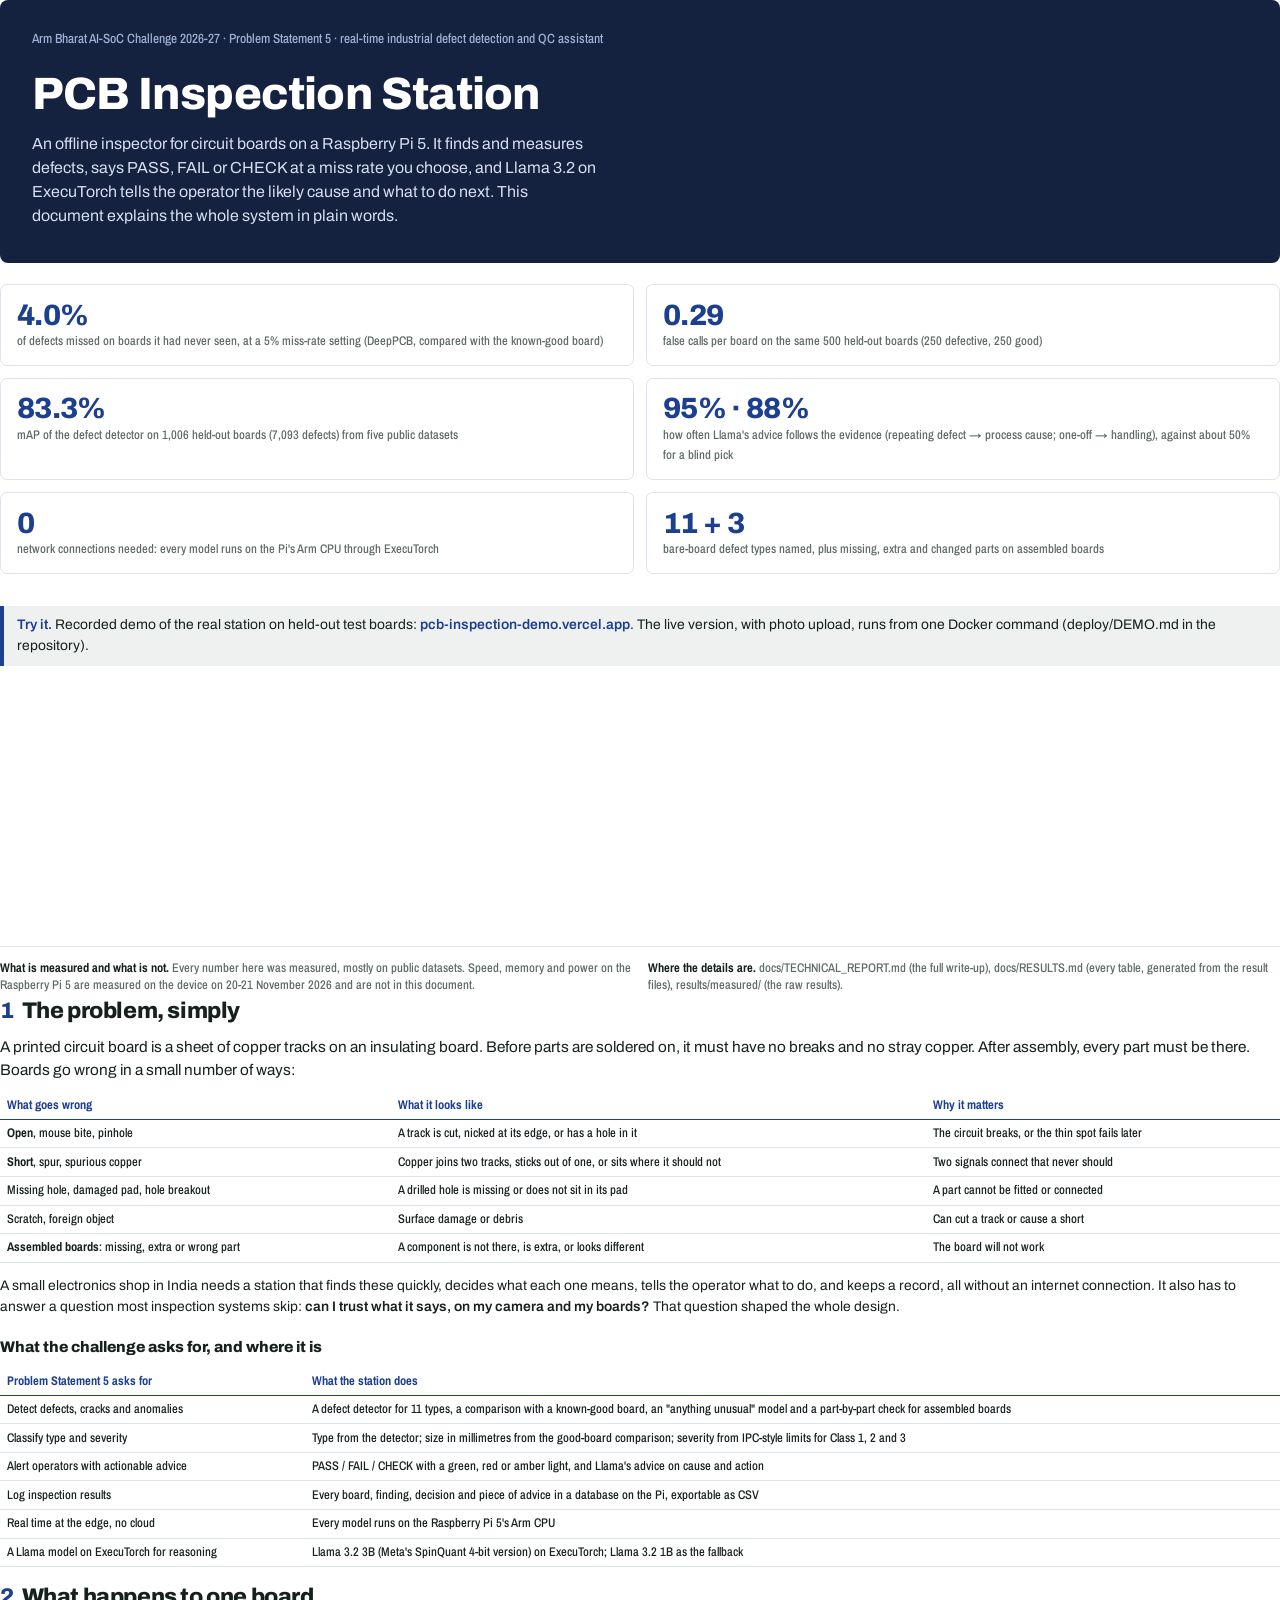
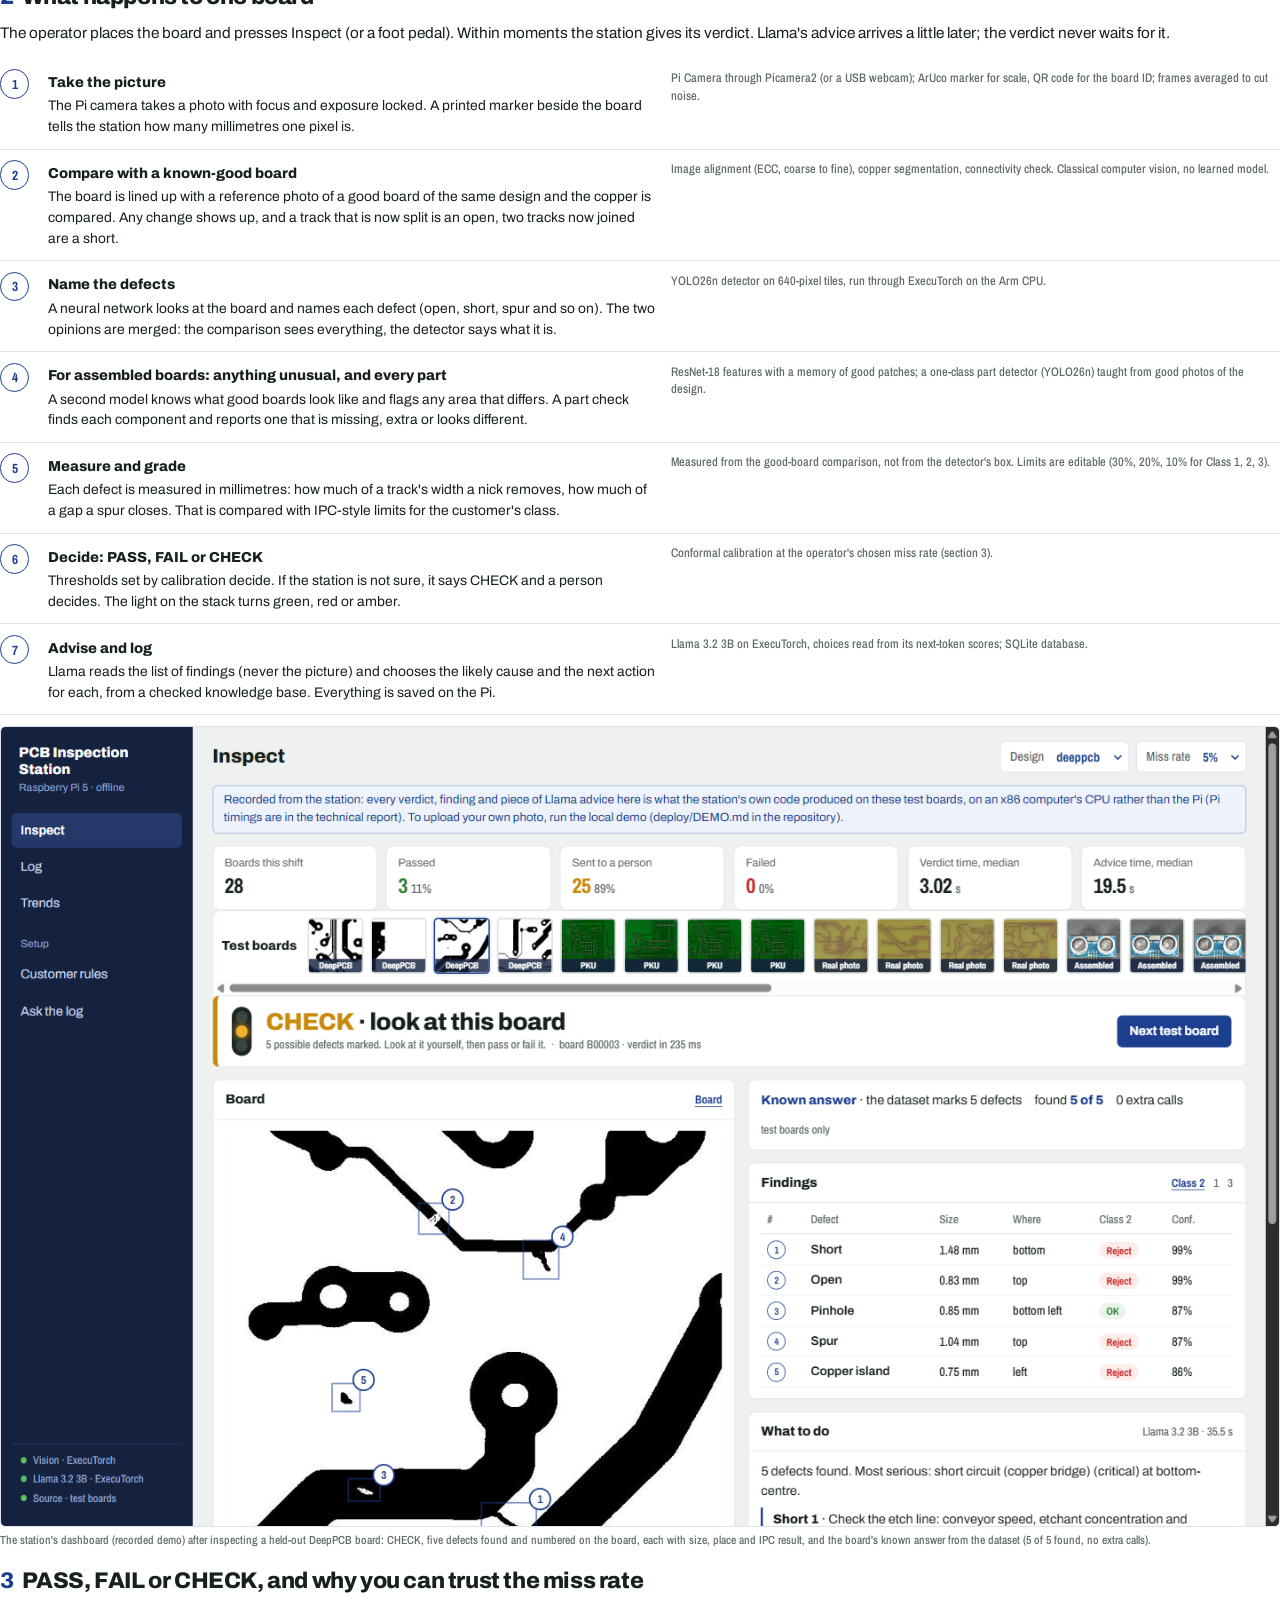
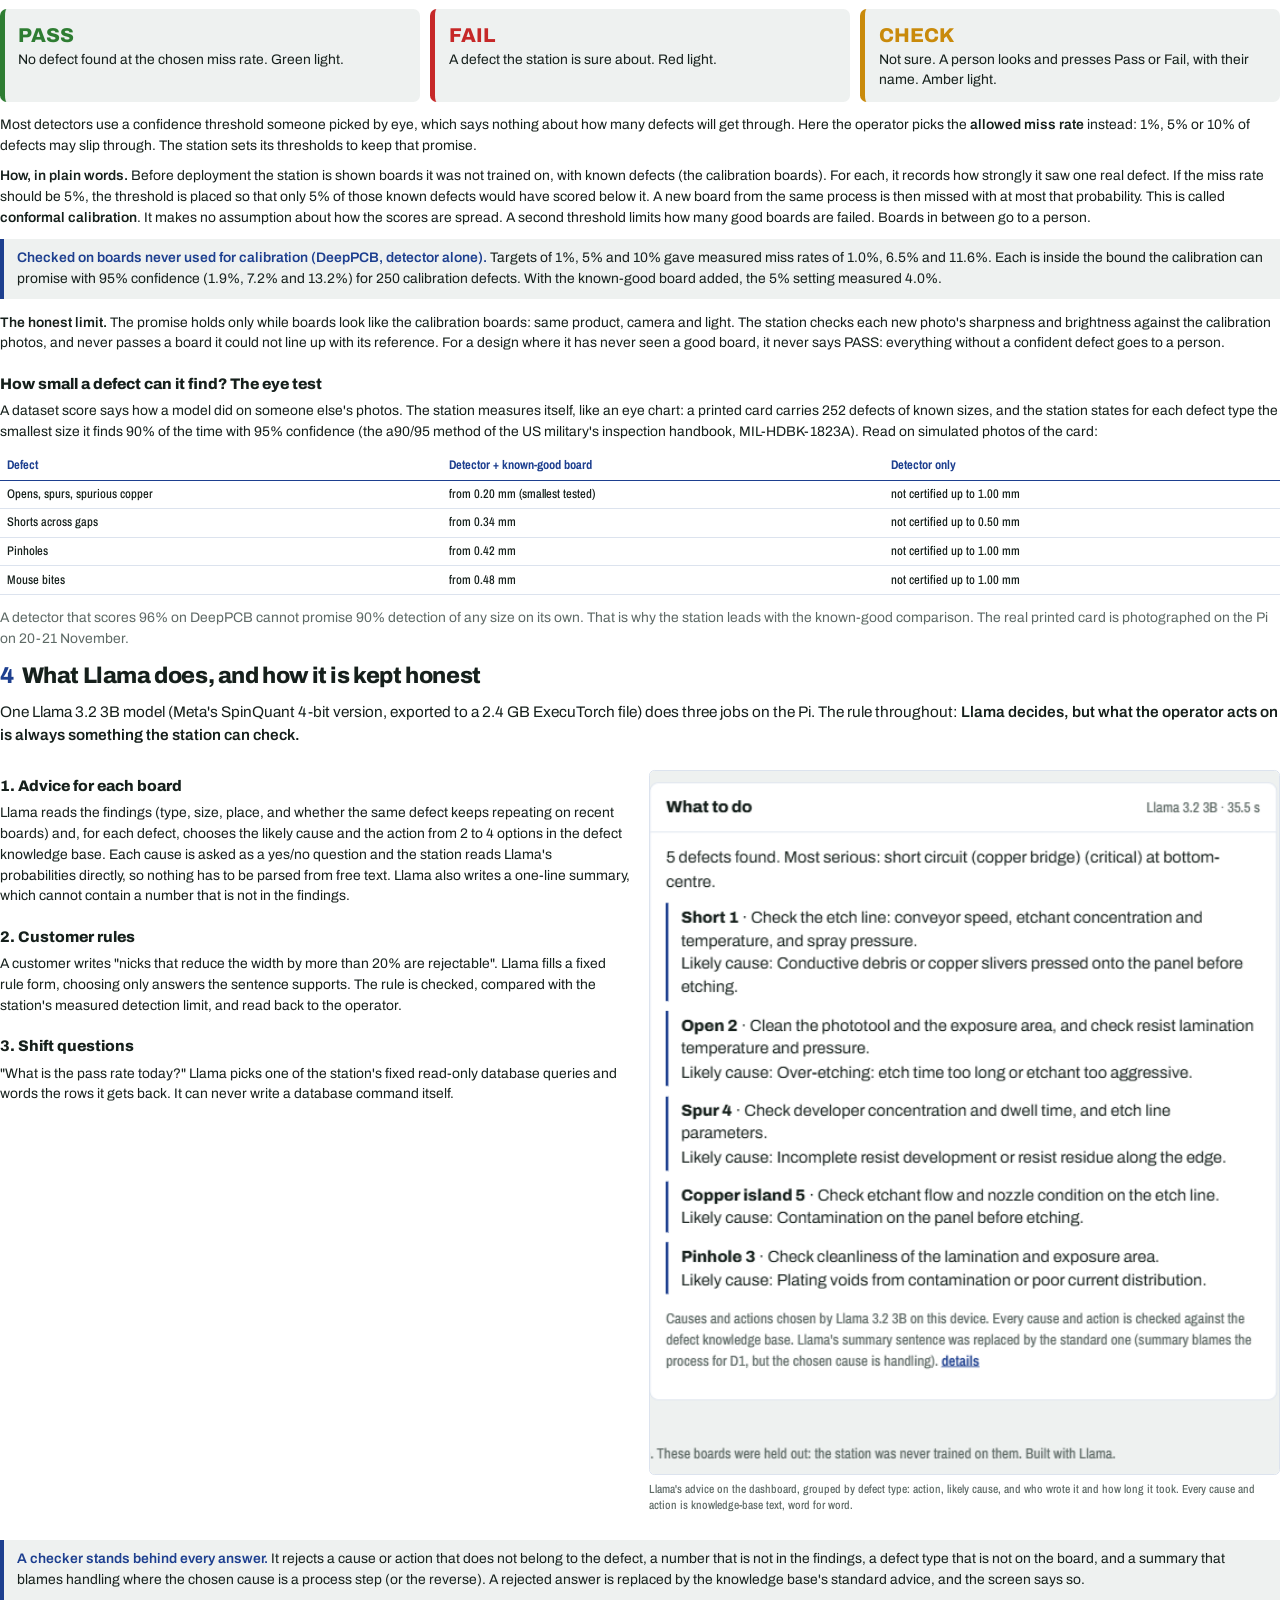
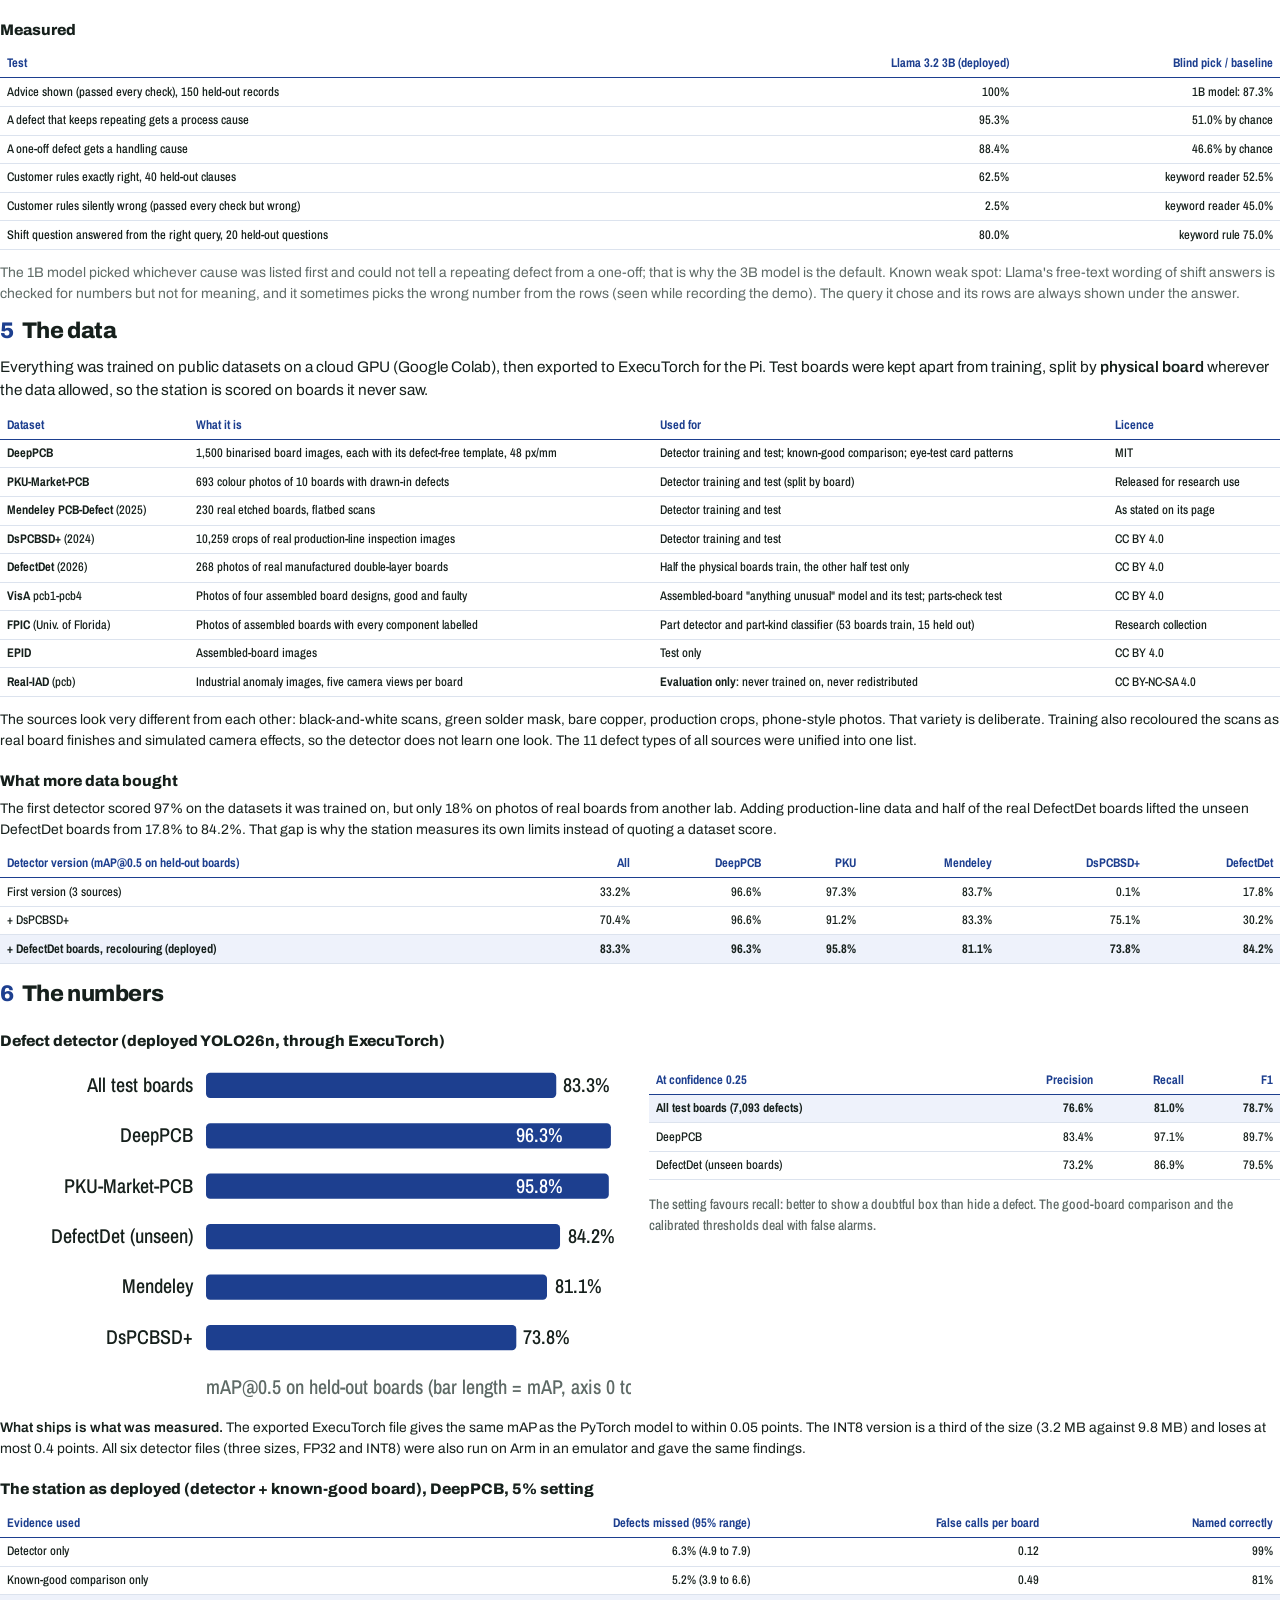
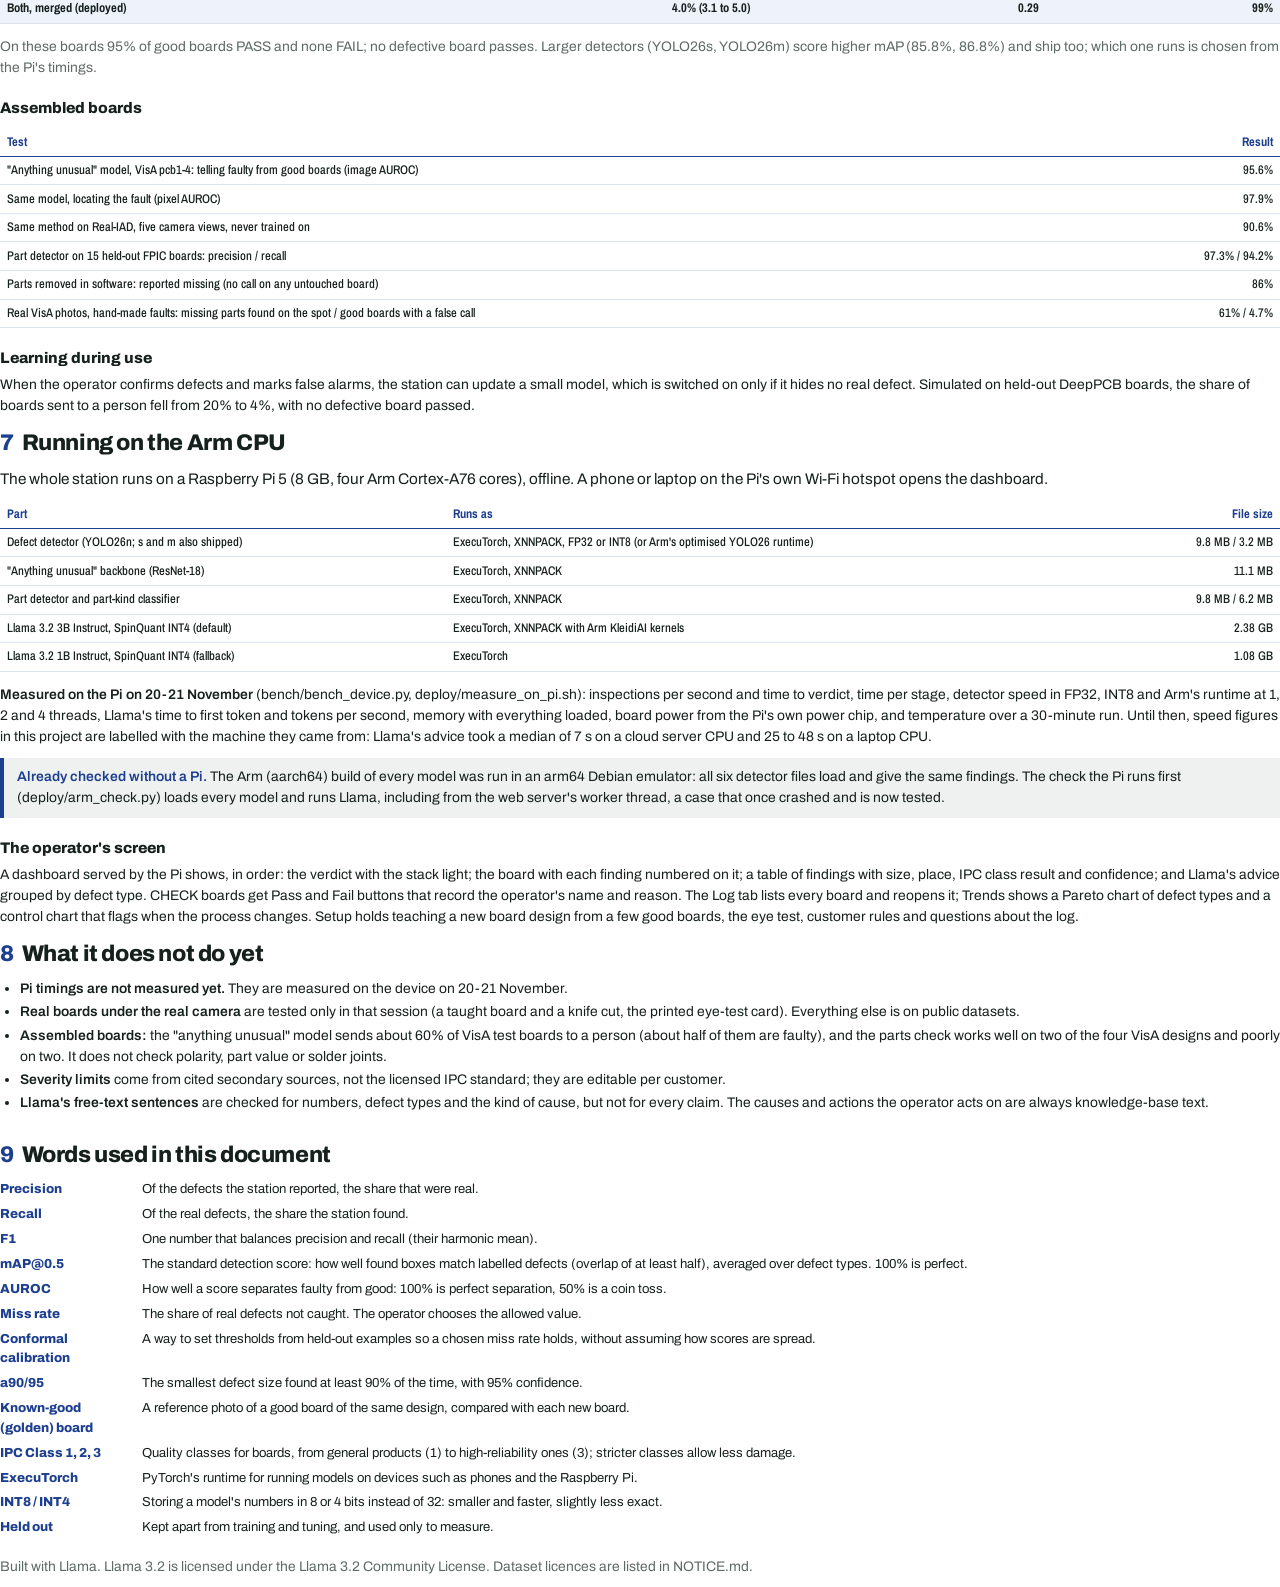
==== docs/overview/overview.html @ b437a01e "Overview PDF: the whole system in plain words (how a board is judged, PASS/FAIL/CHECK, Llama's three" ====
<!doctype html>
<html lang="en">
<head>
<meta charset="utf-8">
<title>PCB Inspection Station: overview</title>
<style>
@font-face { font-family: "Archivo"; font-weight: 400; src: url("../../pcbinspect/static/fonts/Archivo-400.woff2") format("woff2"); }
@font-face { font-family: "Archivo"; font-weight: 600; src: url("../../pcbinspect/static/fonts/Archivo-600.woff2") format("woff2"); }
@font-face { font-family: "Archivo"; font-weight: 800; src: url("../../pcbinspect/static/fonts/Archivo-800.woff2") format("woff2"); }
@font-face { font-family: "Archivo Narrow"; font-weight: 500; src: url("../../pcbinspect/static/fonts/ArchivoNarrow-500.woff2") format("woff2"); }
@font-face { font-family: "Archivo Narrow"; font-weight: 700; src: url("../../pcbinspect/static/fonts/ArchivoNarrow-700.woff2") format("woff2"); }
:root { --ink: #16201C; --soft: #5E6A66; --line: #DCE3EE; --blue: #1D3F8F; --blue2: #9DB0DA; --blue3: #EEF2FB;
  --bench: #EEF1F0; --navy: #14213F; --pass: #2E7D32; --check: #C98A0B; --fail: #C62828; }
@page { size: A4; margin: 16mm 16mm 18mm; @bottom-left { content: "PCB Inspection Station · overview"; font: 500 8.5pt "Archivo Narrow"; color: #5E6A66; }
  @bottom-right { content: counter(page); font: 700 8.5pt "Archivo Narrow"; color: #1D3F8F; } }
@page :first { @bottom-left { content: none; } @bottom-right { content: none; } }
* { box-sizing: border-box; }
body { margin: 0; font: 400 10.4pt/1.5 "Archivo", sans-serif; color: var(--ink); }
h1 { font-weight: 800; font-size: 30pt; line-height: 1.05; letter-spacing: -0.6pt; margin: 0 0 10pt; }
h2 { font-weight: 800; font-size: 17pt; letter-spacing: -0.3pt; margin: 0 0 6pt; color: var(--ink); }
h2 .n { color: var(--blue); margin-right: 6pt; }
h3 { font-weight: 800; font-size: 11.5pt; margin: 14pt 0 4pt; break-after: avoid; }
p { margin: 0 0 7pt; }
.lead { font-size: 11.5pt; color: var(--ink); }
.soft { color: var(--soft); }
.narrow { font-family: "Archivo Narrow", sans-serif; font-weight: 500; }
section { break-before: page; }
.keep { break-inside: avoid; }
ul, ol { margin: 0 0 8pt; padding-left: 15pt; }
li { margin: 2pt 0; }
b, strong { font-weight: 600; }
table { width: 100%; border-collapse: collapse; margin: 6pt 0 10pt; font: 500 9.4pt/1.35 "Archivo Narrow", sans-serif; break-inside: avoid; }
th { text-align: left; color: var(--blue); font-weight: 700; border-bottom: 1.3pt solid var(--blue); padding: 4pt 5pt; vertical-align: bottom; }
td { border-bottom: 0.6pt solid var(--line); padding: 4pt 5pt; vertical-align: top; }
td.num, th.num { text-align: right; font-variant-numeric: tabular-nums; }
tr.hl td { background: var(--blue3); font-weight: 700; }
.note { background: var(--bench); border-left: 3pt solid var(--blue); padding: 7pt 10pt; margin: 8pt 0 10pt; break-inside: avoid; }
.note b { color: var(--blue); }
.warn { background: #FDF4E0; border-left-color: var(--check); }
figure { margin: 8pt 0 12pt; break-inside: avoid; }
figure img { width: 100%; border: 0.6pt solid var(--line); border-radius: 4pt; display: block; }
figcaption { font: 500 8.8pt/1.4 "Archivo Narrow"; color: var(--soft); margin-top: 4pt; }
/* cover */
.cover { height: 263mm; display: flex; flex-direction: column; }
.cover .band { background: var(--navy); color: #fff; padding: 22pt 24pt 26pt; border-radius: 6pt; }
.cover .band .kicker { font: 500 10pt "Archivo Narrow"; color: #9FB0D6; margin-bottom: 18pt; }
.cover .band h1 { color: #fff; font-size: 34pt; }
.cover .band p { color: #D6DEEF; font-size: 12pt; max-width: 150mm; margin: 0; }
.figs { display: grid; grid-template-columns: repeat(2, 1fr); gap: 9pt; margin: 16pt 0; }
.fig { border: 0.8pt solid var(--line); border-radius: 5pt; padding: 10pt 12pt; }
.fig b { display: block; font-size: 22pt; font-weight: 800; letter-spacing: -0.5pt; color: var(--blue); line-height: 1.1; }
.fig span { font: 500 9.4pt/1.35 "Archivo Narrow"; color: var(--soft); }
.cover .foot { margin-top: auto; display: grid; grid-template-columns: 1fr 1fr; gap: 12pt; font: 500 9.4pt/1.4 "Archivo Narrow"; color: var(--soft); border-top: 1pt solid var(--line); padding-top: 9pt; }
.cover .foot b { color: var(--ink); font-weight: 700; }
/* flow */
.flow { display: grid; grid-template-columns: 1fr; gap: 0; margin: 10pt 0 6pt; }
.step { display: grid; grid-template-columns: 26pt 1fr 1fr; gap: 10pt; align-items: start; padding: 8pt 0; border-bottom: 0.6pt solid var(--line); break-inside: avoid; }
.step .k { width: 22pt; height: 22pt; border-radius: 50%; border: 1.4pt solid var(--blue); color: var(--blue); display: grid; place-items: center; font: 700 10pt "Archivo Narrow"; }
.step h4 { margin: 2pt 0 2pt; font-size: 10.8pt; font-weight: 800; }
.step .how { font: 500 9.3pt/1.4 "Archivo Narrow"; color: var(--soft); }
.verdicts { display: grid; grid-template-columns: repeat(3, 1fr); gap: 8pt; margin: 8pt 0 10pt; break-inside: avoid; }
.verdicts div { border-radius: 5pt; padding: 8pt 10pt; border-left: 4pt solid; background: var(--bench); }
.verdicts b { display: block; font-size: 15pt; font-weight: 800; }
.v-pass { border-color: var(--pass) !important; } .v-pass b { color: var(--pass); }
.v-check { border-color: var(--check) !important; } .v-check b { color: var(--check); }
.v-fail { border-color: var(--fail) !important; } .v-fail b { color: var(--fail); }
.two { display: grid; grid-template-columns: 1fr 1fr; gap: 14pt; }
.chart text { font-family: "Archivo Narrow", sans-serif; }
dl { margin: 0; display: grid; grid-template-columns: 34mm 1fr; gap: 4pt 10pt; font-size: 9.8pt; }
dt { font-weight: 700; color: var(--blue); }
dd { margin: 0; }
</style>
</head>
<body>

<!-- ================= cover ================= -->
<div class="cover">
  <div class="band">
    <div class="kicker">Arm Bharat AI-SoC Challenge 2026-27 · Problem Statement 5 · real-time industrial defect detection and QC assistant</div>
    <h1>PCB Inspection Station</h1>
    <p>An offline inspector for circuit boards on a Raspberry Pi 5. It finds and measures defects, says PASS, FAIL or CHECK at a miss rate you choose, and Llama 3.2 on ExecuTorch tells the operator the likely cause and what to do next. This document explains the whole system in plain words.</p>
  </div>

  <div class="figs">
    <div class="fig"><b>4.0%</b><span>of defects missed on boards it had never seen, at a 5% miss-rate setting (DeepPCB, compared with the known-good board)</span></div>
    <div class="fig"><b>0.29</b><span>false calls per board on the same 500 held-out boards (250 defective, 250 good)</span></div>
    <div class="fig"><b>83.3%</b><span>mAP of the defect detector on 1,006 held-out boards (7,093 defects) from five public datasets</span></div>
    <div class="fig"><b>95% · 88%</b><span>how often Llama's advice follows the evidence (repeating defect → process cause; one-off → handling), against about 50% for a blind pick</span></div>
    <div class="fig"><b>0</b><span>network connections needed: every model runs on the Pi's Arm CPU through ExecuTorch</span></div>
    <div class="fig"><b>11 + 3</b><span>bare-board defect types named, plus missing, extra and changed parts on assembled boards</span></div>
  </div>

  <div class="note"><b>Try it.</b> Recorded demo of the real station on held-out test boards: <b>pcb-inspection-demo.vercel.app</b>. The live version, with photo upload, runs from one Docker command (deploy/DEMO.md in the repository).</div>

  <div class="foot">
    <div><b>What is measured and what is not.</b> Every number here was measured, mostly on public datasets. Speed, memory and power on the Raspberry Pi 5 are measured on the device on 20-21 November 2026 and are not in this document.</div>
    <div><b>Where the details are.</b> docs/TECHNICAL_REPORT.md (the full write-up), docs/RESULTS.md (every table, generated from the result files), results/measured/ (the raw results).</div>
  </div>
</div>

<!-- ================= 1. problem ================= -->
<section>
  <h2><span class="n">1</span>The problem, simply</h2>
  <p class="lead">A printed circuit board is a sheet of copper tracks on an insulating board. Before parts are soldered on, it must have no breaks and no stray copper. After assembly, every part must be there. Boards go wrong in a small number of ways:</p>
  <table>
    <tr><th>What goes wrong</th><th>What it looks like</th><th>Why it matters</th></tr>
    <tr><td><b>Open</b>, mouse bite, pinhole</td><td>A track is cut, nicked at its edge, or has a hole in it</td><td>The circuit breaks, or the thin spot fails later</td></tr>
    <tr><td><b>Short</b>, spur, spurious copper</td><td>Copper joins two tracks, sticks out of one, or sits where it should not</td><td>Two signals connect that never should</td></tr>
    <tr><td>Missing hole, damaged pad, hole breakout</td><td>A drilled hole is missing or does not sit in its pad</td><td>A part cannot be fitted or connected</td></tr>
    <tr><td>Scratch, foreign object</td><td>Surface damage or debris</td><td>Can cut a track or cause a short</td></tr>
    <tr><td><b>Assembled boards</b>: missing, extra or wrong part</td><td>A component is not there, is extra, or looks different</td><td>The board will not work</td></tr>
  </table>
  <p>A small electronics shop in India needs a station that finds these quickly, decides what each one means, tells the operator what to do, and keeps a record, all without an internet connection. It also has to answer a question most inspection systems skip: <b>can I trust what it says, on my camera and my boards?</b> That question shaped the whole design.</p>

  <h3>What the challenge asks for, and where it is</h3>
  <table>
    <tr><th>Problem Statement 5 asks for</th><th>What the station does</th></tr>
    <tr><td>Detect defects, cracks and anomalies</td><td>A defect detector for 11 types, a comparison with a known-good board, an "anything unusual" model and a part-by-part check for assembled boards</td></tr>
    <tr><td>Classify type and severity</td><td>Type from the detector; size in millimetres from the good-board comparison; severity from IPC-style limits for Class 1, 2 and 3</td></tr>
    <tr><td>Alert operators with actionable advice</td><td>PASS / FAIL / CHECK with a green, red or amber light, and Llama's advice on cause and action</td></tr>
    <tr><td>Log inspection results</td><td>Every board, finding, decision and piece of advice in a database on the Pi, exportable as CSV</td></tr>
    <tr><td>Real time at the edge, no cloud</td><td>Every model runs on the Raspberry Pi 5's Arm CPU</td></tr>
    <tr><td>A Llama model on ExecuTorch for reasoning</td><td>Llama 3.2 3B (Meta's SpinQuant 4-bit version) on ExecuTorch; Llama 3.2 1B as the fallback</td></tr>
  </table>
</section>

<!-- ================= 2. one board ================= -->
<section>
  <h2><span class="n">2</span>What happens to one board</h2>
  <p class="lead">The operator places the board and presses Inspect (or a foot pedal). Within moments the station gives its verdict. Llama's advice arrives a little later; the verdict never waits for it.</p>
  <div class="flow">
    <div class="step"><span class="k">1</span><div><h4>Take the picture</h4>The Pi camera takes a photo with focus and exposure locked. A printed marker beside the board tells the station how many millimetres one pixel is.</div><div class="how">Pi Camera through Picamera2 (or a USB webcam); ArUco marker for scale, QR code for the board ID; frames averaged to cut noise.</div></div>
    <div class="step"><span class="k">2</span><div><h4>Compare with a known-good board</h4>The board is lined up with a reference photo of a good board of the same design and the copper is compared. Any change shows up, and a track that is now split is an open, two tracks now joined are a short.</div><div class="how">Image alignment (ECC, coarse to fine), copper segmentation, connectivity check. Classical computer vision, no learned model.</div></div>
    <div class="step"><span class="k">3</span><div><h4>Name the defects</h4>A neural network looks at the board and names each defect (open, short, spur and so on). The two opinions are merged: the comparison sees everything, the detector says what it is.</div><div class="how">YOLO26n detector on 640-pixel tiles, run through ExecuTorch on the Arm CPU.</div></div>
    <div class="step"><span class="k">4</span><div><h4>For assembled boards: anything unusual, and every part</h4>A second model knows what good boards look like and flags any area that differs. A part check finds each component and reports one that is missing, extra or looks different.</div><div class="how">ResNet-18 features with a memory of good patches; a one-class part detector (YOLO26n) taught from good photos of the design.</div></div>
    <div class="step"><span class="k">5</span><div><h4>Measure and grade</h4>Each defect is measured in millimetres: how much of a track's width a nick removes, how much of a gap a spur closes. That is compared with IPC-style limits for the customer's class.</div><div class="how">Measured from the good-board comparison, not from the detector's box. Limits are editable (30%, 20%, 10% for Class 1, 2, 3).</div></div>
    <div class="step"><span class="k">6</span><div><h4>Decide: PASS, FAIL or CHECK</h4>Thresholds set by calibration decide. If the station is not sure, it says CHECK and a person decides. The light on the stack turns green, red or amber.</div><div class="how">Conformal calibration at the operator's chosen miss rate (section 3).</div></div>
    <div class="step"><span class="k">7</span><div><h4>Advise and log</h4>Llama reads the list of findings (never the picture) and chooses the likely cause and the next action for each, from a checked knowledge base. Everything is saved on the Pi.</div><div class="how">Llama 3.2 3B on ExecuTorch, choices read from its next-token scores; SQLite database.</div></div>
  </div>
  <figure><img src="shot_inspect.png" alt="The station's dashboard after inspecting a test board"><figcaption>The station's dashboard (recorded demo) after inspecting a held-out DeepPCB board: CHECK, five defects found and numbered on the board, each with size, place and IPC result, and the board's known answer from the dataset (5 of 5 found, no extra calls).</figcaption></figure>
</section>

<!-- ================= 3. pass fail check ================= -->
<section>
  <h2><span class="n">3</span>PASS, FAIL or CHECK, and why you can trust the miss rate</h2>
  <div class="verdicts">
    <div class="v-pass"><b>PASS</b>No defect found at the chosen miss rate. Green light.</div>
    <div class="v-fail"><b>FAIL</b>A defect the station is sure about. Red light.</div>
    <div class="v-check"><b>CHECK</b>Not sure. A person looks and presses Pass or Fail, with their name. Amber light.</div>
  </div>
  <p>Most detectors use a confidence threshold someone picked by eye, which says nothing about how many defects will get through. Here the operator picks the <b>allowed miss rate</b> instead: 1%, 5% or 10% of defects may slip through. The station sets its thresholds to keep that promise.</p>
  <p><b>How, in plain words.</b> Before deployment the station is shown boards it was not trained on, with known defects (the calibration boards). For each, it records how strongly it saw one real defect. If the miss rate should be 5%, the threshold is placed so that only 5% of those known defects would have scored below it. A new board from the same process is then missed with at most that probability. This is called <b>conformal calibration</b>. It makes no assumption about how the scores are spread. A second threshold limits how many good boards are failed. Boards in between go to a person.</p>
  <div class="note"><b>Checked on boards never used for calibration (DeepPCB, detector alone).</b> Targets of 1%, 5% and 10% gave measured miss rates of 1.0%, 6.5% and 11.6%. Each is inside the bound the calibration can promise with 95% confidence (1.9%, 7.2% and 13.2%) for 250 calibration defects. With the known-good board added, the 5% setting measured 4.0%.</div>
  <p><b>The honest limit.</b> The promise holds only while boards look like the calibration boards: same product, camera and light. The station checks each new photo's sharpness and brightness against the calibration photos, and never passes a board it could not line up with its reference. For a design where it has never seen a good board, it never says PASS: everything without a confident defect goes to a person.</p>

  <h3>How small a defect can it find? The eye test</h3>
  <p>A dataset score says how a model did on someone else's photos. The station measures itself, like an eye chart: a printed card carries 252 defects of known sizes, and the station states for each defect type the smallest size it finds 90% of the time with 95% confidence (the a90/95 method of the US military's inspection handbook, MIL-HDBK-1823A). Read on simulated photos of the card:</p>
  <table>
    <tr><th>Defect</th><th>Detector + known-good board</th><th>Detector only</th></tr>
    <tr><td>Opens, spurs, spurious copper</td><td>from 0.20 mm (smallest tested)</td><td>not certified up to 1.00 mm</td></tr>
    <tr><td>Shorts across gaps</td><td>from 0.34 mm</td><td>not certified up to 0.50 mm</td></tr>
    <tr><td>Pinholes</td><td>from 0.42 mm</td><td>not certified up to 1.00 mm</td></tr>
    <tr><td>Mouse bites</td><td>from 0.48 mm</td><td>not certified up to 1.00 mm</td></tr>
  </table>
  <p class="soft">A detector that scores 96% on DeepPCB cannot promise 90% detection of any size on its own. That is why the station leads with the known-good comparison. The real printed card is photographed on the Pi on 20-21 November.</p>
</section>

<!-- ================= 4. llama ================= -->
<section>
  <h2><span class="n">4</span>What Llama does, and how it is kept honest</h2>
  <p class="lead">One Llama 3.2 3B model (Meta's SpinQuant 4-bit version, exported to a 2.4 GB ExecuTorch file) does three jobs on the Pi. The rule throughout: <b>Llama decides, but what the operator acts on is always something the station can check.</b></p>
  <div class="two">
    <div>
      <h3>1. Advice for each board</h3>
      <p>Llama reads the findings (type, size, place, and whether the same defect keeps repeating on recent boards) and, for each defect, chooses the likely cause and the action from 2 to 4 options in the defect knowledge base. Each cause is asked as a yes/no question and the station reads Llama's probabilities directly, so nothing has to be parsed from free text. Llama also writes a one-line summary, which cannot contain a number that is not in the findings.</p>
      <h3>2. Customer rules</h3>
      <p>A customer writes "nicks that reduce the width by more than 20% are rejectable". Llama fills a fixed rule form, choosing only answers the sentence supports. The rule is checked, compared with the station's measured detection limit, and read back to the operator.</p>
      <h3>3. Shift questions</h3>
      <p>"What is the pass rate today?" Llama picks one of the station's fixed read-only database queries and words the rows it gets back. It can never write a database command itself.</p>
    </div>
    <figure style="margin-top:10pt"><img src="shot_advice_card.png" alt="Llama's advice on the dashboard"><figcaption>Llama's advice on the dashboard, grouped by defect type: action, likely cause, and who wrote it and how long it took. Every cause and action is knowledge-base text, word for word.</figcaption></figure>
  </div>
  <div class="note"><b>A checker stands behind every answer.</b> It rejects a cause or action that does not belong to the defect, a number that is not in the findings, a defect type that is not on the board, and a summary that blames handling where the chosen cause is a process step (or the reverse). A rejected answer is replaced by the knowledge base's standard advice, and the screen says so.</div>
  <h3>Measured</h3>
  <table>
    <tr><th>Test</th><th class="num">Llama 3.2 3B (deployed)</th><th class="num">Blind pick / baseline</th></tr>
    <tr><td>Advice shown (passed every check), 150 held-out records</td><td class="num">100%</td><td class="num">1B model: 87.3%</td></tr>
    <tr><td>A defect that keeps repeating gets a process cause</td><td class="num">95.3%</td><td class="num">51.0% by chance</td></tr>
    <tr><td>A one-off defect gets a handling cause</td><td class="num">88.4%</td><td class="num">46.6% by chance</td></tr>
    <tr><td>Customer rules exactly right, 40 held-out clauses</td><td class="num">62.5%</td><td class="num">keyword reader 52.5%</td></tr>
    <tr><td>Customer rules silently wrong (passed every check but wrong)</td><td class="num">2.5%</td><td class="num">keyword reader 45.0%</td></tr>
    <tr><td>Shift question answered from the right query, 20 held-out questions</td><td class="num">80.0%</td><td class="num">keyword rule 75.0%</td></tr>
  </table>
  <p class="soft">The 1B model picked whichever cause was listed first and could not tell a repeating defect from a one-off; that is why the 3B model is the default. Known weak spot: Llama's free-text wording of shift answers is checked for numbers but not for meaning, and it sometimes picks the wrong number from the rows (seen while recording the demo). The query it chose and its rows are always shown under the answer.</p>
</section>

<!-- ================= 5. data ================= -->
<section>
  <h2><span class="n">5</span>The data</h2>
  <p class="lead">Everything was trained on public datasets on a cloud GPU (Google Colab), then exported to ExecuTorch for the Pi. Test boards were kept apart from training, split by <b>physical board</b> wherever the data allowed, so the station is scored on boards it never saw.</p>
  <table>
    <tr><th>Dataset</th><th>What it is</th><th>Used for</th><th>Licence</th></tr>
    <tr><td><b>DeepPCB</b></td><td>1,500 binarised board images, each with its defect-free template, 48 px/mm</td><td>Detector training and test; known-good comparison; eye-test card patterns</td><td>MIT</td></tr>
    <tr><td><b>PKU-Market-PCB</b></td><td>693 colour photos of 10 boards with drawn-in defects</td><td>Detector training and test (split by board)</td><td>Released for research use</td></tr>
    <tr><td><b>Mendeley PCB-Defect</b> (2025)</td><td>230 real etched boards, flatbed scans</td><td>Detector training and test</td><td>As stated on its page</td></tr>
    <tr><td><b>DsPCBSD+</b> (2024)</td><td>10,259 crops of real production-line inspection images</td><td>Detector training and test</td><td>CC BY 4.0</td></tr>
    <tr><td><b>DefectDet</b> (2026)</td><td>268 photos of real manufactured double-layer boards</td><td>Half the physical boards train, the other half test only</td><td>CC BY 4.0</td></tr>
    <tr><td><b>VisA</b> pcb1-pcb4</td><td>Photos of four assembled board designs, good and faulty</td><td>Assembled-board "anything unusual" model and its test; parts-check test</td><td>CC BY 4.0</td></tr>
    <tr><td><b>FPIC</b> (Univ. of Florida)</td><td>Photos of assembled boards with every component labelled</td><td>Part detector and part-kind classifier (53 boards train, 15 held out)</td><td>Research collection</td></tr>
    <tr><td><b>EPID</b></td><td>Assembled-board images</td><td>Test only</td><td>CC BY 4.0</td></tr>
    <tr><td><b>Real-IAD</b> (pcb)</td><td>Industrial anomaly images, five camera views per board</td><td><b>Evaluation only</b>: never trained on, never redistributed</td><td>CC BY-NC-SA 4.0</td></tr>
  </table>
  <p>The sources look very different from each other: black-and-white scans, green solder mask, bare copper, production crops, phone-style photos. That variety is deliberate. Training also recoloured the scans as real board finishes and simulated camera effects, so the detector does not learn one look. The 11 defect types of all sources were unified into one list.</p>
  <h3>What more data bought</h3>
  <p>The first detector scored 97% on the datasets it was trained on, but only 18% on photos of real boards from another lab. Adding production-line data and half of the real DefectDet boards lifted the unseen DefectDet boards from 17.8% to 84.2%. That gap is why the station measures its own limits instead of quoting a dataset score.</p>
  <table>
    <tr><th>Detector version (mAP@0.5 on held-out boards)</th><th class="num">All</th><th class="num">DeepPCB</th><th class="num">PKU</th><th class="num">Mendeley</th><th class="num">DsPCBSD+</th><th class="num">DefectDet</th></tr>
    <tr><td>First version (3 sources)</td><td class="num">33.2%</td><td class="num">96.6%</td><td class="num">97.3%</td><td class="num">83.7%</td><td class="num">0.1%</td><td class="num">17.8%</td></tr>
    <tr><td>+ DsPCBSD+</td><td class="num">70.4%</td><td class="num">96.6%</td><td class="num">91.2%</td><td class="num">83.3%</td><td class="num">75.1%</td><td class="num">30.2%</td></tr>
    <tr class="hl"><td>+ DefectDet boards, recolouring (deployed)</td><td class="num">83.3%</td><td class="num">96.3%</td><td class="num">95.8%</td><td class="num">81.1%</td><td class="num">73.8%</td><td class="num">84.2%</td></tr>
  </table>
</section>

<!-- ================= 6. results ================= -->
<section>
  <h2><span class="n">6</span>The numbers</h2>
  <h3>Defect detector (deployed YOLO26n, through ExecuTorch)</h3>
  <div class="two">
    <div>
      <svg class="chart" viewBox="0 0 300 168" width="100%" role="img" aria-label="mAP by test set">
        <g font-size="9.5" fill="#16201C">
          <text x="92" y="16" text-anchor="end">All test boards</text><rect x="98" y="7" width="166.6" height="12" rx="2" fill="#1D3F8F"/><text x="268" y="16">83.3%</text>
          <text x="92" y="40" text-anchor="end">DeepPCB</text><rect x="98" y="31" width="192.6" height="12" rx="2" fill="#1D3F8F"/><text x="268" y="40" fill="#fff" text-anchor="end">96.3%</text>
          <text x="92" y="64" text-anchor="end">PKU-Market-PCB</text><rect x="98" y="55" width="191.6" height="12" rx="2" fill="#1D3F8F"/><text x="268" y="64" fill="#fff" text-anchor="end">95.8%</text>
          <text x="92" y="88" text-anchor="end">DefectDet (unseen)</text><rect x="98" y="79" width="168.4" height="12" rx="2" fill="#1D3F8F"/><text x="270" y="88">84.2%</text>
          <text x="92" y="112" text-anchor="end">Mendeley</text><rect x="98" y="103" width="162.2" height="12" rx="2" fill="#1D3F8F"/><text x="264" y="112">81.1%</text>
          <text x="92" y="136" text-anchor="end">DsPCBSD+</text><rect x="98" y="127" width="147.6" height="12" rx="2" fill="#1D3F8F"/><text x="249" y="136">73.8%</text>
          <text x="98" y="160" fill="#5E6A66">mAP@0.5 on held-out boards (bar length = mAP, axis 0 to 100%)</text>
        </g>
      </svg>
    </div>
    <div>
      <table>
        <tr><th>At confidence 0.25</th><th class="num">Precision</th><th class="num">Recall</th><th class="num">F1</th></tr>
        <tr class="hl"><td>All test boards (7,093 defects)</td><td class="num">76.6%</td><td class="num">81.0%</td><td class="num">78.7%</td></tr>
        <tr><td>DeepPCB</td><td class="num">83.4%</td><td class="num">97.1%</td><td class="num">89.7%</td></tr>
        <tr><td>DefectDet (unseen boards)</td><td class="num">73.2%</td><td class="num">86.9%</td><td class="num">79.5%</td></tr>
      </table>
      <p class="soft narrow">The setting favours recall: better to show a doubtful box than hide a defect. The good-board comparison and the calibrated thresholds deal with false alarms.</p>
    </div>
  </div>
  <p><b>What ships is what was measured.</b> The exported ExecuTorch file gives the same mAP as the PyTorch model to within 0.05 points. The INT8 version is a third of the size (3.2 MB against 9.8 MB) and loses at most 0.4 points. All six detector files (three sizes, FP32 and INT8) were also run on Arm in an emulator and gave the same findings.</p>

  <h3>The station as deployed (detector + known-good board), DeepPCB, 5% setting</h3>
  <table>
    <tr><th>Evidence used</th><th class="num">Defects missed (95% range)</th><th class="num">False calls per board</th><th class="num">Named correctly</th></tr>
    <tr><td>Detector only</td><td class="num">6.3% (4.9 to 7.9)</td><td class="num">0.12</td><td class="num">99%</td></tr>
    <tr><td>Known-good comparison only</td><td class="num">5.2% (3.9 to 6.6)</td><td class="num">0.49</td><td class="num">81%</td></tr>
    <tr class="hl"><td>Both, merged (deployed)</td><td class="num">4.0% (3.1 to 5.0)</td><td class="num">0.29</td><td class="num">99%</td></tr>
  </table>
  <p class="soft">On these boards 95% of good boards PASS and none FAIL; no defective board passes. Larger detectors (YOLO26s, YOLO26m) score higher mAP (85.8%, 86.8%) and ship too; which one runs is chosen from the Pi's timings.</p>

  <h3>Assembled boards</h3>
  <table>
    <tr><th>Test</th><th class="num">Result</th></tr>
    <tr><td>"Anything unusual" model, VisA pcb1-4: telling faulty from good boards (image AUROC)</td><td class="num">95.6%</td></tr>
    <tr><td>Same model, locating the fault (pixel AUROC)</td><td class="num">97.9%</td></tr>
    <tr><td>Same method on Real-IAD, five camera views, never trained on</td><td class="num">90.6%</td></tr>
    <tr><td>Part detector on 15 held-out FPIC boards: precision / recall</td><td class="num">97.3% / 94.2%</td></tr>
    <tr><td>Parts removed in software: reported missing (no call on any untouched board)</td><td class="num">86%</td></tr>
    <tr><td>Real VisA photos, hand-made faults: missing parts found on the spot / good boards with a false call</td><td class="num">61% / 4.7%</td></tr>
  </table>
  <h3>Learning during use</h3>
  <p>When the operator confirms defects and marks false alarms, the station can update a small model, which is switched on only if it hides no real defect. Simulated on held-out DeepPCB boards, the share of boards sent to a person fell from 20% to 4%, with no defective board passed.</p>
</section>

<!-- ================= 7. pi ================= -->
<section>
  <h2><span class="n">7</span>Running on the Arm CPU</h2>
  <p class="lead">The whole station runs on a Raspberry Pi 5 (8 GB, four Arm Cortex-A76 cores), offline. A phone or laptop on the Pi's own Wi-Fi hotspot opens the dashboard.</p>
  <table>
    <tr><th>Part</th><th>Runs as</th><th class="num">File size</th></tr>
    <tr><td>Defect detector (YOLO26n; s and m also shipped)</td><td>ExecuTorch, XNNPACK, FP32 or INT8 (or Arm's optimised YOLO26 runtime)</td><td class="num">9.8 MB / 3.2 MB</td></tr>
    <tr><td>"Anything unusual" backbone (ResNet-18)</td><td>ExecuTorch, XNNPACK</td><td class="num">11.1 MB</td></tr>
    <tr><td>Part detector and part-kind classifier</td><td>ExecuTorch, XNNPACK</td><td class="num">9.8 MB / 6.2 MB</td></tr>
    <tr><td>Llama 3.2 3B Instruct, SpinQuant INT4 (default)</td><td>ExecuTorch, XNNPACK with Arm KleidiAI kernels</td><td class="num">2.38 GB</td></tr>
    <tr><td>Llama 3.2 1B Instruct, SpinQuant INT4 (fallback)</td><td>ExecuTorch</td><td class="num">1.08 GB</td></tr>
  </table>
  <p><b>Measured on the Pi on 20-21 November</b> (bench/bench_device.py, deploy/measure_on_pi.sh): inspections per second and time to verdict, time per stage, detector speed in FP32, INT8 and Arm's runtime at 1, 2 and 4 threads, Llama's time to first token and tokens per second, memory with everything loaded, board power from the Pi's own power chip, and temperature over a 30-minute run. Until then, speed figures in this project are labelled with the machine they came from: Llama's advice took a median of 7 s on a cloud server CPU and 25 to 48 s on a laptop CPU.</p>
  <div class="note"><b>Already checked without a Pi.</b> The Arm (aarch64) build of every model was run in an arm64 Debian emulator: all six detector files load and give the same findings. The check the Pi runs first (deploy/arm_check.py) loads every model and runs Llama, including from the web server's worker thread, a case that once crashed and is now tested.</div>

  <h3>The operator's screen</h3>
  <p>A dashboard served by the Pi shows, in order: the verdict with the stack light; the board with each finding numbered on it; a table of findings with size, place, IPC class result and confidence; and Llama's advice grouped by defect type. CHECK boards get Pass and Fail buttons that record the operator's name and reason. The Log tab lists every board and reopens it; Trends shows a Pareto chart of defect types and a control chart that flags when the process changes. Setup holds teaching a new board design from a few good boards, the eye test, customer rules and questions about the log.</p>
</section>

<!-- ================= 8. limits + glossary ================= -->
<section>
  <h2><span class="n">8</span>What it does not do yet</h2>
  <ul>
    <li><b>Pi timings are not measured yet.</b> They are measured on the device on 20-21 November.</li>
    <li><b>Real boards under the real camera</b> are tested only in that session (a taught board and a knife cut, the printed eye-test card). Everything else is on public datasets.</li>
    <li><b>Assembled boards:</b> the "anything unusual" model sends about 60% of VisA test boards to a person (about half of them are faulty), and the parts check works well on two of the four VisA designs and poorly on two. It does not check polarity, part value or solder joints.</li>
    <li><b>Severity limits</b> come from cited secondary sources, not the licensed IPC standard; they are editable per customer.</li>
    <li><b>Llama's free-text sentences</b> are checked for numbers, defect types and the kind of cause, but not for every claim. The causes and actions the operator acts on are always knowledge-base text.</li>
  </ul>

  <h2 style="margin-top:18pt"><span class="n">9</span>Words used in this document</h2>
  <dl>
    <dt>Precision</dt><dd>Of the defects the station reported, the share that were real.</dd>
    <dt>Recall</dt><dd>Of the real defects, the share the station found.</dd>
    <dt>F1</dt><dd>One number that balances precision and recall (their harmonic mean).</dd>
    <dt>mAP@0.5</dt><dd>The standard detection score: how well found boxes match labelled defects (overlap of at least half), averaged over defect types. 100% is perfect.</dd>
    <dt>AUROC</dt><dd>How well a score separates faulty from good: 100% is perfect separation, 50% is a coin toss.</dd>
    <dt>Miss rate</dt><dd>The share of real defects not caught. The operator chooses the allowed value.</dd>
    <dt>Conformal calibration</dt><dd>A way to set thresholds from held-out examples so a chosen miss rate holds, without assuming how scores are spread.</dd>
    <dt>a90/95</dt><dd>The smallest defect size found at least 90% of the time, with 95% confidence.</dd>
    <dt>Known-good (golden) board</dt><dd>A reference photo of a good board of the same design, compared with each new board.</dd>
    <dt>IPC Class 1, 2, 3</dt><dd>Quality classes for boards, from general products (1) to high-reliability ones (3); stricter classes allow less damage.</dd>
    <dt>ExecuTorch</dt><dd>PyTorch's runtime for running models on devices such as phones and the Raspberry Pi.</dd>
    <dt>INT8 / INT4</dt><dd>Storing a model's numbers in 8 or 4 bits instead of 32: smaller and faster, slightly less exact.</dd>
    <dt>Held out</dt><dd>Kept apart from training and tuning, and used only to measure.</dd>
  </dl>
  <p class="soft" style="margin-top:14pt">Built with Llama. Llama 3.2 is licensed under the Llama 3.2 Community License. Dataset licences are listed in NOTICE.md.</p>
</section>

</body>
</html>
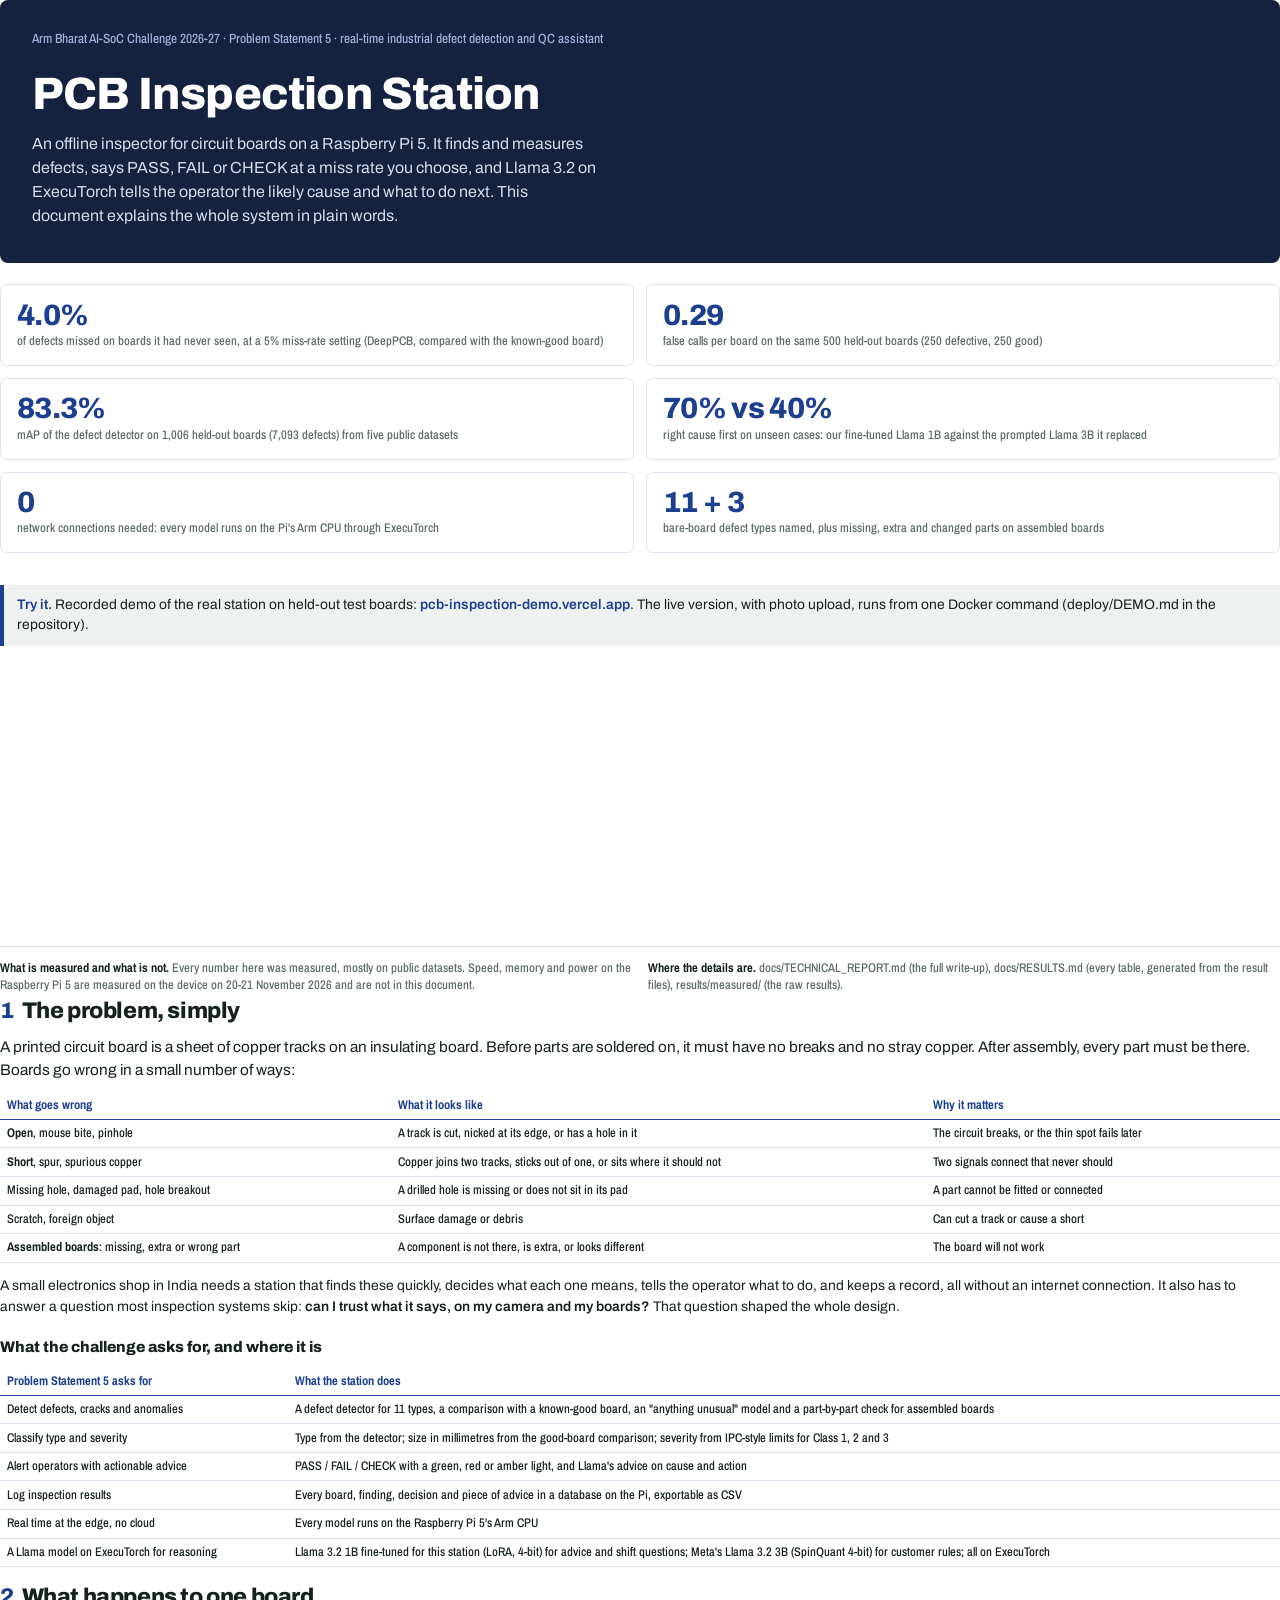
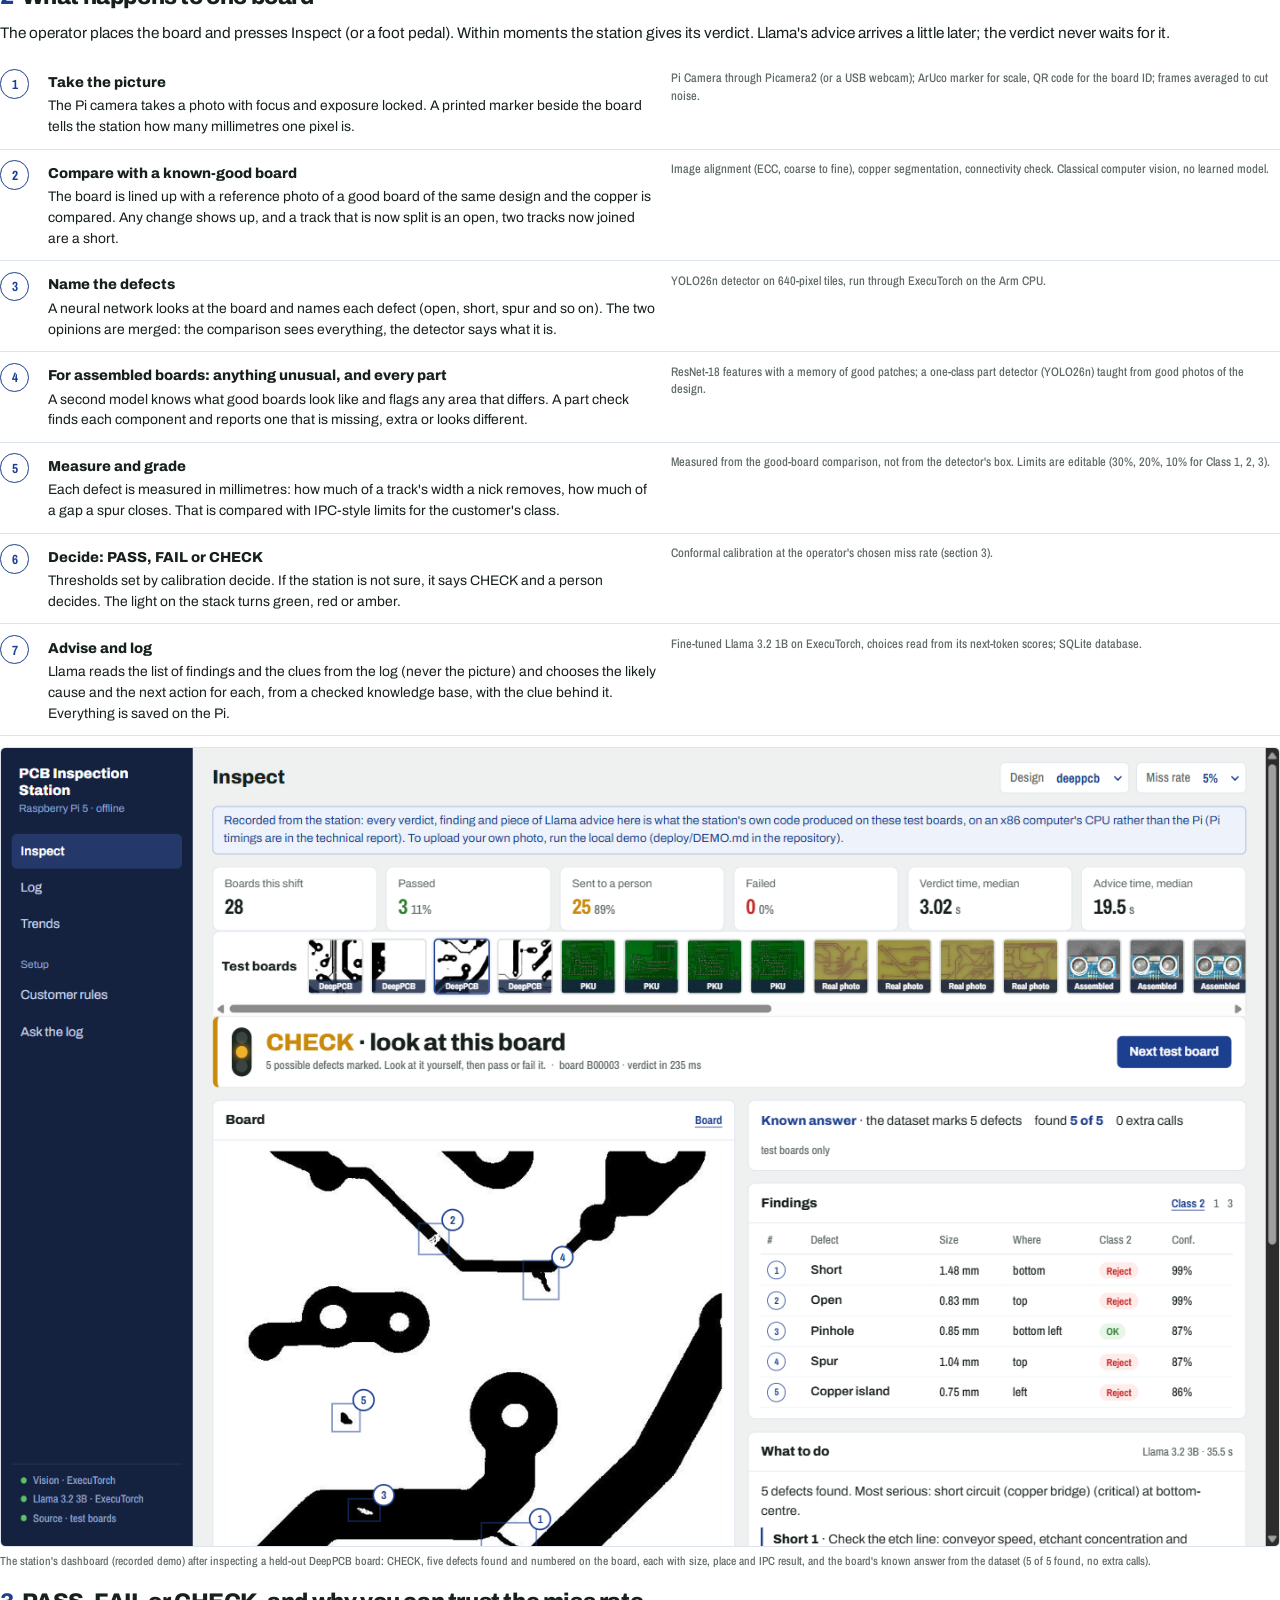
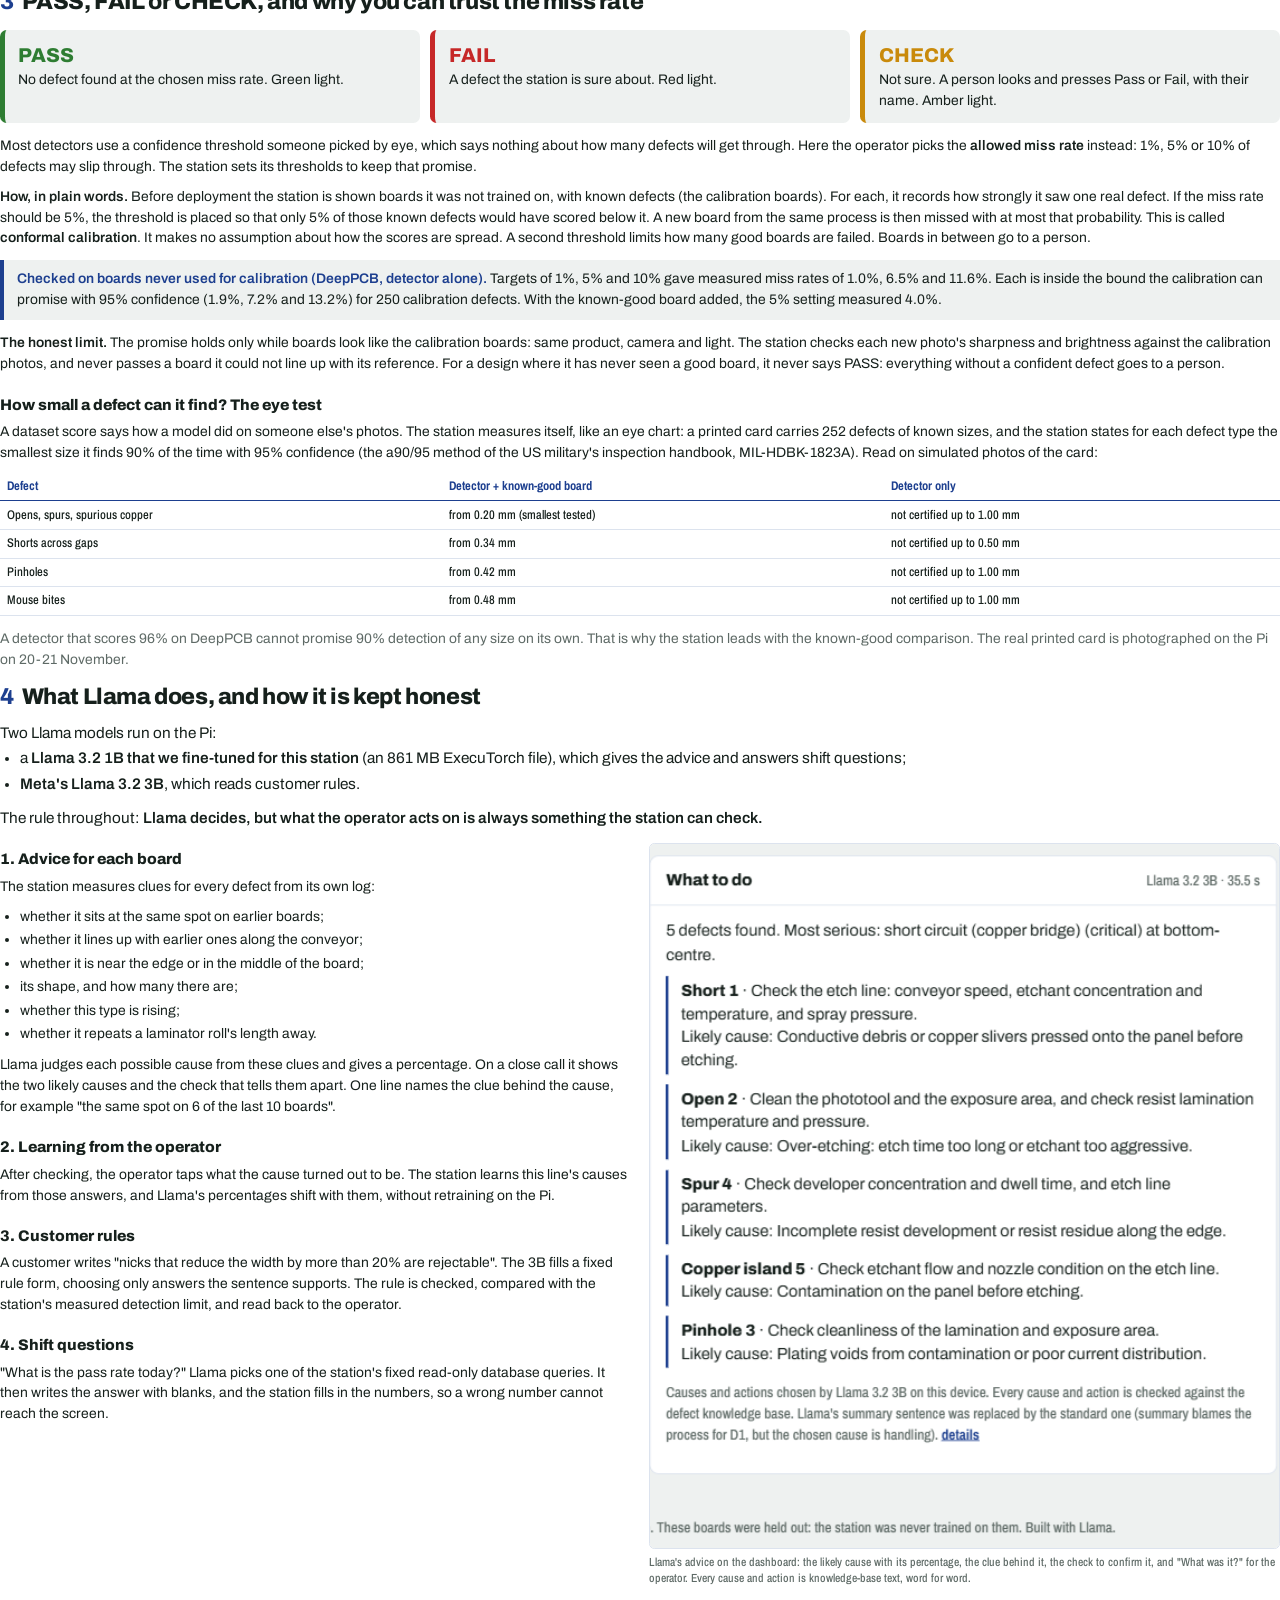
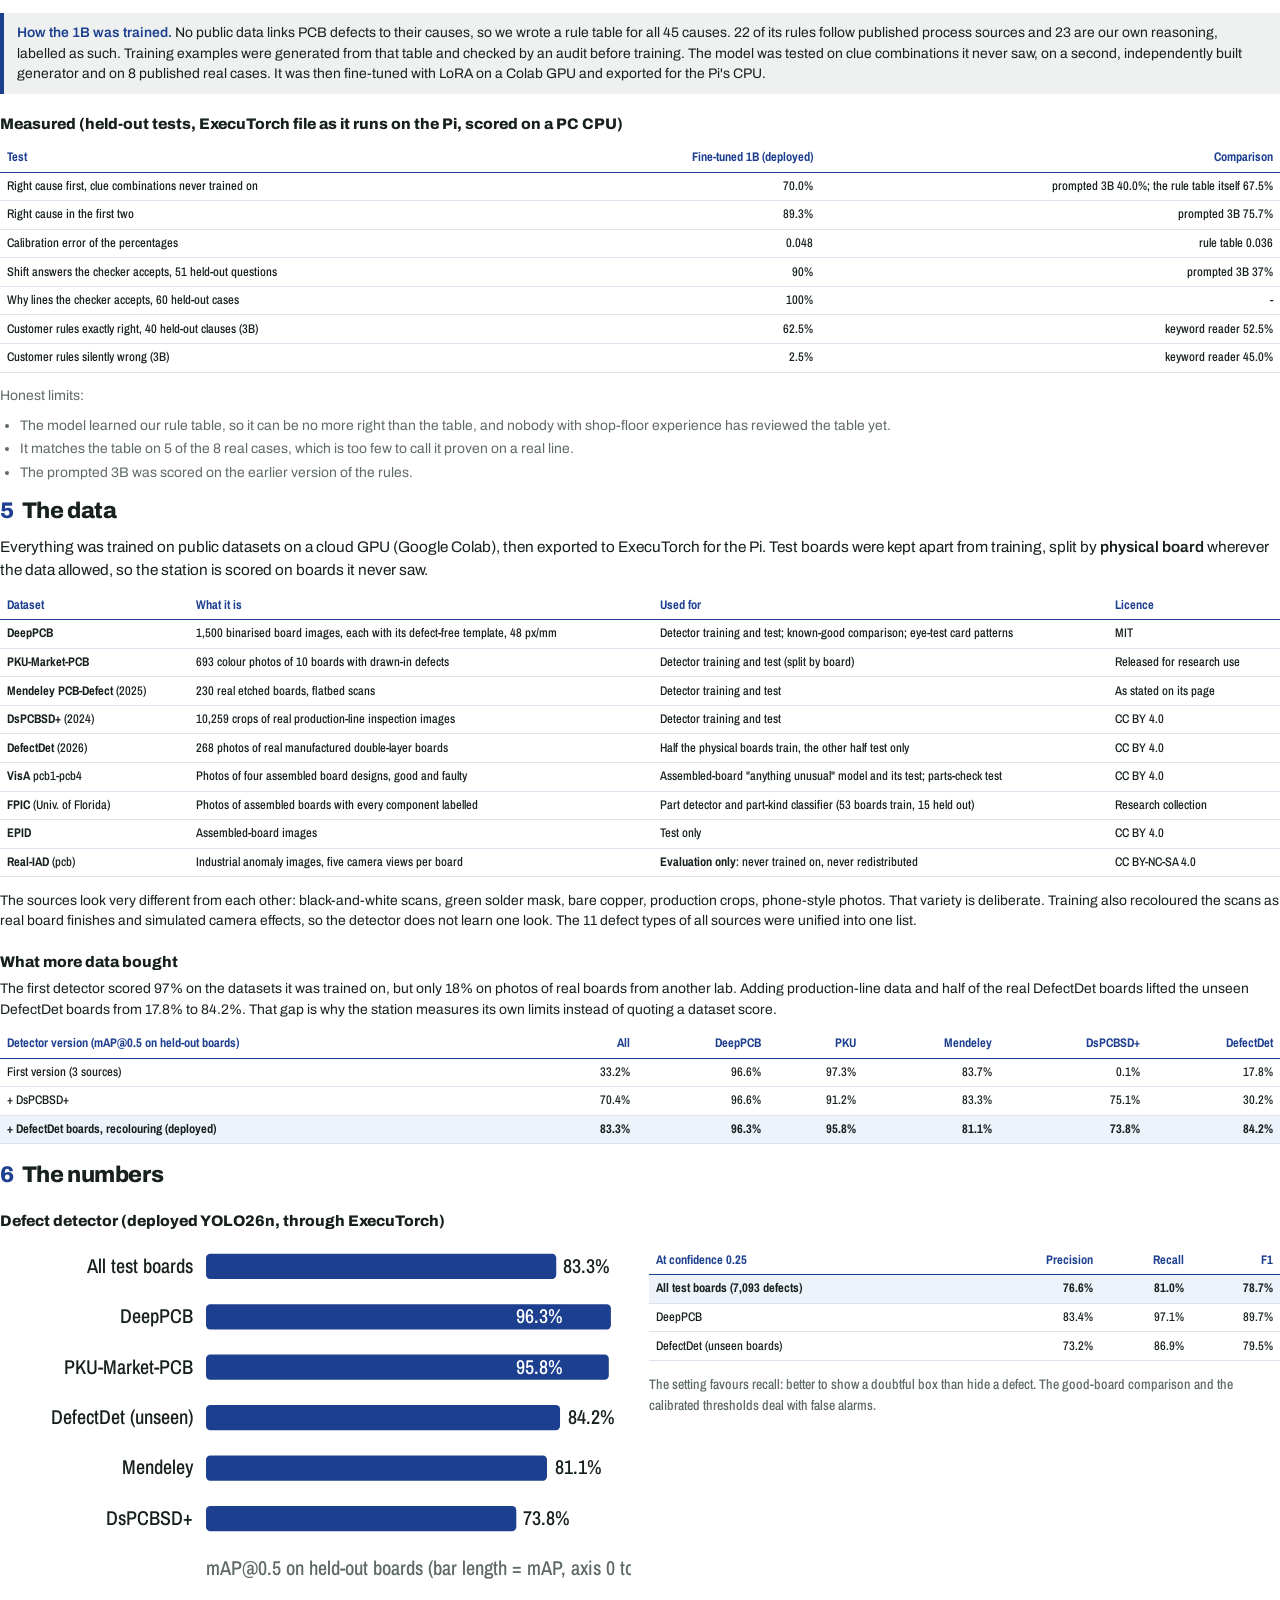
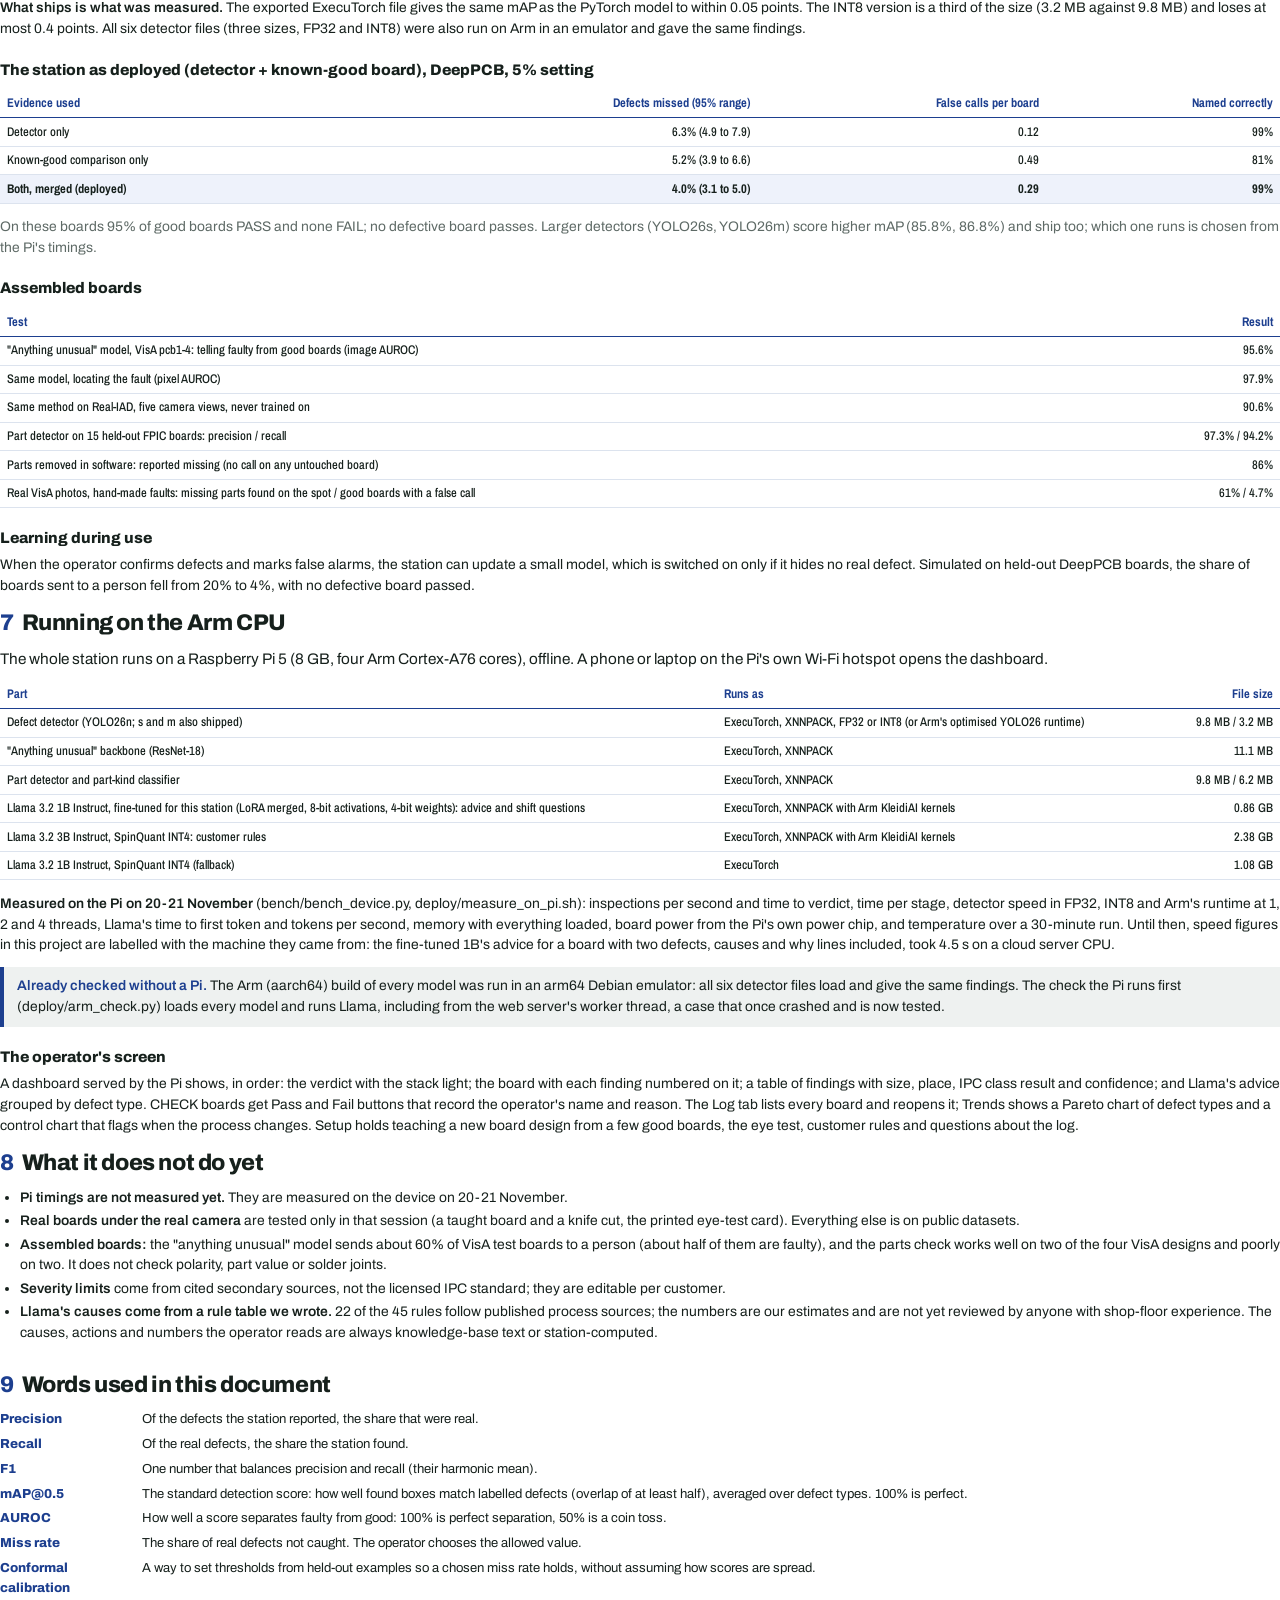
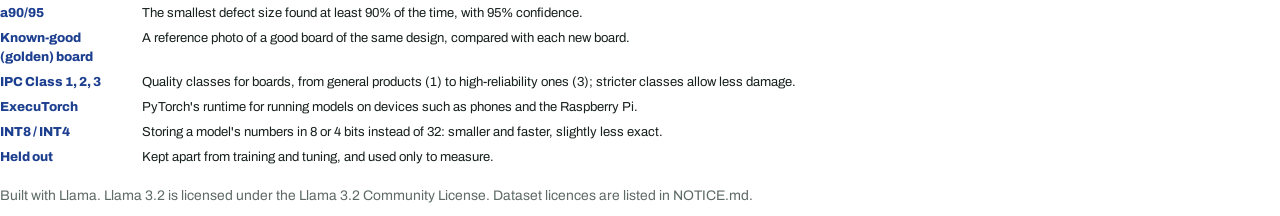
==== commit 9d3939bb: "Overview: section 4 for the fine-tuned advisor, clues, why line and learning from operators; model t" ====
--- a/docs/overview/overview.html
+++ b/docs/overview/overview.html
@@ -85,7 +85,7 @@
     <div class="fig"><b>4.0%</b><span>of defects missed on boards it had never seen, at a 5% miss-rate setting (DeepPCB, compared with the known-good board)</span></div>
     <div class="fig"><b>0.29</b><span>false calls per board on the same 500 held-out boards (250 defective, 250 good)</span></div>
     <div class="fig"><b>83.3%</b><span>mAP of the defect detector on 1,006 held-out boards (7,093 defects) from five public datasets</span></div>
-    <div class="fig"><b>95% · 88%</b><span>how often Llama's advice follows the evidence (repeating defect → process cause; one-off → handling), against about 50% for a blind pick</span></div>
+    <div class="fig"><b>70% vs 40%</b><span>right cause first on unseen cases: our fine-tuned Llama 1B against the prompted Llama 3B it replaced</span></div>
     <div class="fig"><b>0</b><span>network connections needed: every model runs on the Pi's Arm CPU through ExecuTorch</span></div>
     <div class="fig"><b>11 + 3</b><span>bare-board defect types named, plus missing, extra and changed parts on assembled boards</span></div>
   </div>
@@ -120,7 +120,7 @@
     <tr><td>Alert operators with actionable advice</td><td>PASS / FAIL / CHECK with a green, red or amber light, and Llama's advice on cause and action</td></tr>
     <tr><td>Log inspection results</td><td>Every board, finding, decision and piece of advice in a database on the Pi, exportable as CSV</td></tr>
     <tr><td>Real time at the edge, no cloud</td><td>Every model runs on the Raspberry Pi 5's Arm CPU</td></tr>
-    <tr><td>A Llama model on ExecuTorch for reasoning</td><td>Llama 3.2 3B (Meta's SpinQuant 4-bit version) on ExecuTorch; Llama 3.2 1B as the fallback</td></tr>
+    <tr><td>A Llama model on ExecuTorch for reasoning</td><td>Llama 3.2 1B fine-tuned for this station (LoRA, 4-bit) for advice and shift questions; Meta's Llama 3.2 3B (SpinQuant 4-bit) for customer rules; all on ExecuTorch</td></tr>
   </table>
 </section>
 
@@ -135,7 +135,7 @@
     <div class="step"><span class="k">4</span><div><h4>For assembled boards: anything unusual, and every part</h4>A second model knows what good boards look like and flags any area that differs. A part check finds each component and reports one that is missing, extra or looks different.</div><div class="how">ResNet-18 features with a memory of good patches; a one-class part detector (YOLO26n) taught from good photos of the design.</div></div>
     <div class="step"><span class="k">5</span><div><h4>Measure and grade</h4>Each defect is measured in millimetres: how much of a track's width a nick removes, how much of a gap a spur closes. That is compared with IPC-style limits for the customer's class.</div><div class="how">Measured from the good-board comparison, not from the detector's box. Limits are editable (30%, 20%, 10% for Class 1, 2, 3).</div></div>
     <div class="step"><span class="k">6</span><div><h4>Decide: PASS, FAIL or CHECK</h4>Thresholds set by calibration decide. If the station is not sure, it says CHECK and a person decides. The light on the stack turns green, red or amber.</div><div class="how">Conformal calibration at the operator's chosen miss rate (section 3).</div></div>
-    <div class="step"><span class="k">7</span><div><h4>Advise and log</h4>Llama reads the list of findings (never the picture) and chooses the likely cause and the next action for each, from a checked knowledge base. Everything is saved on the Pi.</div><div class="how">Llama 3.2 3B on ExecuTorch, choices read from its next-token scores; SQLite database.</div></div>
+    <div class="step"><span class="k">7</span><div><h4>Advise and log</h4>Llama reads the list of findings and the clues from the log (never the picture) and chooses the likely cause and the next action for each, from a checked knowledge base, with the clue behind it. Everything is saved on the Pi.</div><div class="how">Fine-tuned Llama 3.2 1B on ExecuTorch, choices read from its next-token scores; SQLite database.</div></div>
   </div>
   <figure><img src="shot_inspect.png" alt="The station's dashboard after inspecting a test board"><figcaption>The station's dashboard (recorded demo) after inspecting a held-out DeepPCB board: CHECK, five defects found and numbered on the board, each with size, place and IPC result, and the board's known answer from the dataset (5 of 5 found, no extra calls).</figcaption></figure>
 </section>
@@ -168,30 +168,52 @@
 <!-- ================= 4. llama ================= -->
 <section>
   <h2><span class="n">4</span>What Llama does, and how it is kept honest</h2>
-  <p class="lead">One Llama 3.2 3B model (Meta's SpinQuant 4-bit version, exported to a 2.4 GB ExecuTorch file) does three jobs on the Pi. The rule throughout: <b>Llama decides, but what the operator acts on is always something the station can check.</b></p>
+  <div class="lead">Two Llama models run on the Pi:
+    <ul>
+      <li>a <b>Llama 3.2 1B that we fine-tuned for this station</b> (an 861 MB ExecuTorch file), which gives the advice and answers shift questions;</li>
+      <li><b>Meta's Llama 3.2 3B</b>, which reads customer rules.</li>
+    </ul>
+    The rule throughout: <b>Llama decides, but what the operator acts on is always something the station can check.</b></div>
   <div class="two">
     <div>
       <h3>1. Advice for each board</h3>
-      <p>Llama reads the findings (type, size, place, and whether the same defect keeps repeating on recent boards) and, for each defect, chooses the likely cause and the action from 2 to 4 options in the defect knowledge base. Each cause is asked as a yes/no question and the station reads Llama's probabilities directly, so nothing has to be parsed from free text. Llama also writes a one-line summary, which cannot contain a number that is not in the findings.</p>
-      <h3>2. Customer rules</h3>
-      <p>A customer writes "nicks that reduce the width by more than 20% are rejectable". Llama fills a fixed rule form, choosing only answers the sentence supports. The rule is checked, compared with the station's measured detection limit, and read back to the operator.</p>
-      <h3>3. Shift questions</h3>
-      <p>"What is the pass rate today?" Llama picks one of the station's fixed read-only database queries and words the rows it gets back. It can never write a database command itself.</p>
+      <p>The station measures clues for every defect from its own log:</p>
+      <ul>
+        <li>whether it sits at the same spot on earlier boards;</li>
+        <li>whether it lines up with earlier ones along the conveyor;</li>
+        <li>whether it is near the edge or in the middle of the board;</li>
+        <li>its shape, and how many there are;</li>
+        <li>whether this type is rising;</li>
+        <li>whether it repeats a laminator roll's length away.</li>
+      </ul>
+      <p>Llama judges each possible cause from these clues and gives a percentage. On a close call it shows the two likely causes and the check that tells them apart. One line names the clue behind the cause, for example "the same spot on 6 of the last 10 boards".</p>
+      <h3>2. Learning from the operator</h3>
+      <p>After checking, the operator taps what the cause turned out to be. The station learns this line's causes from those answers, and Llama's percentages shift with them, without retraining on the Pi.</p>
+      <h3>3. Customer rules</h3>
+      <p>A customer writes "nicks that reduce the width by more than 20% are rejectable". The 3B fills a fixed rule form, choosing only answers the sentence supports. The rule is checked, compared with the station's measured detection limit, and read back to the operator.</p>
+      <h3>4. Shift questions</h3>
+      <p>"What is the pass rate today?" Llama picks one of the station's fixed read-only database queries. It then writes the answer with blanks, and the station fills in the numbers, so a wrong number cannot reach the screen.</p>
     </div>
-    <figure style="margin-top:10pt"><img src="shot_advice_card.png" alt="Llama's advice on the dashboard"><figcaption>Llama's advice on the dashboard, grouped by defect type: action, likely cause, and who wrote it and how long it took. Every cause and action is knowledge-base text, word for word.</figcaption></figure>
-  </div>
-  <div class="note"><b>A checker stands behind every answer.</b> It rejects a cause or action that does not belong to the defect, a number that is not in the findings, a defect type that is not on the board, and a summary that blames handling where the chosen cause is a process step (or the reverse). A rejected answer is replaced by the knowledge base's standard advice, and the screen says so.</div>
-  <h3>Measured</h3>
-  <table>
-    <tr><th>Test</th><th class="num">Llama 3.2 3B (deployed)</th><th class="num">Blind pick / baseline</th></tr>
-    <tr><td>Advice shown (passed every check), 150 held-out records</td><td class="num">100%</td><td class="num">1B model: 87.3%</td></tr>
-    <tr><td>A defect that keeps repeating gets a process cause</td><td class="num">95.3%</td><td class="num">51.0% by chance</td></tr>
-    <tr><td>A one-off defect gets a handling cause</td><td class="num">88.4%</td><td class="num">46.6% by chance</td></tr>
-    <tr><td>Customer rules exactly right, 40 held-out clauses</td><td class="num">62.5%</td><td class="num">keyword reader 52.5%</td></tr>
-    <tr><td>Customer rules silently wrong (passed every check but wrong)</td><td class="num">2.5%</td><td class="num">keyword reader 45.0%</td></tr>
-    <tr><td>Shift question answered from the right query, 20 held-out questions</td><td class="num">80.0%</td><td class="num">keyword rule 75.0%</td></tr>
-  </table>
-  <p class="soft">The 1B model picked whichever cause was listed first and could not tell a repeating defect from a one-off; that is why the 3B model is the default. Known weak spot: Llama's free-text wording of shift answers is checked for numbers but not for meaning, and it sometimes picks the wrong number from the rows (seen while recording the demo). The query it chose and its rows are always shown under the answer.</p>
+    <figure style="margin-top:10pt"><img src="shot_advice_card.png" alt="Llama's advice on the dashboard"><figcaption>Llama's advice on the dashboard: the likely cause with its percentage, the clue behind it, the check to confirm it, and "What was it?" for the operator. Every cause and action is knowledge-base text, word for word.</figcaption></figure>
+  </div>
+  <div class="note"><b>How the 1B was trained.</b> No public data links PCB defects to their causes, so we wrote a rule table for all 45 causes. 22 of its rules follow published process sources and 23 are our own reasoning, labelled as such. Training examples were generated from that table and checked by an audit before training. The model was tested on clue combinations it never saw, on a second, independently built generator and on 8 published real cases. It was then fine-tuned with LoRA on a Colab GPU and exported for the Pi's CPU.</div>
+  <h3>Measured (held-out tests, ExecuTorch file as it runs on the Pi, scored on a PC CPU)</h3>
+  <table>
+    <tr><th>Test</th><th class="num">Fine-tuned 1B (deployed)</th><th class="num">Comparison</th></tr>
+    <tr><td>Right cause first, clue combinations never trained on</td><td class="num">70.0%</td><td class="num">prompted 3B 40.0%; the rule table itself 67.5%</td></tr>
+    <tr><td>Right cause in the first two</td><td class="num">89.3%</td><td class="num">prompted 3B 75.7%</td></tr>
+    <tr><td>Calibration error of the percentages</td><td class="num">0.048</td><td class="num">rule table 0.036</td></tr>
+    <tr><td>Shift answers the checker accepts, 51 held-out questions</td><td class="num">90%</td><td class="num">prompted 3B 37%</td></tr>
+    <tr><td>Why lines the checker accepts, 60 held-out cases</td><td class="num">100%</td><td class="num">-</td></tr>
+    <tr><td>Customer rules exactly right, 40 held-out clauses (3B)</td><td class="num">62.5%</td><td class="num">keyword reader 52.5%</td></tr>
+    <tr><td>Customer rules silently wrong (3B)</td><td class="num">2.5%</td><td class="num">keyword reader 45.0%</td></tr>
+  </table>
+  <p class="soft">Honest limits:</p>
+  <ul class="soft">
+    <li>The model learned our rule table, so it can be no more right than the table, and nobody with shop-floor experience has reviewed the table yet.</li>
+    <li>It matches the table on 5 of the 8 real cases, which is too few to call it proven on a real line.</li>
+    <li>The prompted 3B was scored on the earlier version of the rules.</li>
+  </ul>
 </section>
 
 <!-- ================= 5. data ================= -->
@@ -283,10 +305,11 @@
     <tr><td>Defect detector (YOLO26n; s and m also shipped)</td><td>ExecuTorch, XNNPACK, FP32 or INT8 (or Arm's optimised YOLO26 runtime)</td><td class="num">9.8 MB / 3.2 MB</td></tr>
     <tr><td>"Anything unusual" backbone (ResNet-18)</td><td>ExecuTorch, XNNPACK</td><td class="num">11.1 MB</td></tr>
     <tr><td>Part detector and part-kind classifier</td><td>ExecuTorch, XNNPACK</td><td class="num">9.8 MB / 6.2 MB</td></tr>
-    <tr><td>Llama 3.2 3B Instruct, SpinQuant INT4 (default)</td><td>ExecuTorch, XNNPACK with Arm KleidiAI kernels</td><td class="num">2.38 GB</td></tr>
+    <tr><td>Llama 3.2 1B Instruct, fine-tuned for this station (LoRA merged, 8-bit activations, 4-bit weights): advice and shift questions</td><td>ExecuTorch, XNNPACK with Arm KleidiAI kernels</td><td class="num">0.86 GB</td></tr>
+    <tr><td>Llama 3.2 3B Instruct, SpinQuant INT4: customer rules</td><td>ExecuTorch, XNNPACK with Arm KleidiAI kernels</td><td class="num">2.38 GB</td></tr>
     <tr><td>Llama 3.2 1B Instruct, SpinQuant INT4 (fallback)</td><td>ExecuTorch</td><td class="num">1.08 GB</td></tr>
   </table>
-  <p><b>Measured on the Pi on 20-21 November</b> (bench/bench_device.py, deploy/measure_on_pi.sh): inspections per second and time to verdict, time per stage, detector speed in FP32, INT8 and Arm's runtime at 1, 2 and 4 threads, Llama's time to first token and tokens per second, memory with everything loaded, board power from the Pi's own power chip, and temperature over a 30-minute run. Until then, speed figures in this project are labelled with the machine they came from: Llama's advice took a median of 7 s on a cloud server CPU and 25 to 48 s on a laptop CPU.</p>
+  <p><b>Measured on the Pi on 20-21 November</b> (bench/bench_device.py, deploy/measure_on_pi.sh): inspections per second and time to verdict, time per stage, detector speed in FP32, INT8 and Arm's runtime at 1, 2 and 4 threads, Llama's time to first token and tokens per second, memory with everything loaded, board power from the Pi's own power chip, and temperature over a 30-minute run. Until then, speed figures in this project are labelled with the machine they came from: the fine-tuned 1B's advice for a board with two defects, causes and why lines included, took 4.5 s on a cloud server CPU.</p>
   <div class="note"><b>Already checked without a Pi.</b> The Arm (aarch64) build of every model was run in an arm64 Debian emulator: all six detector files load and give the same findings. The check the Pi runs first (deploy/arm_check.py) loads every model and runs Llama, including from the web server's worker thread, a case that once crashed and is now tested.</div>
 
   <h3>The operator's screen</h3>
@@ -301,7 +324,7 @@
     <li><b>Real boards under the real camera</b> are tested only in that session (a taught board and a knife cut, the printed eye-test card). Everything else is on public datasets.</li>
     <li><b>Assembled boards:</b> the "anything unusual" model sends about 60% of VisA test boards to a person (about half of them are faulty), and the parts check works well on two of the four VisA designs and poorly on two. It does not check polarity, part value or solder joints.</li>
     <li><b>Severity limits</b> come from cited secondary sources, not the licensed IPC standard; they are editable per customer.</li>
-    <li><b>Llama's free-text sentences</b> are checked for numbers, defect types and the kind of cause, but not for every claim. The causes and actions the operator acts on are always knowledge-base text.</li>
+    <li><b>Llama's causes come from a rule table we wrote.</b> 22 of the 45 rules follow published process sources; the numbers are our estimates and are not yet reviewed by anyone with shop-floor experience. The causes, actions and numbers the operator reads are always knowledge-base text or station-computed.</li>
   </ul>
 
   <h2 style="margin-top:18pt"><span class="n">9</span>Words used in this document</h2>
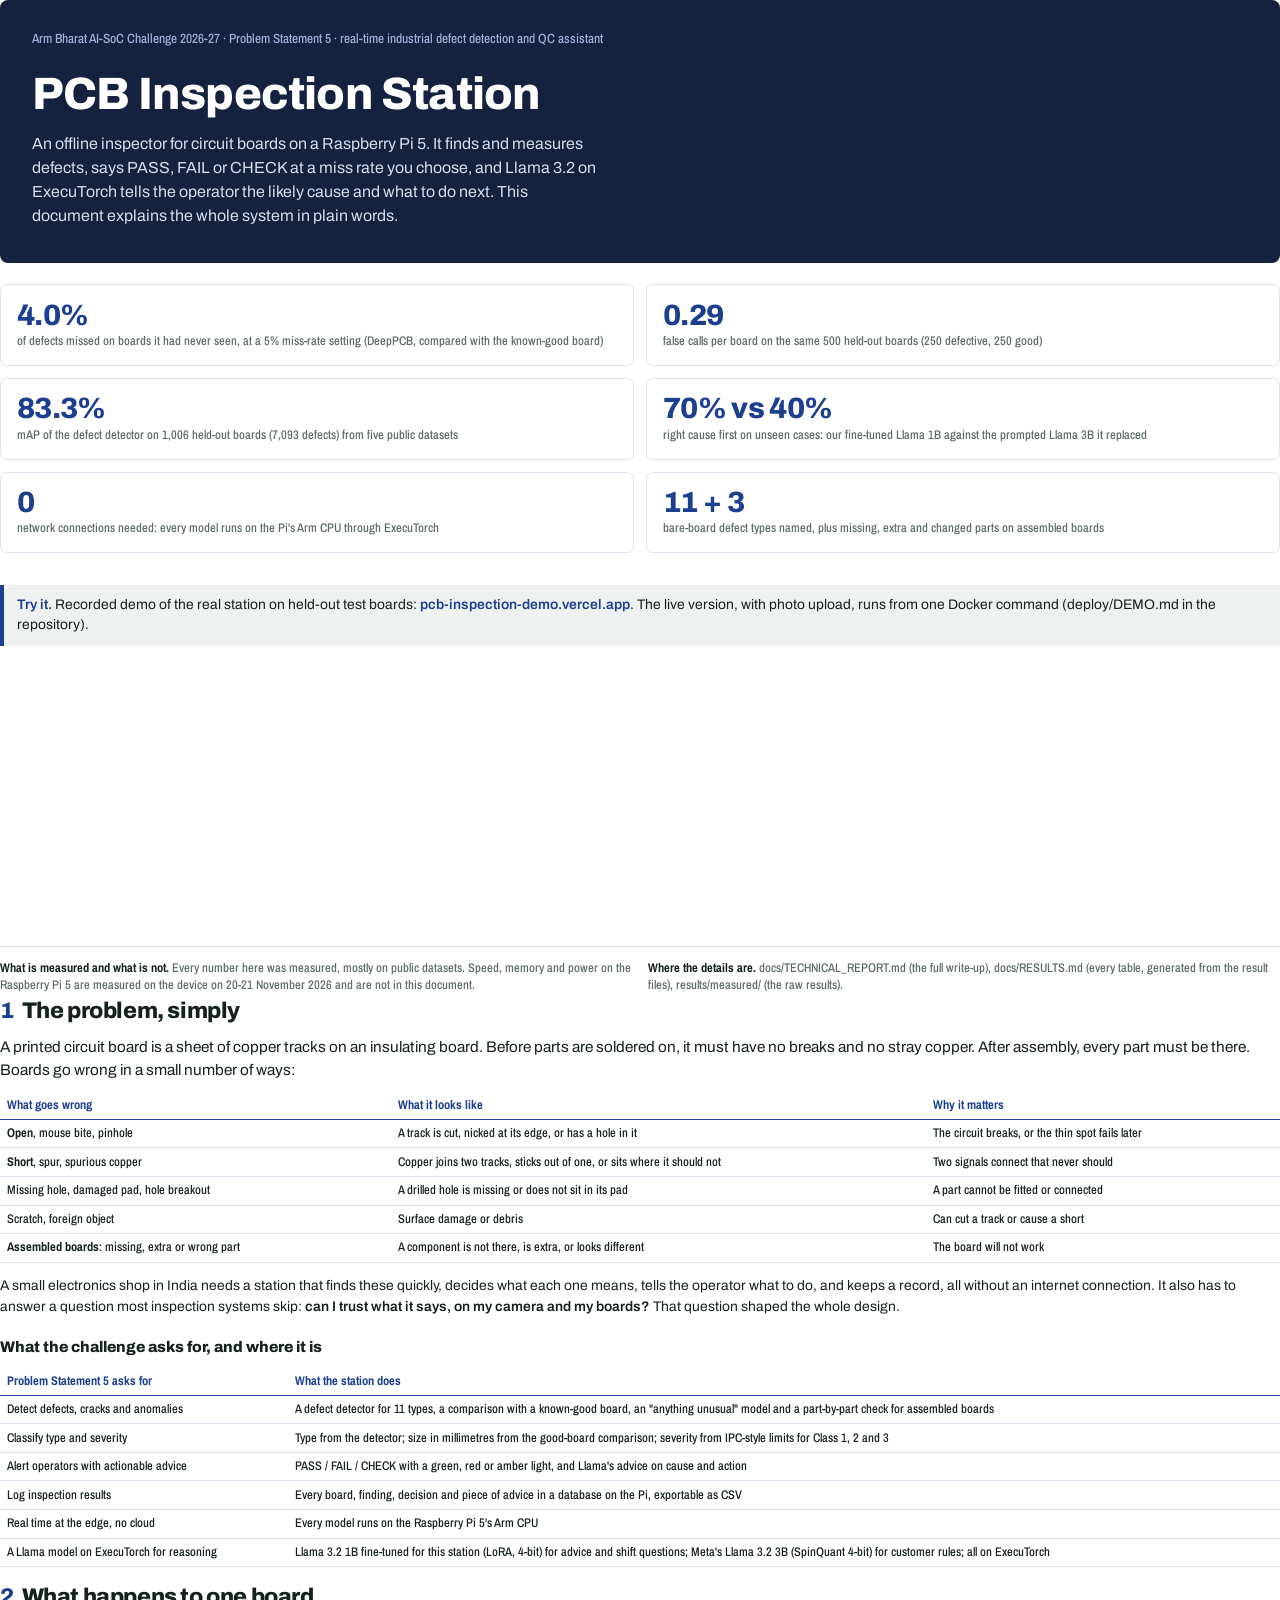
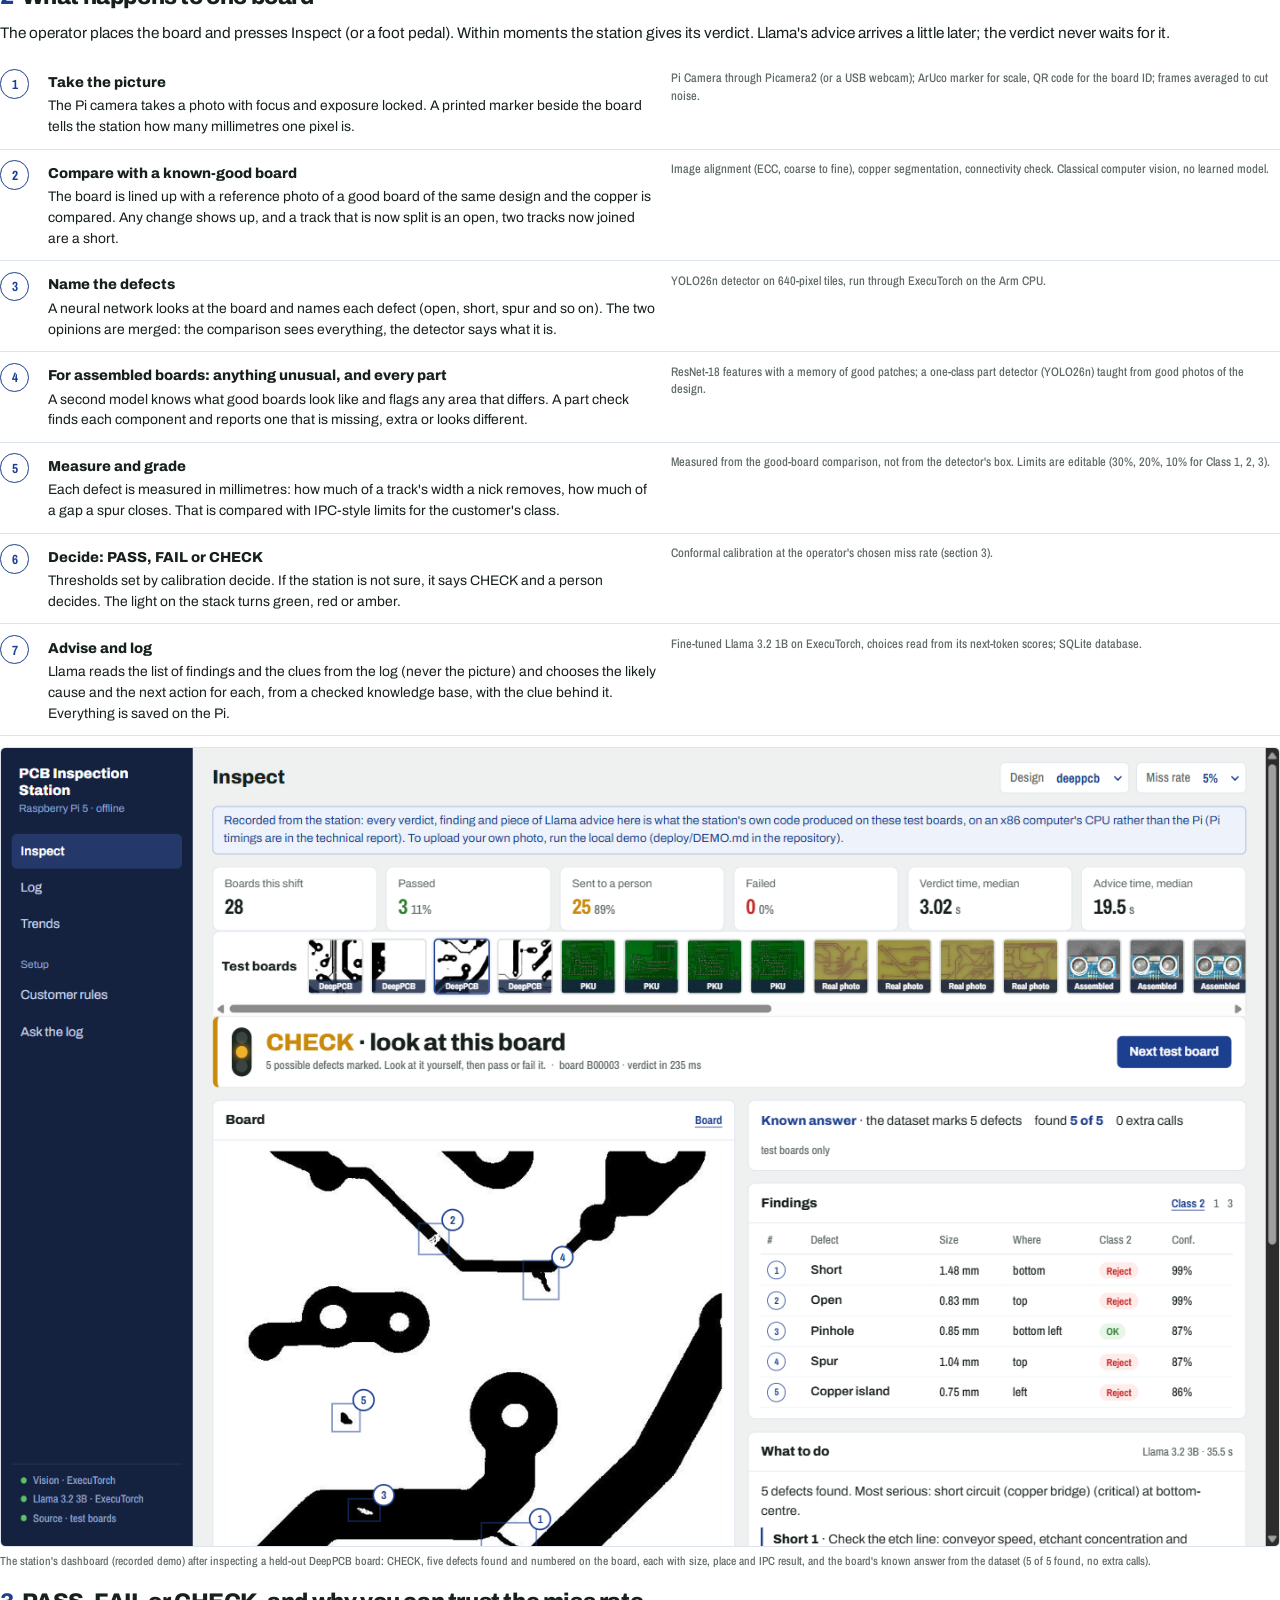
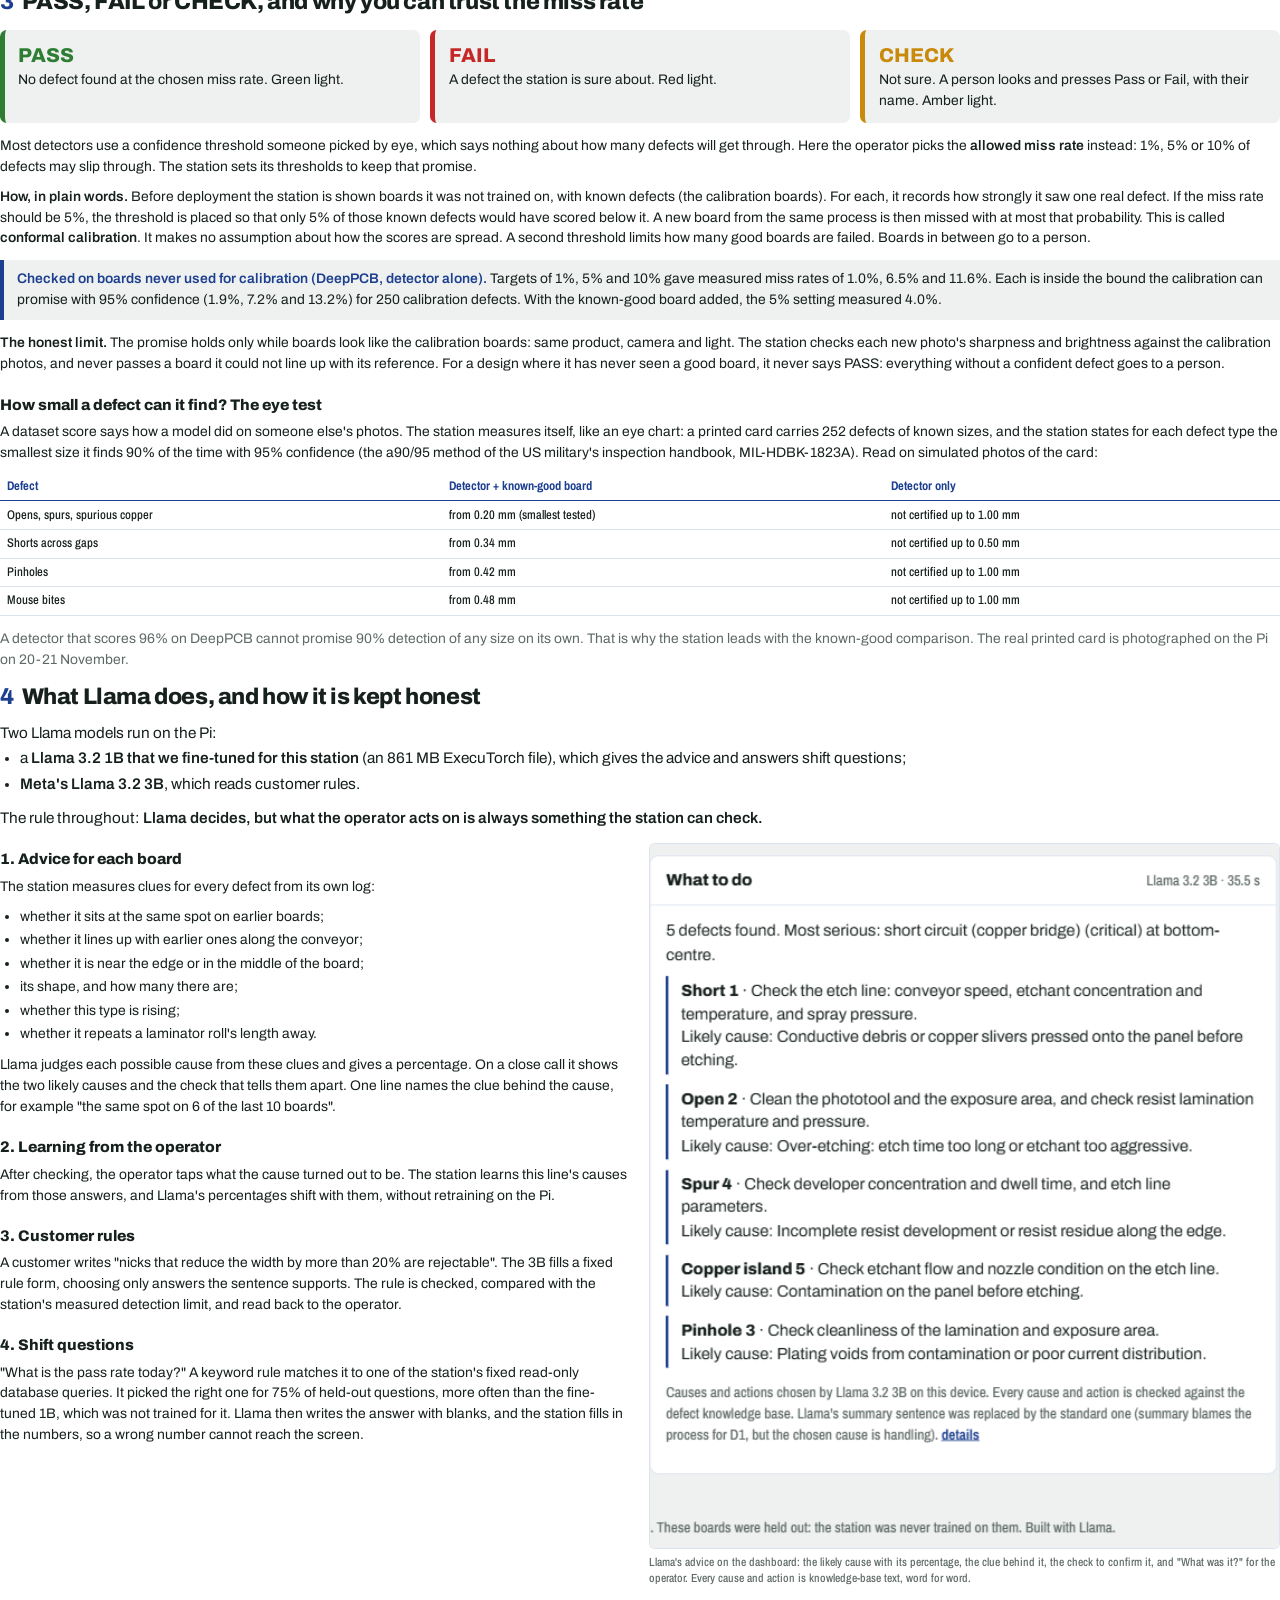
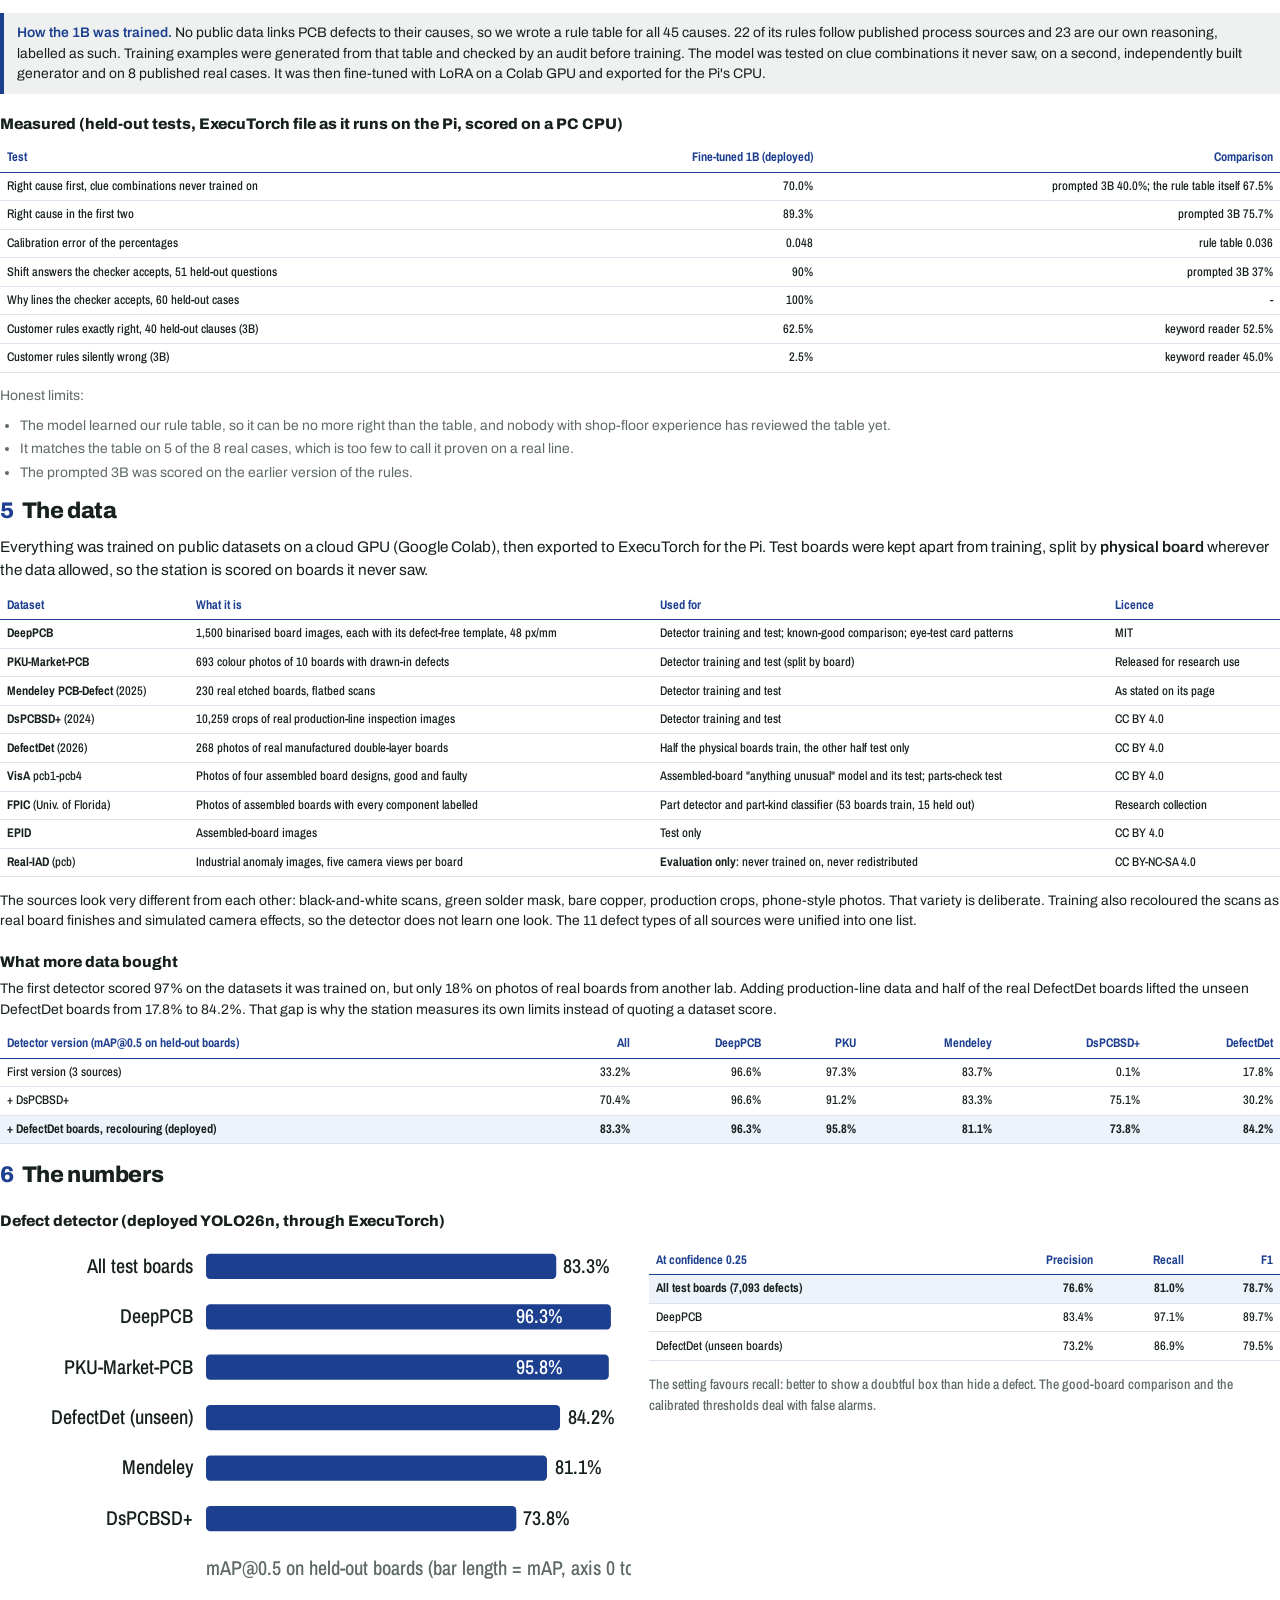
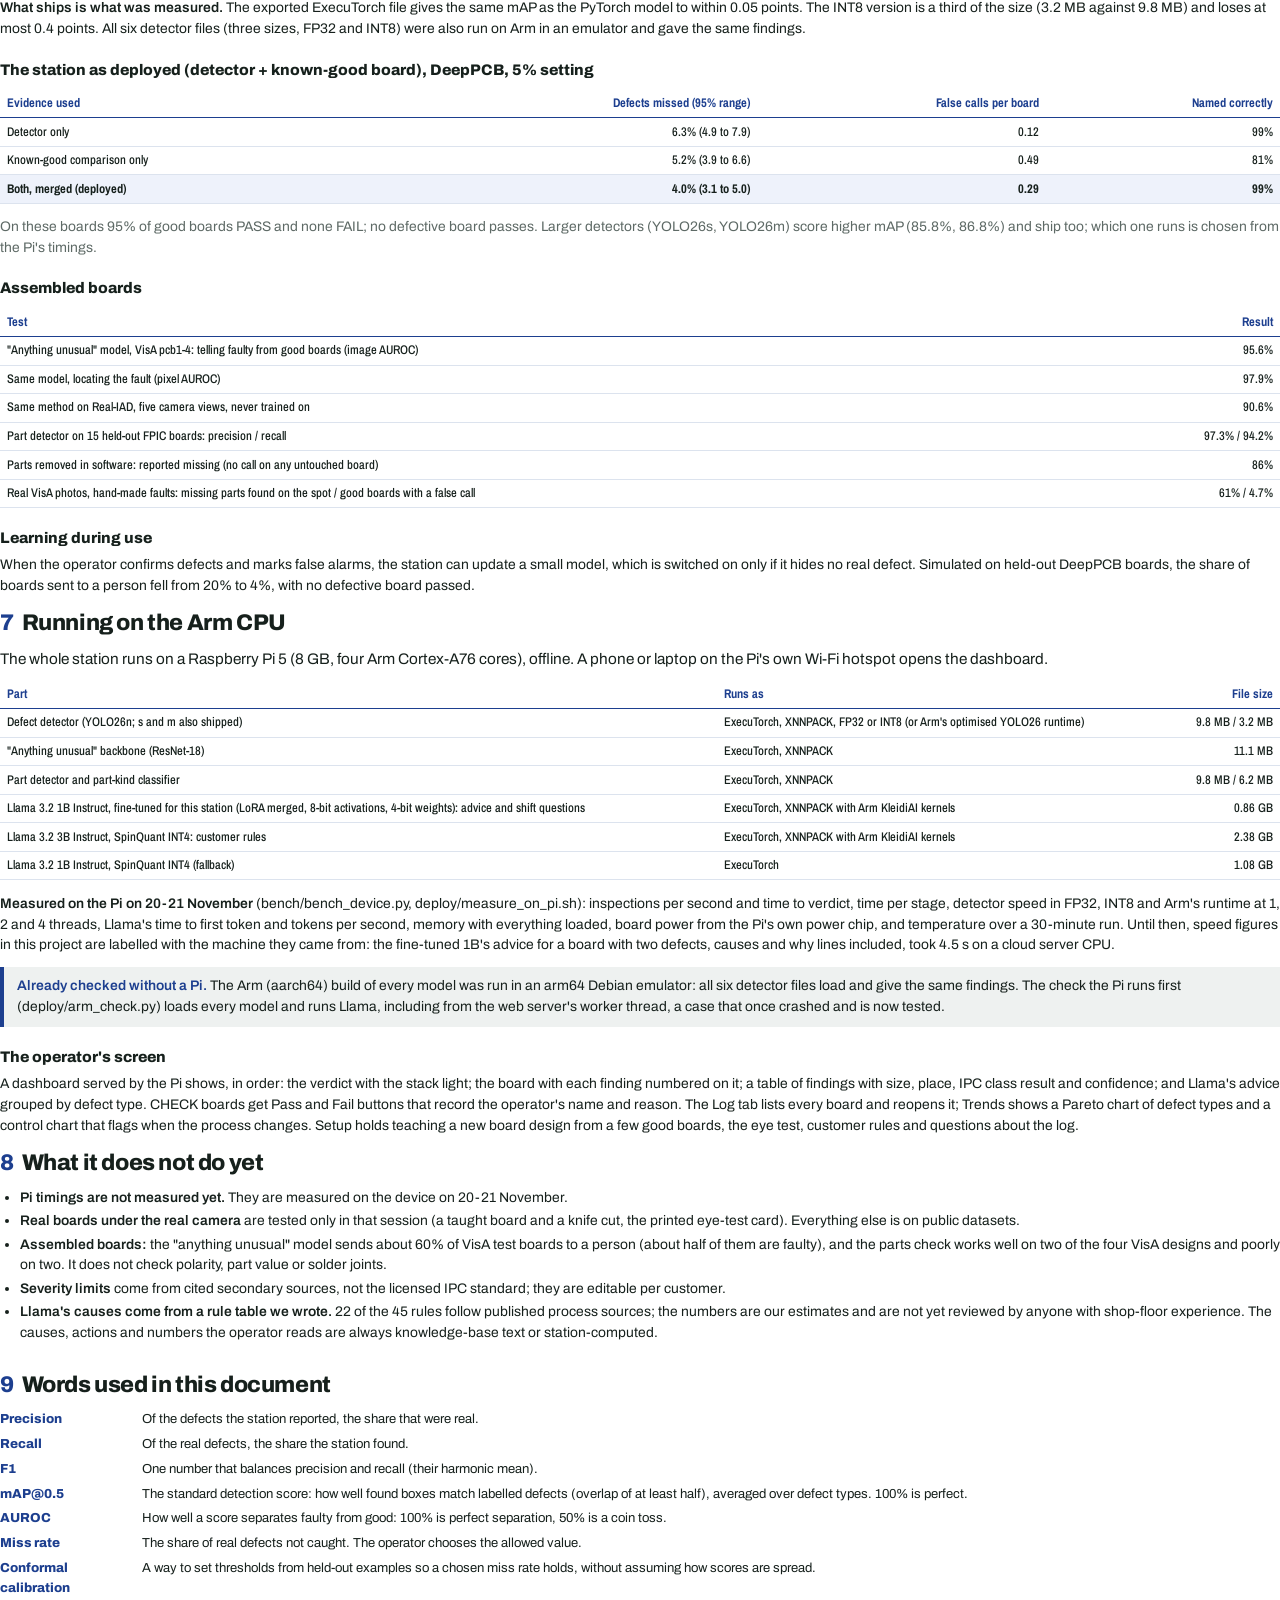
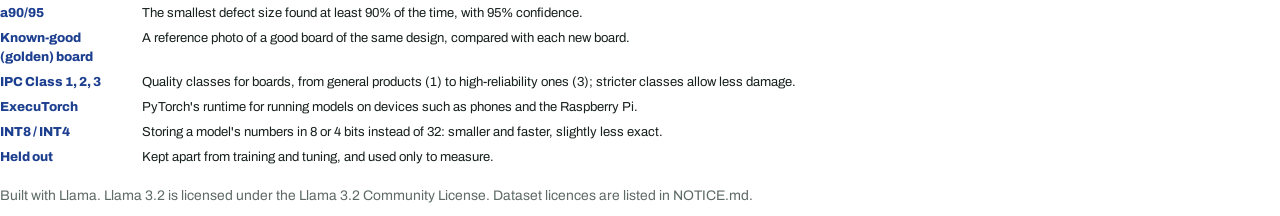
==== commit 804c0e44: "Review fixes: each defect's causes judged on the board prompt alone (no earlier answers in context);" ====
--- a/docs/overview/overview.html
+++ b/docs/overview/overview.html
@@ -192,7 +192,7 @@
       <h3>3. Customer rules</h3>
       <p>A customer writes "nicks that reduce the width by more than 20% are rejectable". The 3B fills a fixed rule form, choosing only answers the sentence supports. The rule is checked, compared with the station's measured detection limit, and read back to the operator.</p>
       <h3>4. Shift questions</h3>
-      <p>"What is the pass rate today?" Llama picks one of the station's fixed read-only database queries. It then writes the answer with blanks, and the station fills in the numbers, so a wrong number cannot reach the screen.</p>
+      <p>"What is the pass rate today?" A keyword rule matches it to one of the station's fixed read-only database queries. It picked the right one for 75% of held-out questions, more often than the fine-tuned 1B, which was not trained for it. Llama then writes the answer with blanks, and the station fills in the numbers, so a wrong number cannot reach the screen.</p>
     </div>
     <figure style="margin-top:10pt"><img src="shot_advice_card.png" alt="Llama's advice on the dashboard"><figcaption>Llama's advice on the dashboard: the likely cause with its percentage, the clue behind it, the check to confirm it, and "What was it?" for the operator. Every cause and action is knowledge-base text, word for word.</figcaption></figure>
   </div>
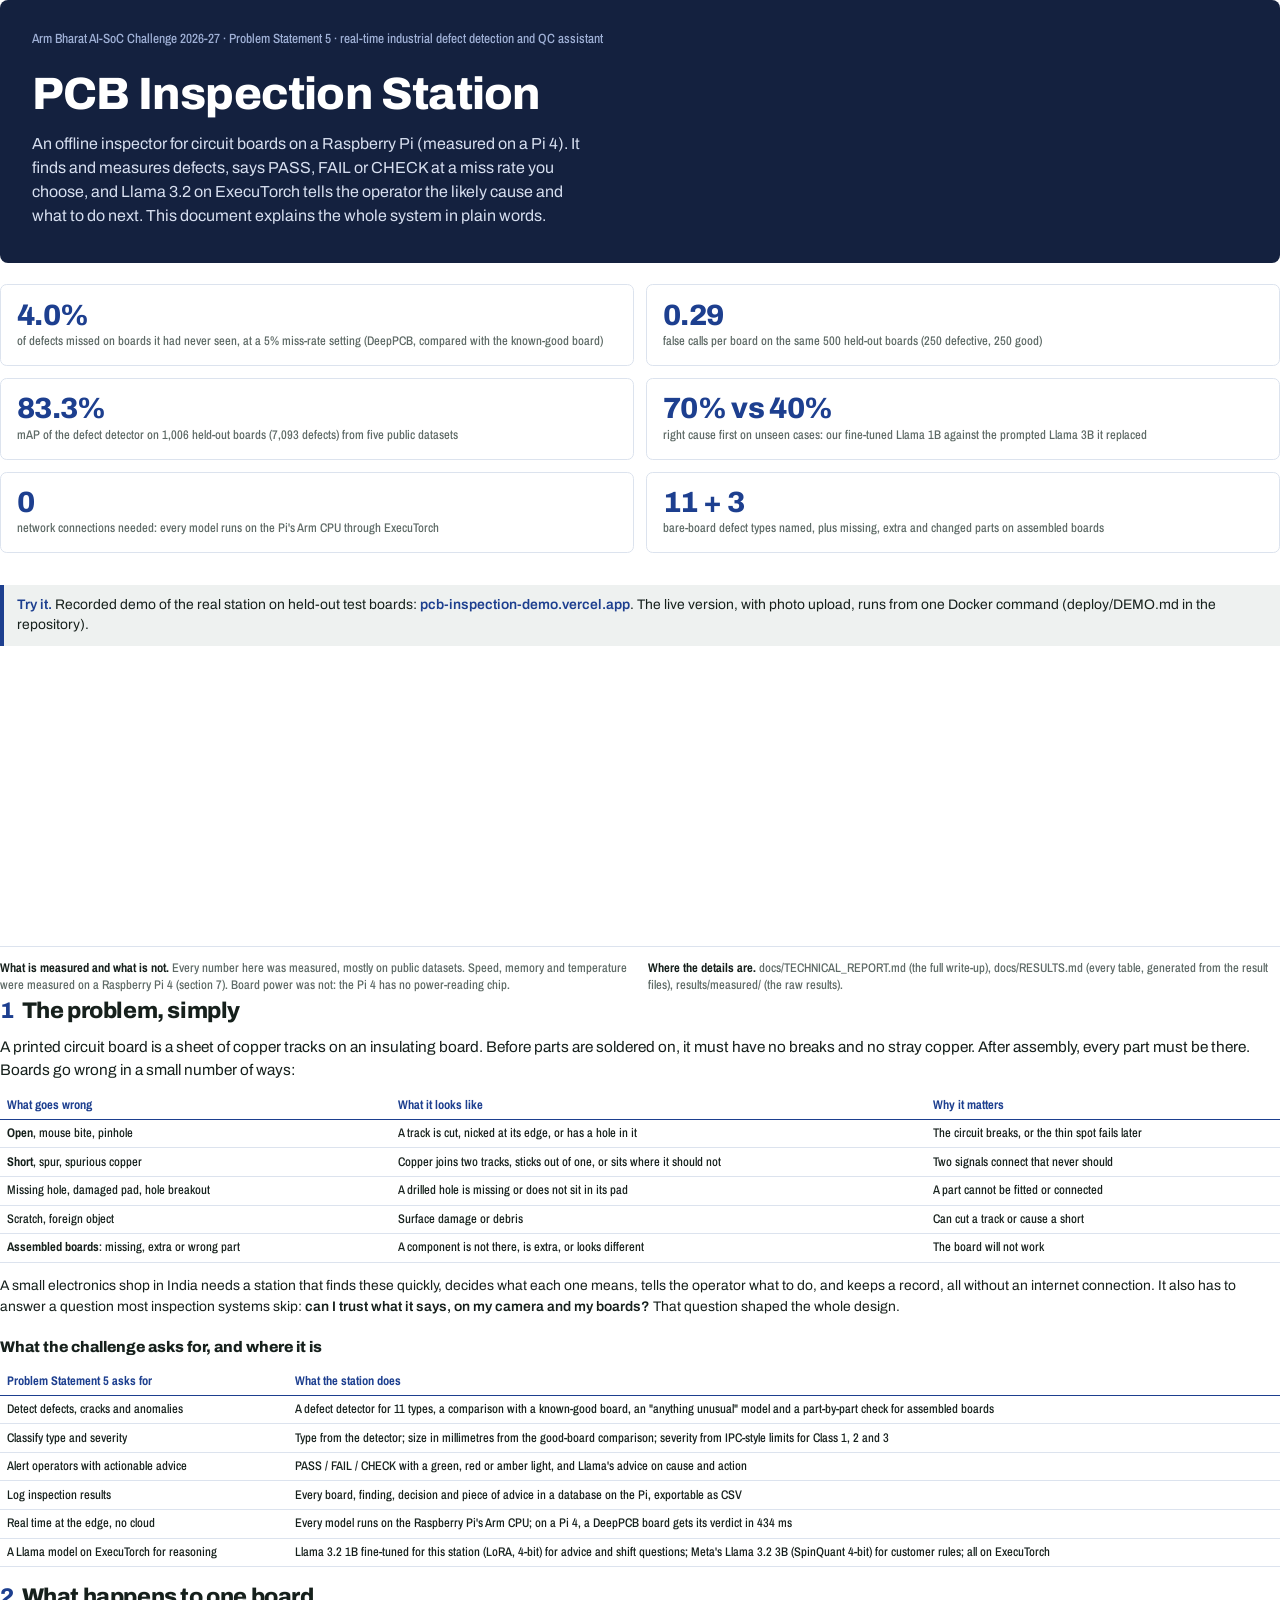
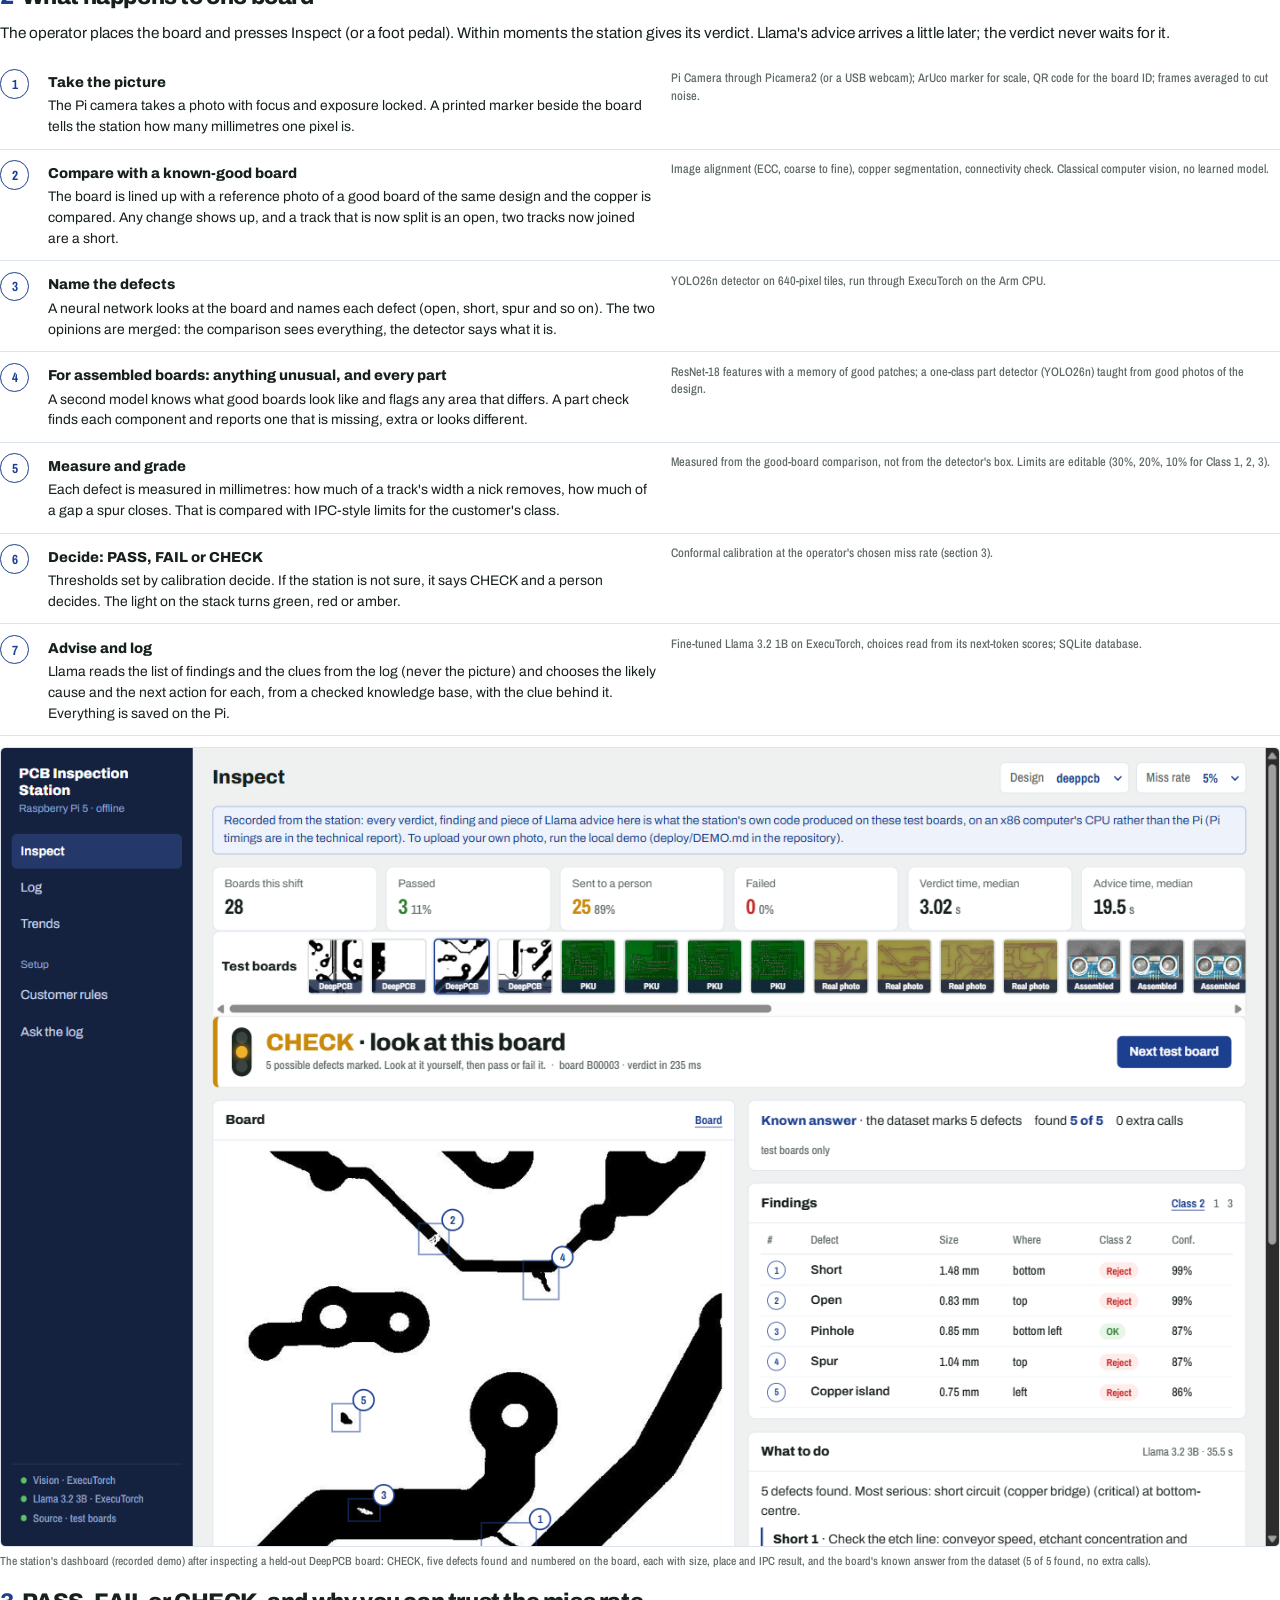
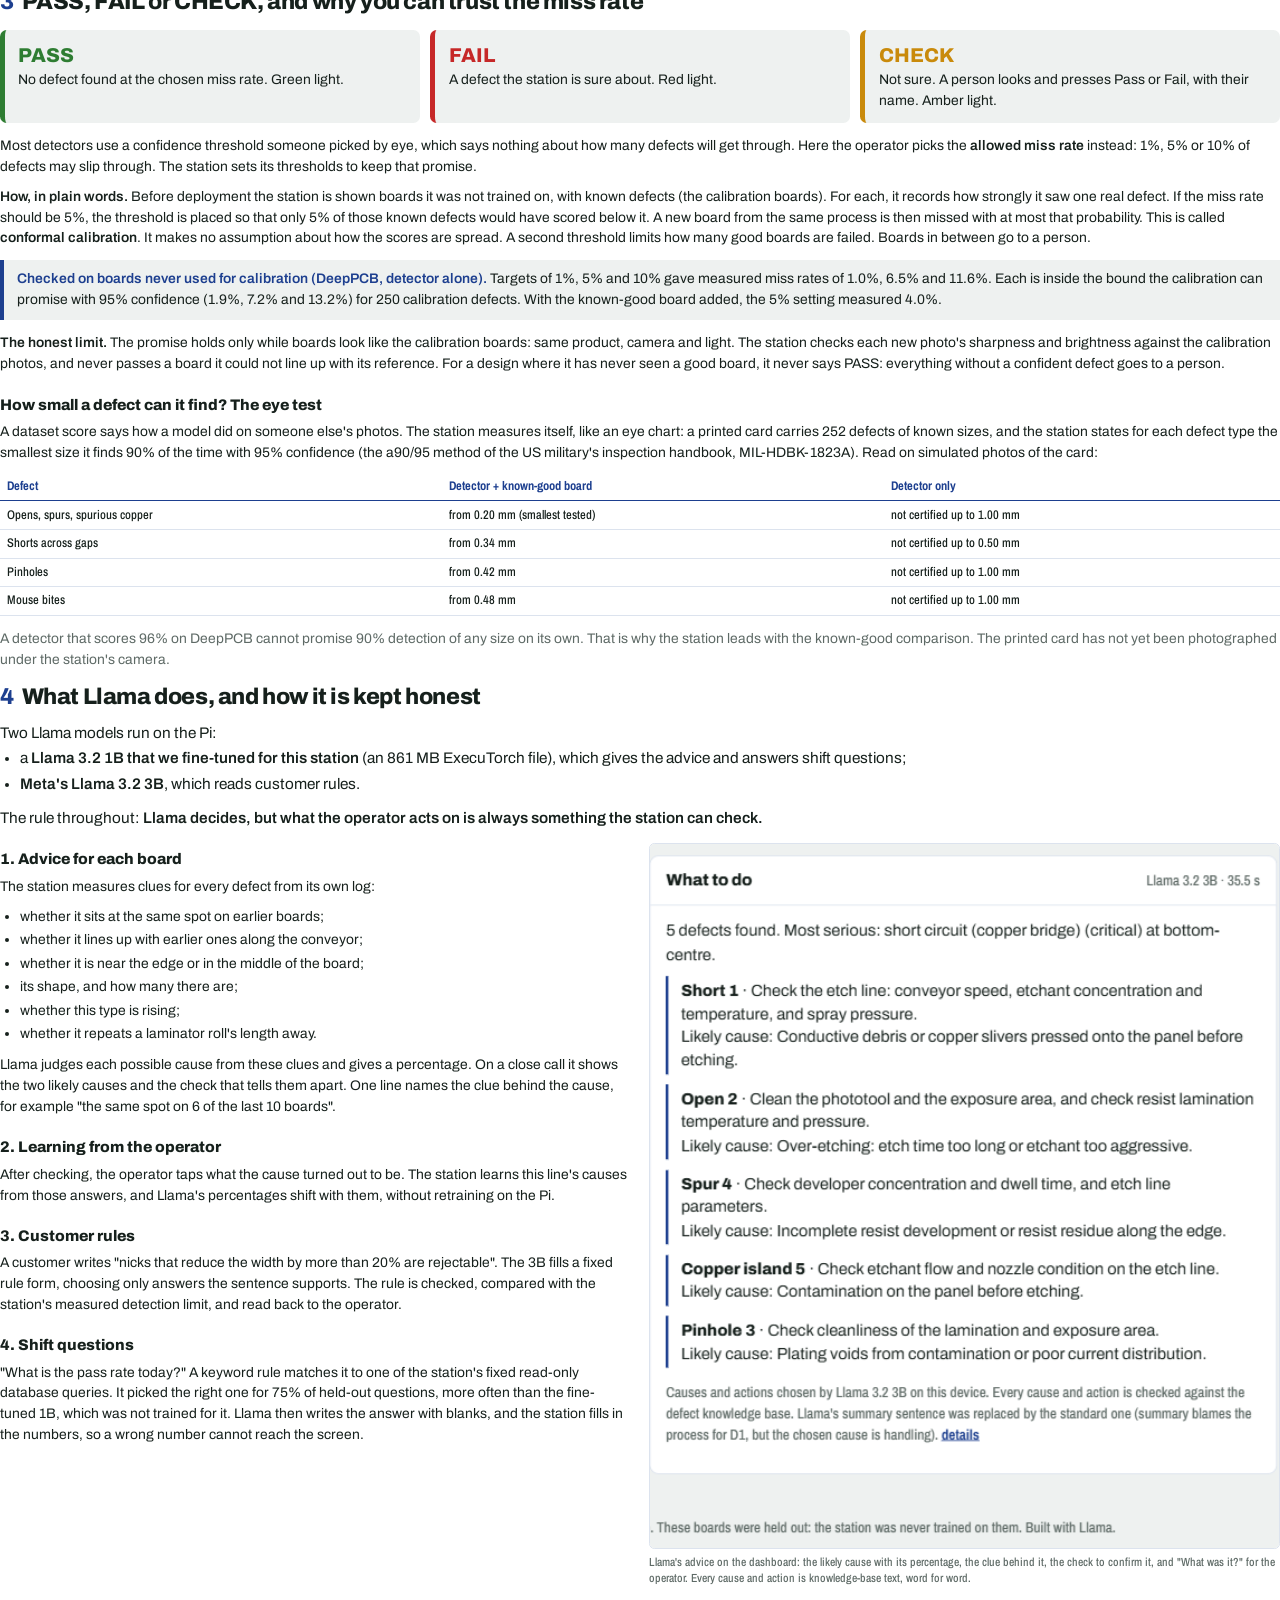
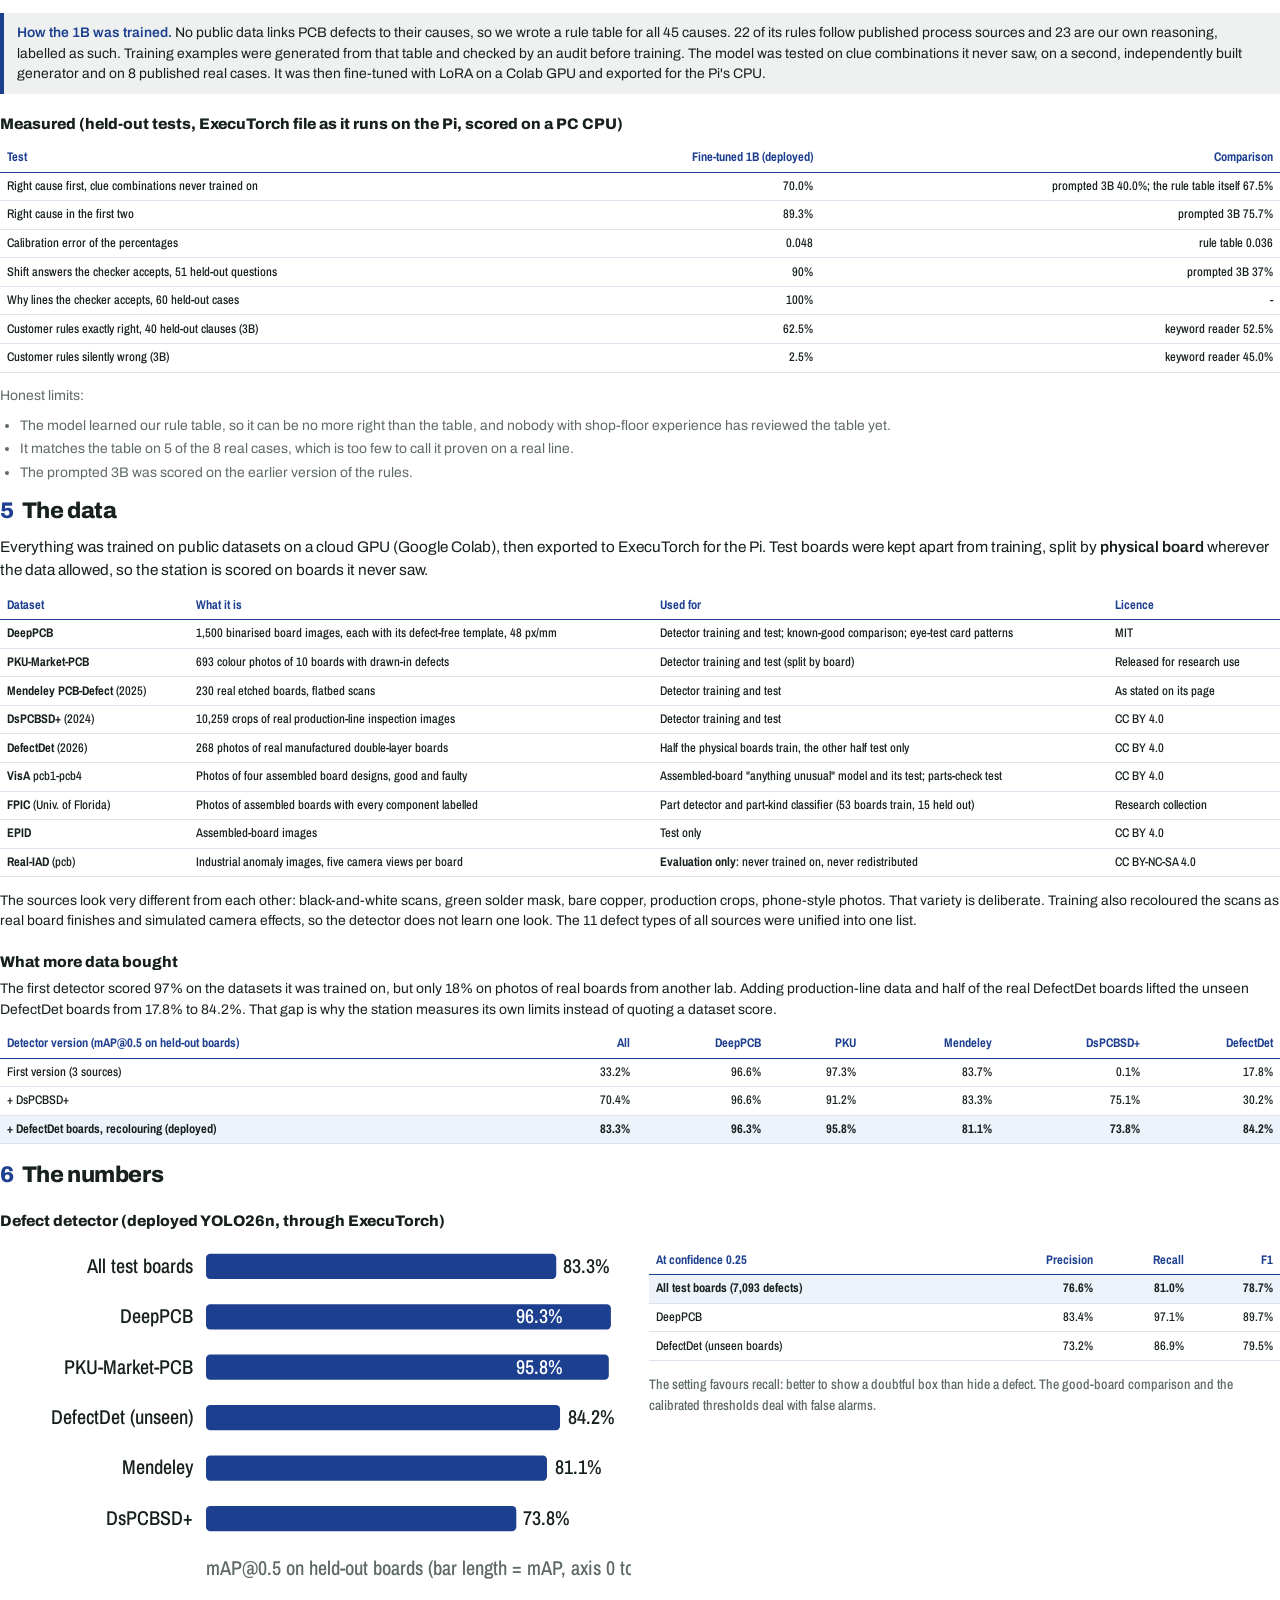
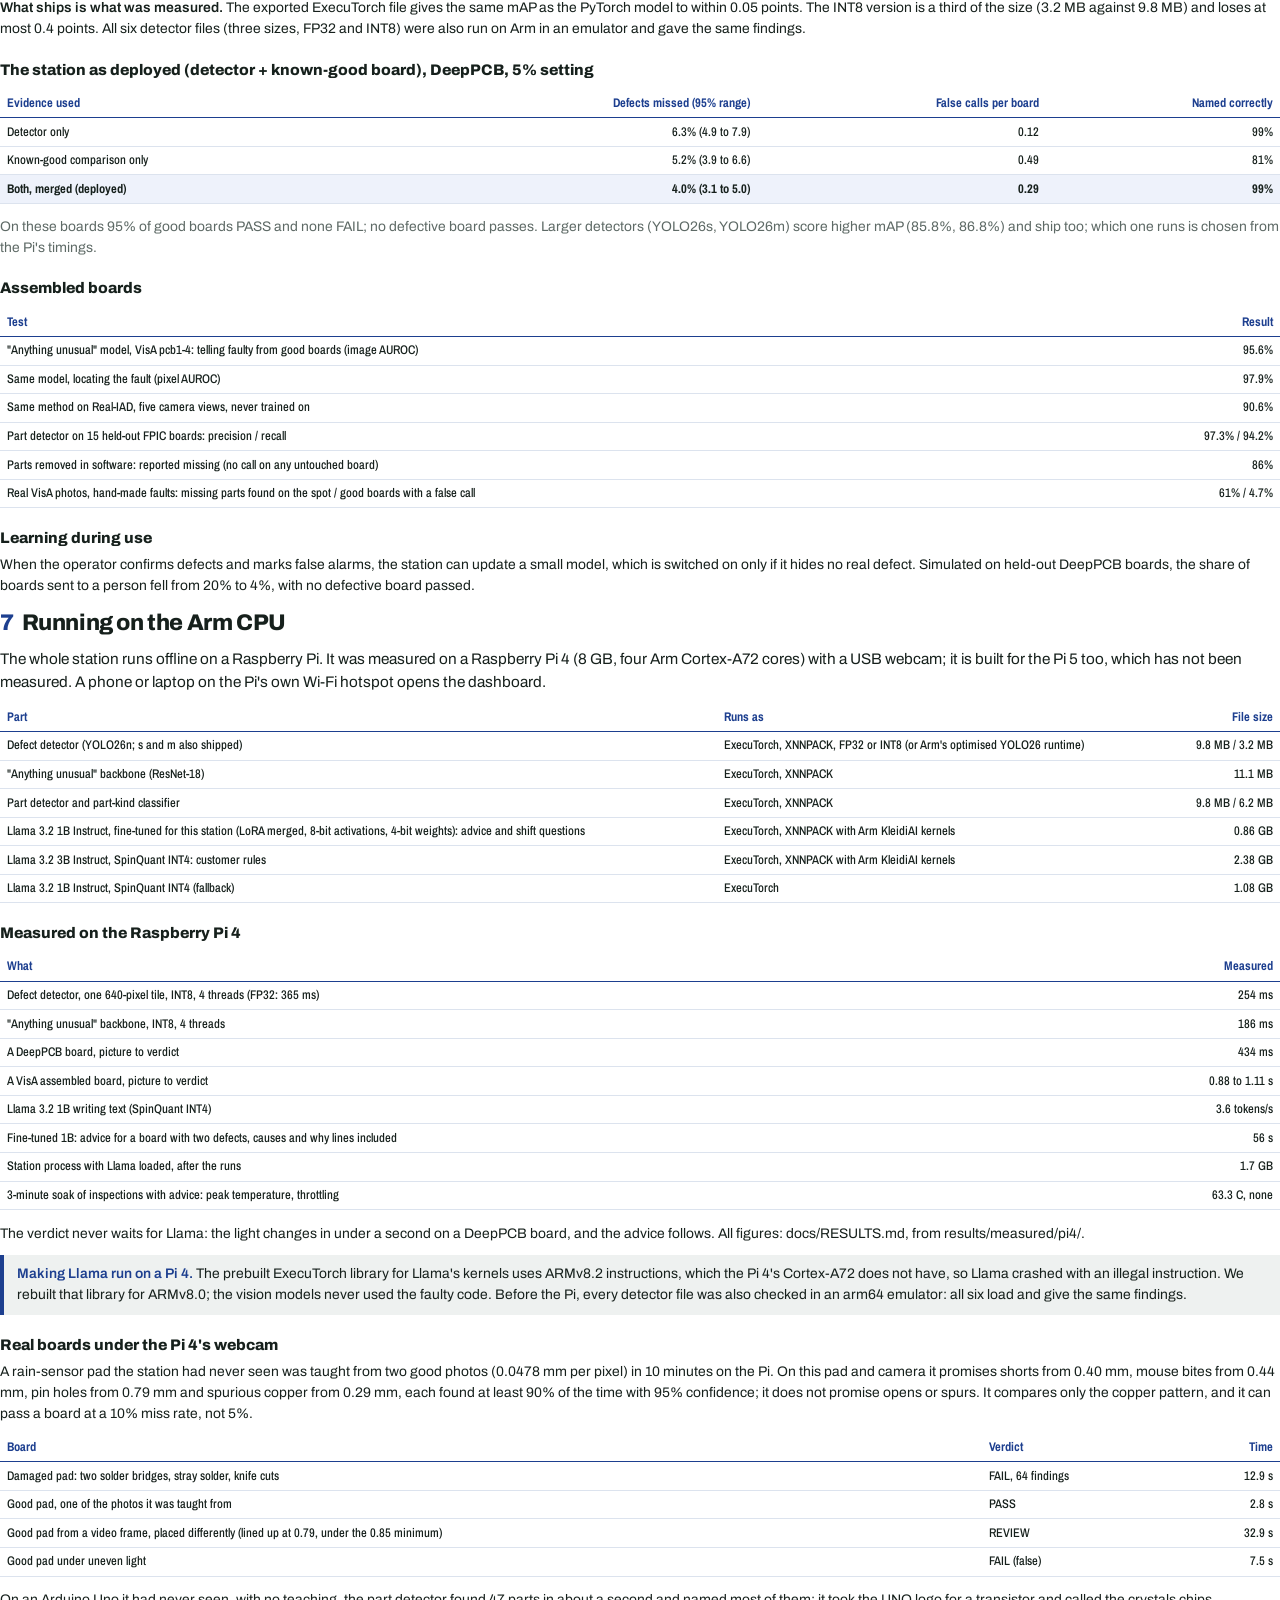
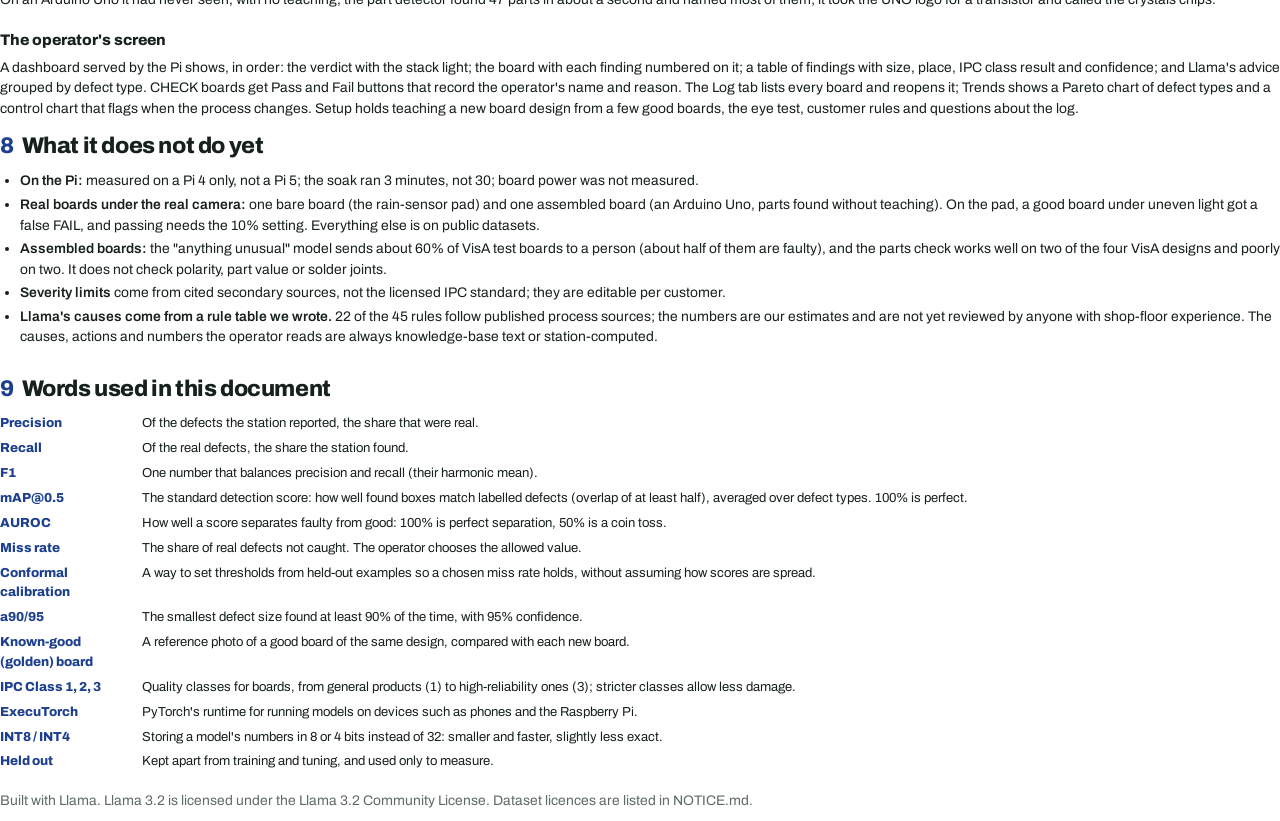
==== commit 9e59ac1a: "Overview PDF and demo script: measured Pi 4 numbers and real boards - section 7: Pi 4 measurements, " ====
--- a/docs/overview/overview.html
+++ b/docs/overview/overview.html
@@ -78,7 +78,7 @@
   <div class="band">
     <div class="kicker">Arm Bharat AI-SoC Challenge 2026-27 · Problem Statement 5 · real-time industrial defect detection and QC assistant</div>
     <h1>PCB Inspection Station</h1>
-    <p>An offline inspector for circuit boards on a Raspberry Pi 5. It finds and measures defects, says PASS, FAIL or CHECK at a miss rate you choose, and Llama 3.2 on ExecuTorch tells the operator the likely cause and what to do next. This document explains the whole system in plain words.</p>
+    <p>An offline inspector for circuit boards on a Raspberry Pi (measured on a Pi 4). It finds and measures defects, says PASS, FAIL or CHECK at a miss rate you choose, and Llama 3.2 on ExecuTorch tells the operator the likely cause and what to do next. This document explains the whole system in plain words.</p>
   </div>
 
   <div class="figs">
@@ -93,7 +93,7 @@
   <div class="note"><b>Try it.</b> Recorded demo of the real station on held-out test boards: <b>pcb-inspection-demo.vercel.app</b>. The live version, with photo upload, runs from one Docker command (deploy/DEMO.md in the repository).</div>
 
   <div class="foot">
-    <div><b>What is measured and what is not.</b> Every number here was measured, mostly on public datasets. Speed, memory and power on the Raspberry Pi 5 are measured on the device on 20-21 November 2026 and are not in this document.</div>
+    <div><b>What is measured and what is not.</b> Every number here was measured, mostly on public datasets. Speed, memory and temperature were measured on a Raspberry Pi 4 (section 7). Board power was not: the Pi 4 has no power-reading chip.</div>
     <div><b>Where the details are.</b> docs/TECHNICAL_REPORT.md (the full write-up), docs/RESULTS.md (every table, generated from the result files), results/measured/ (the raw results).</div>
   </div>
 </div>
@@ -119,7 +119,7 @@
     <tr><td>Classify type and severity</td><td>Type from the detector; size in millimetres from the good-board comparison; severity from IPC-style limits for Class 1, 2 and 3</td></tr>
     <tr><td>Alert operators with actionable advice</td><td>PASS / FAIL / CHECK with a green, red or amber light, and Llama's advice on cause and action</td></tr>
     <tr><td>Log inspection results</td><td>Every board, finding, decision and piece of advice in a database on the Pi, exportable as CSV</td></tr>
-    <tr><td>Real time at the edge, no cloud</td><td>Every model runs on the Raspberry Pi 5's Arm CPU</td></tr>
+    <tr><td>Real time at the edge, no cloud</td><td>Every model runs on the Raspberry Pi's Arm CPU; on a Pi 4, a DeepPCB board gets its verdict in 434 ms</td></tr>
     <tr><td>A Llama model on ExecuTorch for reasoning</td><td>Llama 3.2 1B fine-tuned for this station (LoRA, 4-bit) for advice and shift questions; Meta's Llama 3.2 3B (SpinQuant 4-bit) for customer rules; all on ExecuTorch</td></tr>
   </table>
 </section>
@@ -162,7 +162,7 @@
     <tr><td>Pinholes</td><td>from 0.42 mm</td><td>not certified up to 1.00 mm</td></tr>
     <tr><td>Mouse bites</td><td>from 0.48 mm</td><td>not certified up to 1.00 mm</td></tr>
   </table>
-  <p class="soft">A detector that scores 96% on DeepPCB cannot promise 90% detection of any size on its own. That is why the station leads with the known-good comparison. The real printed card is photographed on the Pi on 20-21 November.</p>
+  <p class="soft">A detector that scores 96% on DeepPCB cannot promise 90% detection of any size on its own. That is why the station leads with the known-good comparison. The printed card has not yet been photographed under the station's camera.</p>
 </section>
 
 <!-- ================= 4. llama ================= -->
@@ -299,7 +299,7 @@
 <!-- ================= 7. pi ================= -->
 <section>
   <h2><span class="n">7</span>Running on the Arm CPU</h2>
-  <p class="lead">The whole station runs on a Raspberry Pi 5 (8 GB, four Arm Cortex-A76 cores), offline. A phone or laptop on the Pi's own Wi-Fi hotspot opens the dashboard.</p>
+  <p class="lead">The whole station runs offline on a Raspberry Pi. It was measured on a Raspberry Pi 4 (8 GB, four Arm Cortex-A72 cores) with a USB webcam; it is built for the Pi 5 too, which has not been measured. A phone or laptop on the Pi's own Wi-Fi hotspot opens the dashboard.</p>
   <table>
     <tr><th>Part</th><th>Runs as</th><th class="num">File size</th></tr>
     <tr><td>Defect detector (YOLO26n; s and m also shipped)</td><td>ExecuTorch, XNNPACK, FP32 or INT8 (or Arm's optimised YOLO26 runtime)</td><td class="num">9.8 MB / 3.2 MB</td></tr>
@@ -309,8 +309,31 @@
     <tr><td>Llama 3.2 3B Instruct, SpinQuant INT4: customer rules</td><td>ExecuTorch, XNNPACK with Arm KleidiAI kernels</td><td class="num">2.38 GB</td></tr>
     <tr><td>Llama 3.2 1B Instruct, SpinQuant INT4 (fallback)</td><td>ExecuTorch</td><td class="num">1.08 GB</td></tr>
   </table>
-  <p><b>Measured on the Pi on 20-21 November</b> (bench/bench_device.py, deploy/measure_on_pi.sh): inspections per second and time to verdict, time per stage, detector speed in FP32, INT8 and Arm's runtime at 1, 2 and 4 threads, Llama's time to first token and tokens per second, memory with everything loaded, board power from the Pi's own power chip, and temperature over a 30-minute run. Until then, speed figures in this project are labelled with the machine they came from: the fine-tuned 1B's advice for a board with two defects, causes and why lines included, took 4.5 s on a cloud server CPU.</p>
-  <div class="note"><b>Already checked without a Pi.</b> The Arm (aarch64) build of every model was run in an arm64 Debian emulator: all six detector files load and give the same findings. The check the Pi runs first (deploy/arm_check.py) loads every model and runs Llama, including from the web server's worker thread, a case that once crashed and is now tested.</div>
+  <h3>Measured on the Raspberry Pi 4</h3>
+  <table>
+    <tr><th>What</th><th class="num">Measured</th></tr>
+    <tr><td>Defect detector, one 640-pixel tile, INT8, 4 threads (FP32: 365 ms)</td><td class="num">254 ms</td></tr>
+    <tr><td>"Anything unusual" backbone, INT8, 4 threads</td><td class="num">186 ms</td></tr>
+    <tr><td>A DeepPCB board, picture to verdict</td><td class="num">434 ms</td></tr>
+    <tr><td>A VisA assembled board, picture to verdict</td><td class="num">0.88 to 1.11 s</td></tr>
+    <tr><td>Llama 3.2 1B writing text (SpinQuant INT4)</td><td class="num">3.6 tokens/s</td></tr>
+    <tr><td>Fine-tuned 1B: advice for a board with two defects, causes and why lines included</td><td class="num">56 s</td></tr>
+    <tr><td>Station process with Llama loaded, after the runs</td><td class="num">1.7 GB</td></tr>
+    <tr><td>3-minute soak of inspections with advice: peak temperature, throttling</td><td class="num">63.3 C, none</td></tr>
+  </table>
+  <p>The verdict never waits for Llama: the light changes in under a second on a DeepPCB board, and the advice follows. All figures: docs/RESULTS.md, from results/measured/pi4/.</p>
+  <div class="note"><b>Making Llama run on a Pi 4.</b> The prebuilt ExecuTorch library for Llama's kernels uses ARMv8.2 instructions, which the Pi 4's Cortex-A72 does not have, so Llama crashed with an illegal instruction. We rebuilt that library for ARMv8.0; the vision models never used the faulty code. Before the Pi, every detector file was also checked in an arm64 emulator: all six load and give the same findings.</div>
+
+  <h3>Real boards under the Pi 4's webcam</h3>
+  <p>A rain-sensor pad the station had never seen was taught from two good photos (0.0478 mm per pixel) in 10 minutes on the Pi. On this pad and camera it promises shorts from 0.40 mm, mouse bites from 0.44 mm, pin holes from 0.79 mm and spurious copper from 0.29 mm, each found at least 90% of the time with 95% confidence; it does not promise opens or spurs. It compares only the copper pattern, and it can pass a board at a 10% miss rate, not 5%.</p>
+  <table>
+    <tr><th>Board</th><th>Verdict</th><th class="num">Time</th></tr>
+    <tr><td>Damaged pad: two solder bridges, stray solder, knife cuts</td><td>FAIL, 64 findings</td><td class="num">12.9 s</td></tr>
+    <tr><td>Good pad, one of the photos it was taught from</td><td>PASS</td><td class="num">2.8 s</td></tr>
+    <tr><td>Good pad from a video frame, placed differently (lined up at 0.79, under the 0.85 minimum)</td><td>REVIEW</td><td class="num">32.9 s</td></tr>
+    <tr><td>Good pad under uneven light</td><td>FAIL (false)</td><td class="num">7.5 s</td></tr>
+  </table>
+  <p>On an Arduino Uno it had never seen, with no teaching, the part detector found 47 parts in about a second and named most of them; it took the UNO logo for a transistor and called the crystals chips.</p>
 
   <h3>The operator's screen</h3>
   <p>A dashboard served by the Pi shows, in order: the verdict with the stack light; the board with each finding numbered on it; a table of findings with size, place, IPC class result and confidence; and Llama's advice grouped by defect type. CHECK boards get Pass and Fail buttons that record the operator's name and reason. The Log tab lists every board and reopens it; Trends shows a Pareto chart of defect types and a control chart that flags when the process changes. Setup holds teaching a new board design from a few good boards, the eye test, customer rules and questions about the log.</p>
@@ -320,8 +343,8 @@
 <section>
   <h2><span class="n">8</span>What it does not do yet</h2>
   <ul>
-    <li><b>Pi timings are not measured yet.</b> They are measured on the device on 20-21 November.</li>
-    <li><b>Real boards under the real camera</b> are tested only in that session (a taught board and a knife cut, the printed eye-test card). Everything else is on public datasets.</li>
+    <li><b>On the Pi:</b> measured on a Pi 4 only, not a Pi 5; the soak ran 3 minutes, not 30; board power was not measured.</li>
+    <li><b>Real boards under the real camera:</b> one bare board (the rain-sensor pad) and one assembled board (an Arduino Uno, parts found without teaching). On the pad, a good board under uneven light got a false FAIL, and passing needs the 10% setting. Everything else is on public datasets.</li>
     <li><b>Assembled boards:</b> the "anything unusual" model sends about 60% of VisA test boards to a person (about half of them are faulty), and the parts check works well on two of the four VisA designs and poorly on two. It does not check polarity, part value or solder joints.</li>
     <li><b>Severity limits</b> come from cited secondary sources, not the licensed IPC standard; they are editable per customer.</li>
     <li><b>Llama's causes come from a rule table we wrote.</b> 22 of the 45 rules follow published process sources; the numbers are our estimates and are not yet reviewed by anyone with shop-floor experience. The causes, actions and numbers the operator reads are always knowledge-base text or station-computed.</li>
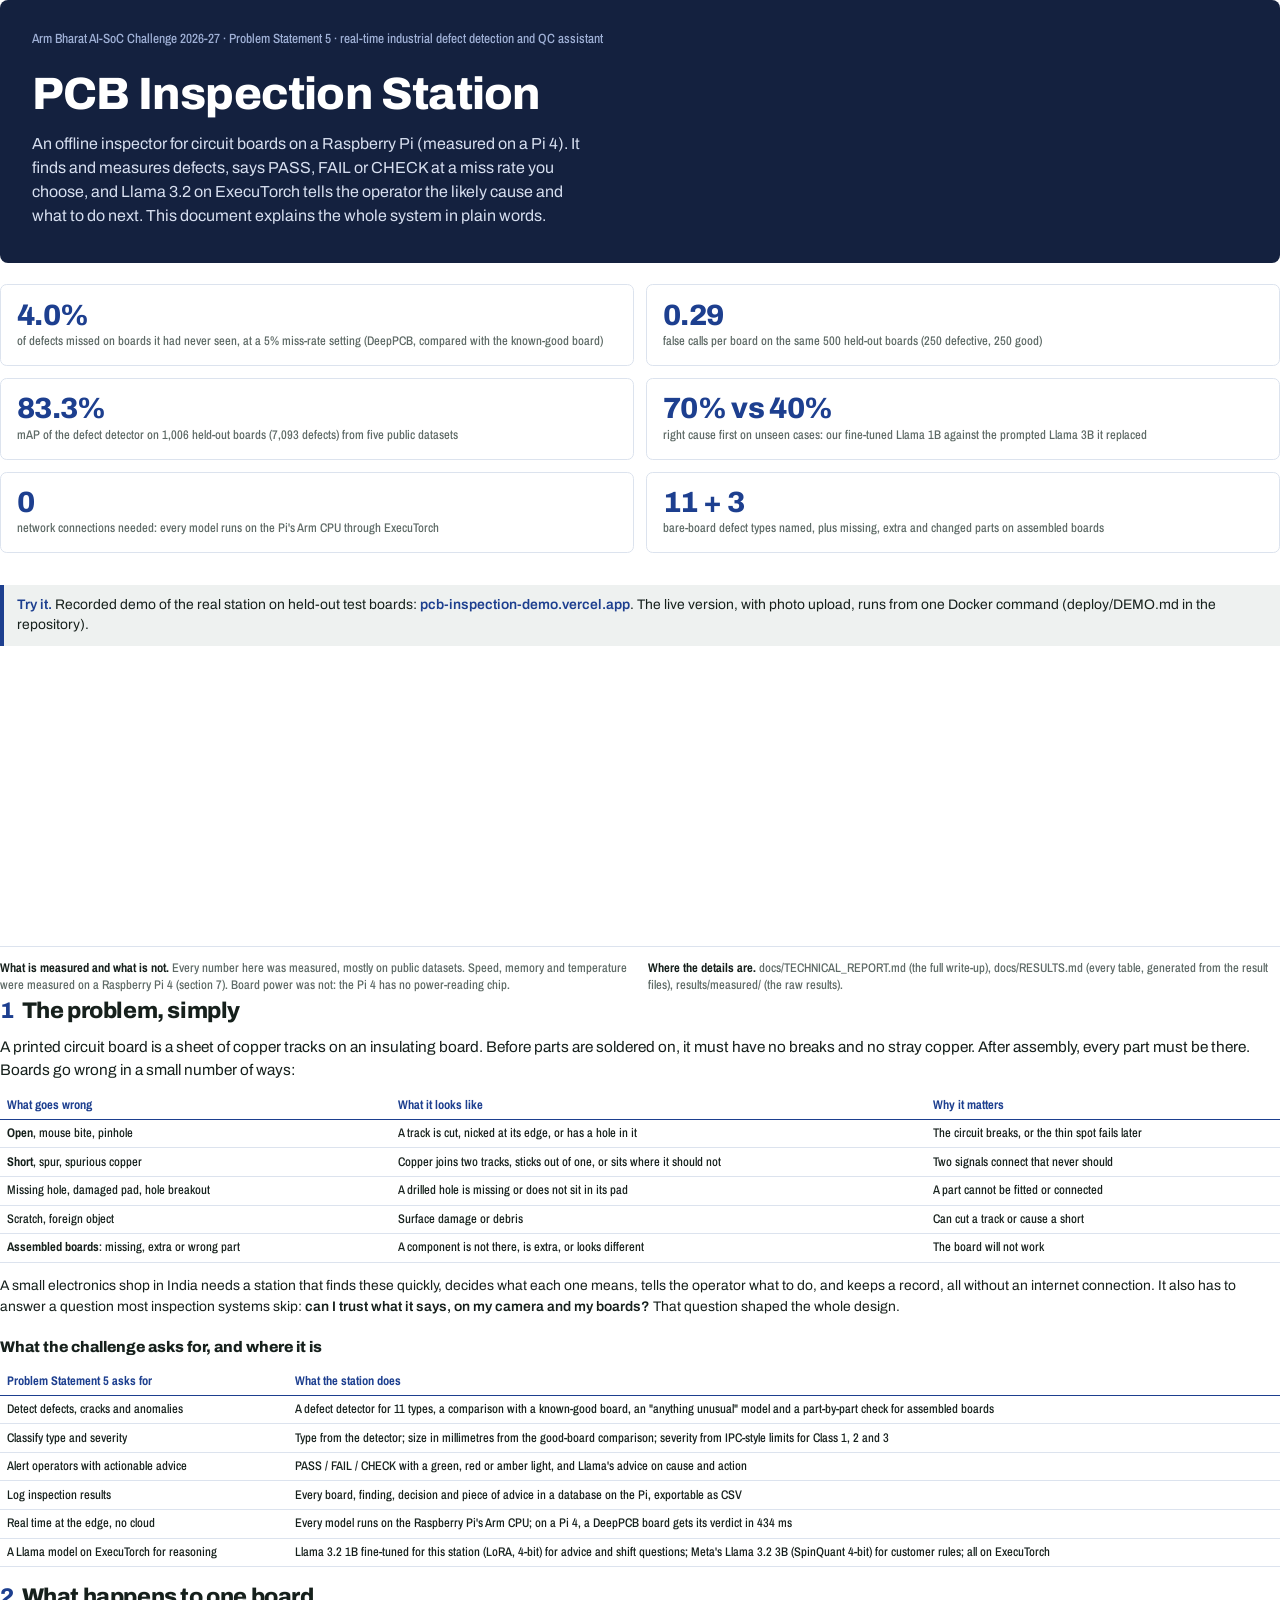
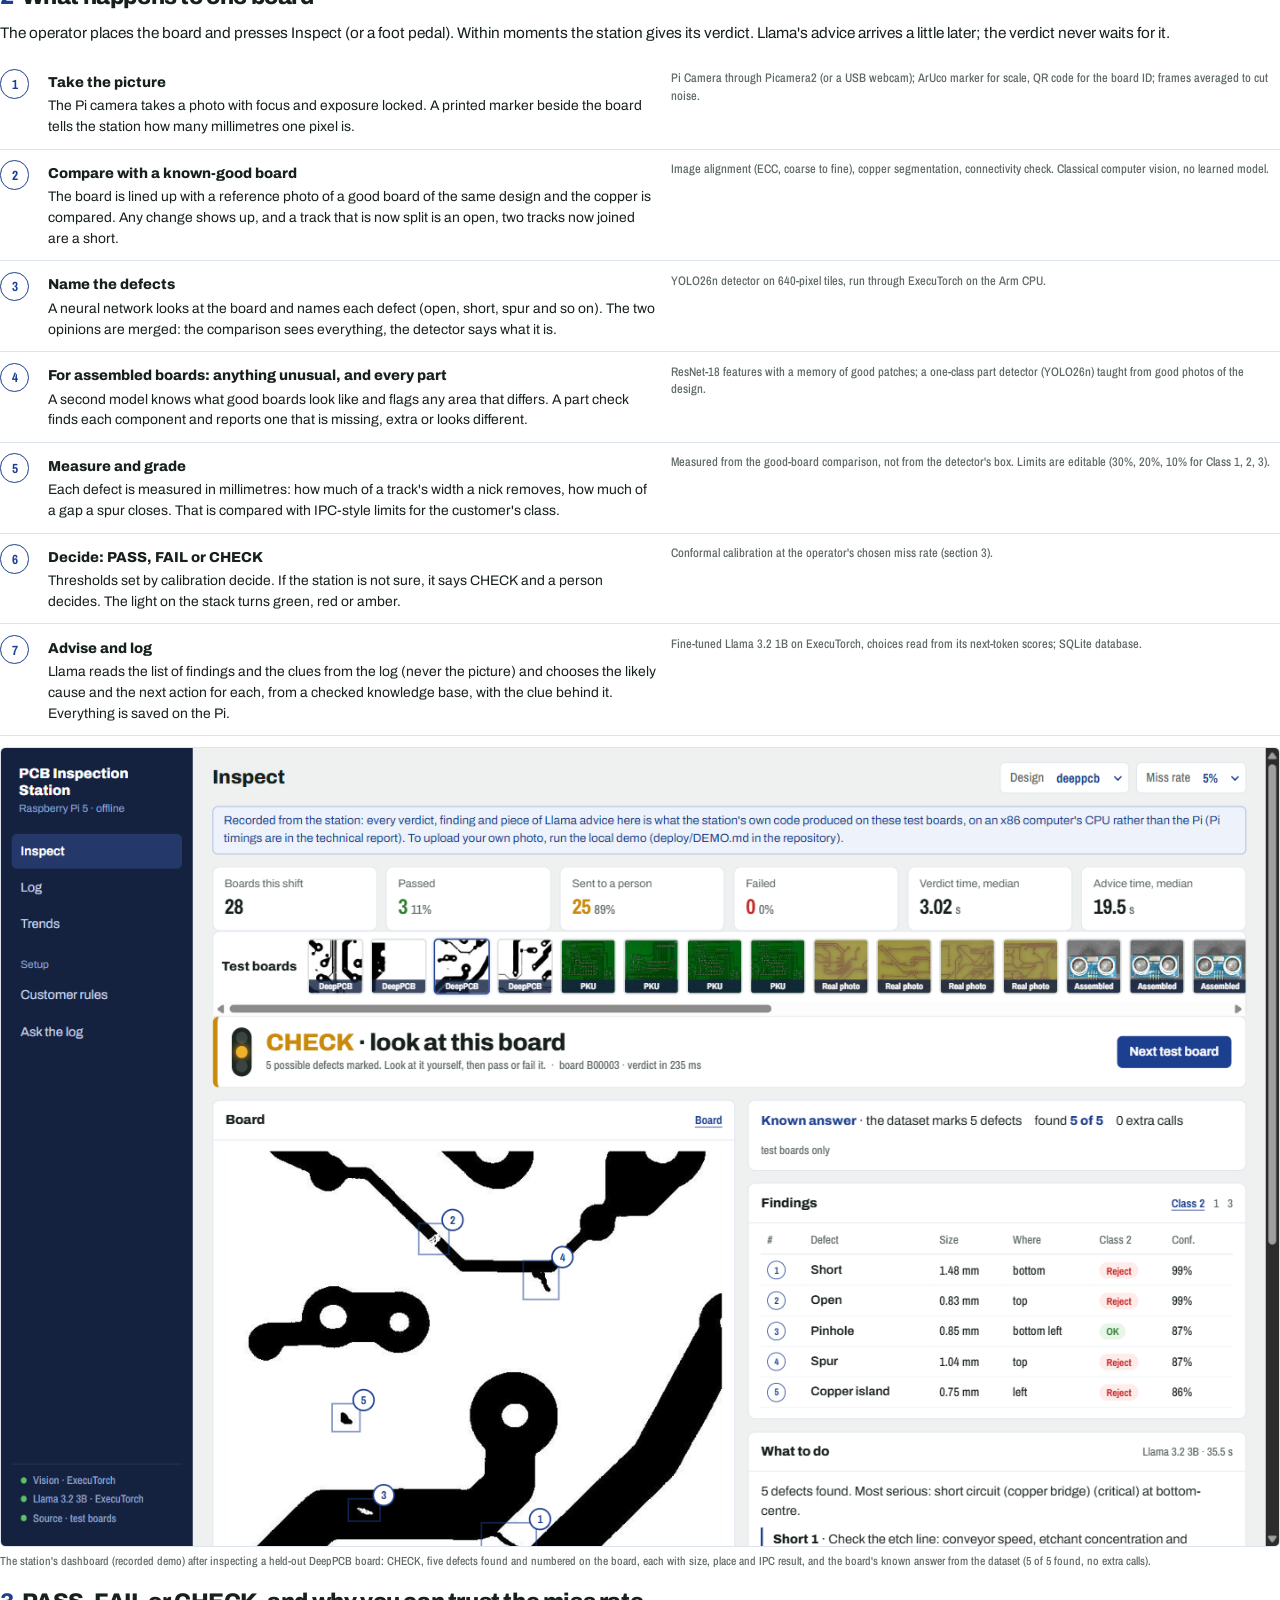
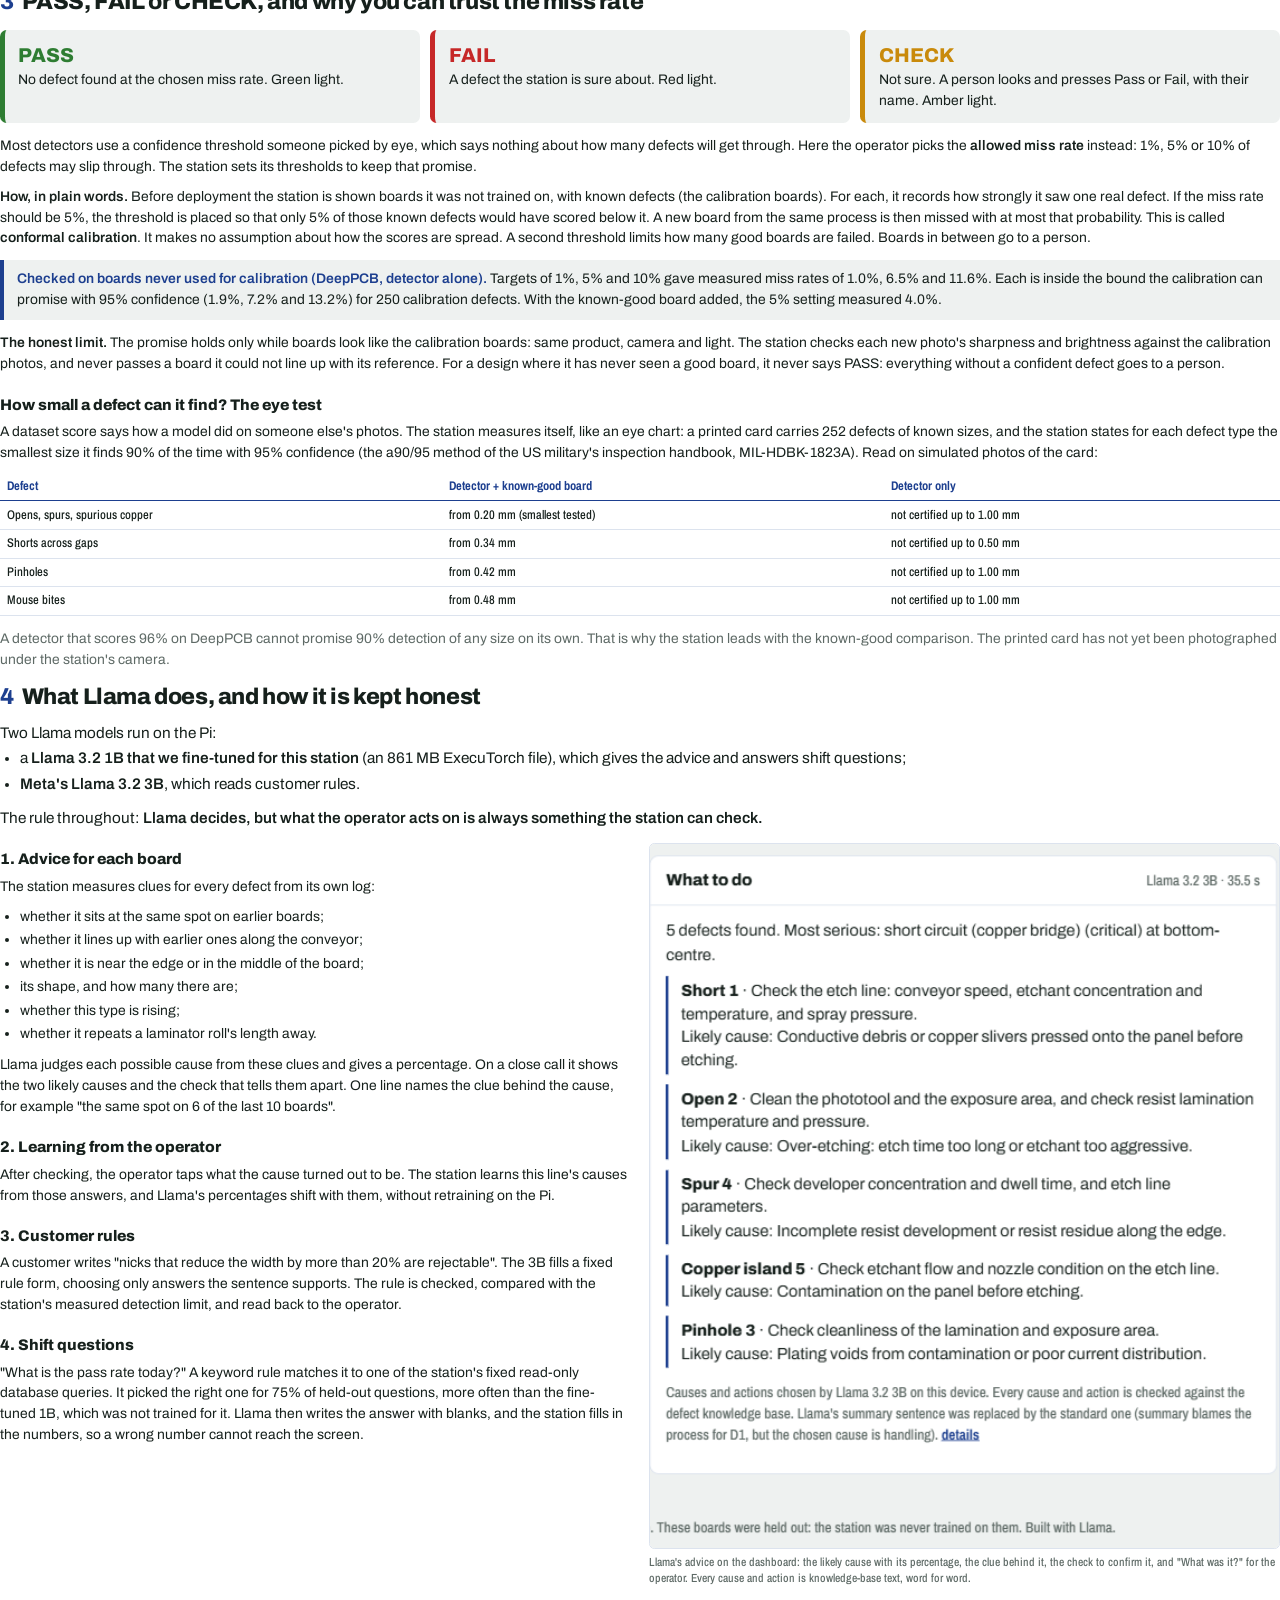
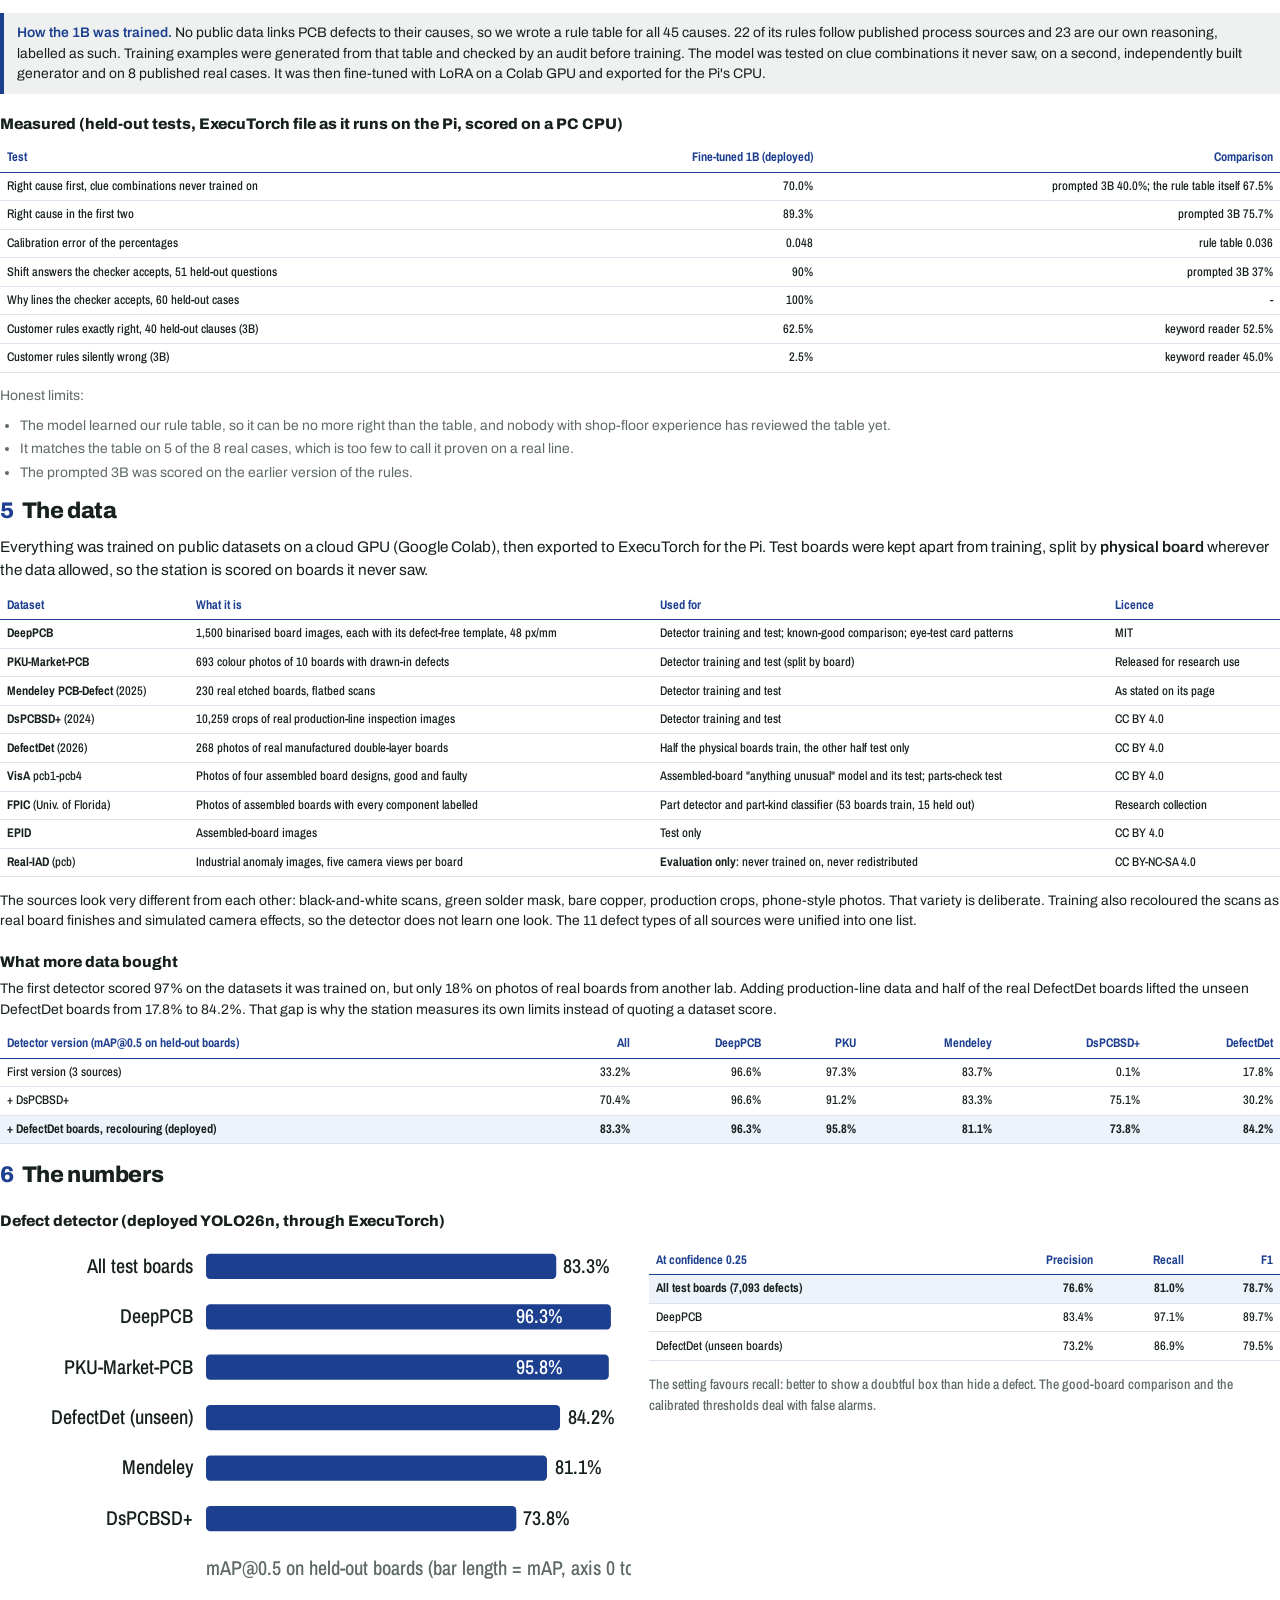
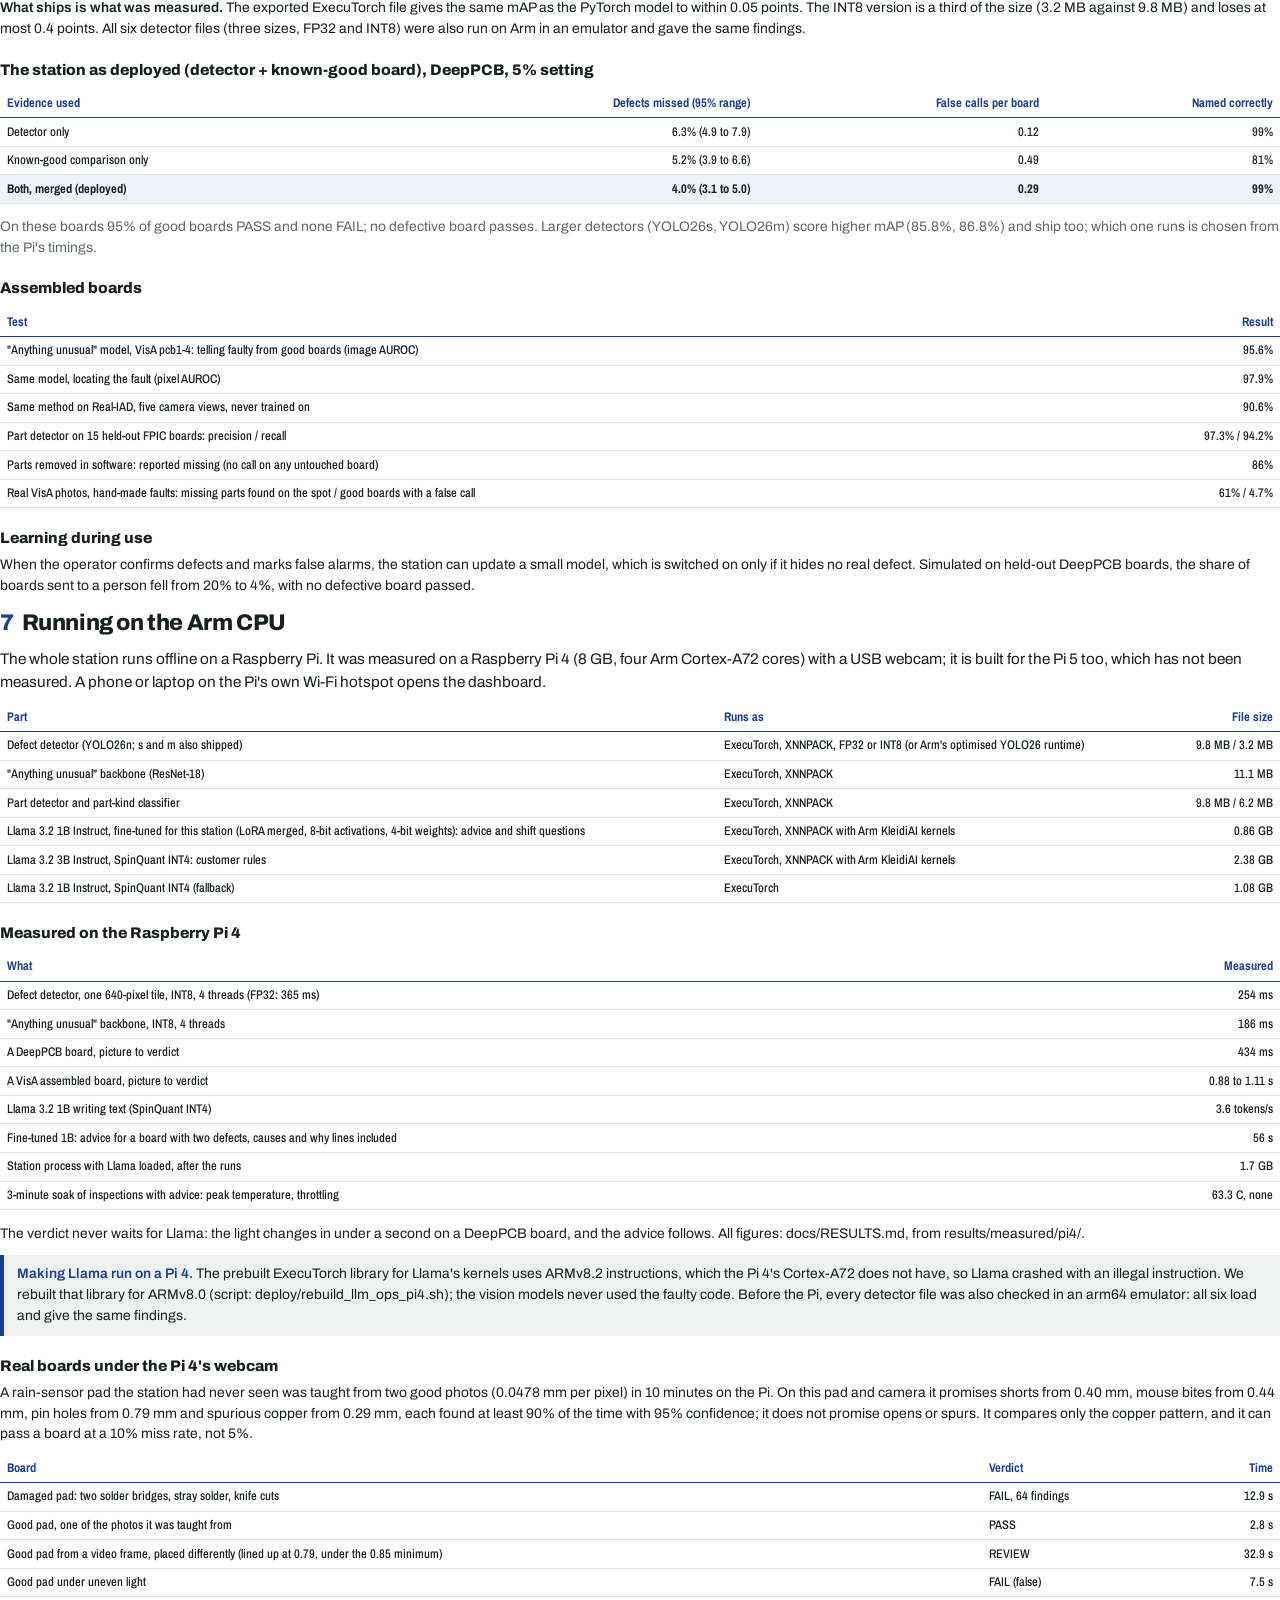
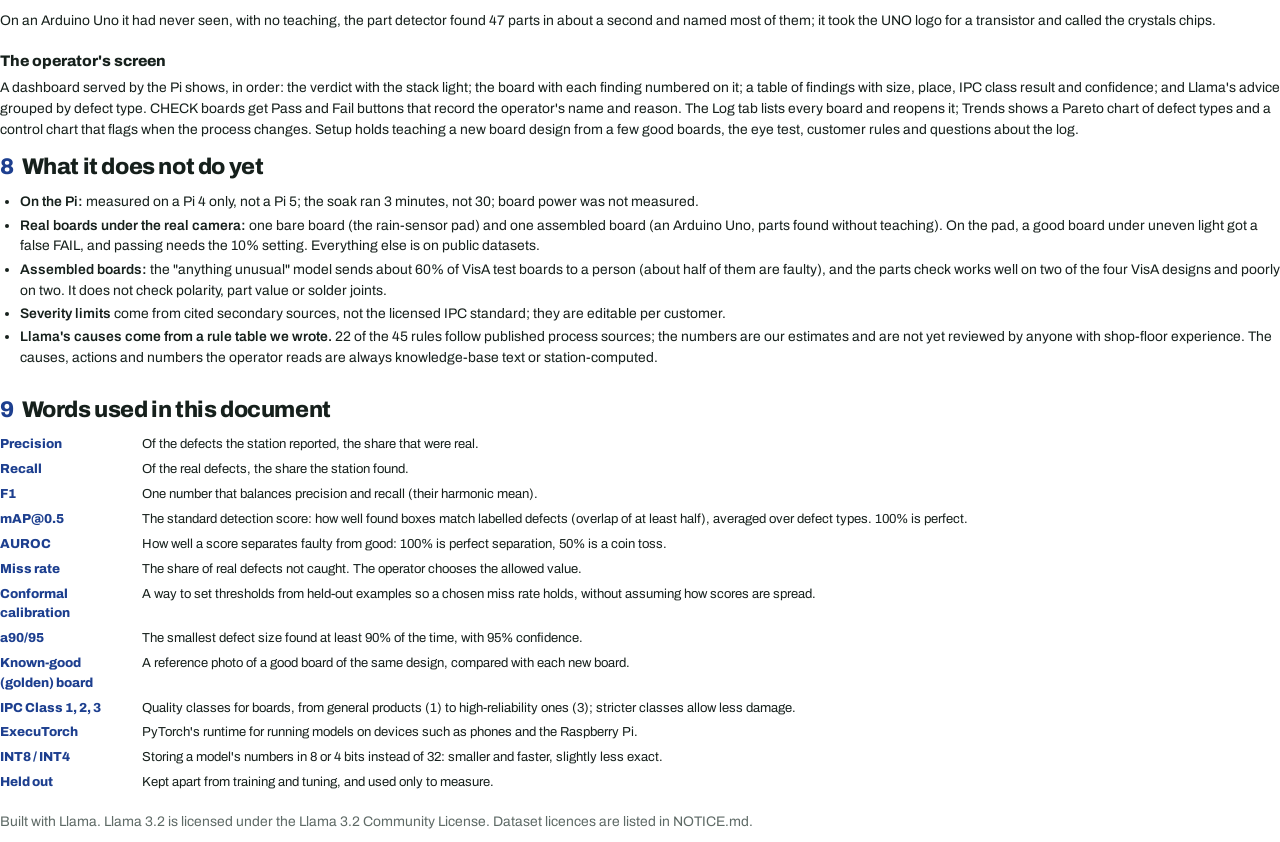
==== commit aa3652b3: "Pi 4: script to rebuild ExecuTorch's Llama kernel library for ARMv8.0 - deploy/rebuild_llm_ops_pi4.s" ====
--- a/docs/overview/overview.html
+++ b/docs/overview/overview.html
@@ -322,7 +322,7 @@
     <tr><td>3-minute soak of inspections with advice: peak temperature, throttling</td><td class="num">63.3 C, none</td></tr>
   </table>
   <p>The verdict never waits for Llama: the light changes in under a second on a DeepPCB board, and the advice follows. All figures: docs/RESULTS.md, from results/measured/pi4/.</p>
-  <div class="note"><b>Making Llama run on a Pi 4.</b> The prebuilt ExecuTorch library for Llama's kernels uses ARMv8.2 instructions, which the Pi 4's Cortex-A72 does not have, so Llama crashed with an illegal instruction. We rebuilt that library for ARMv8.0; the vision models never used the faulty code. Before the Pi, every detector file was also checked in an arm64 emulator: all six load and give the same findings.</div>
+  <div class="note"><b>Making Llama run on a Pi 4.</b> The prebuilt ExecuTorch library for Llama's kernels uses ARMv8.2 instructions, which the Pi 4's Cortex-A72 does not have, so Llama crashed with an illegal instruction. We rebuilt that library for ARMv8.0 (script: deploy/rebuild_llm_ops_pi4.sh); the vision models never used the faulty code. Before the Pi, every detector file was also checked in an arm64 emulator: all six load and give the same findings.</div>
 
   <h3>Real boards under the Pi 4's webcam</h3>
   <p>A rain-sensor pad the station had never seen was taught from two good photos (0.0478 mm per pixel) in 10 minutes on the Pi. On this pad and camera it promises shorts from 0.40 mm, mouse bites from 0.44 mm, pin holes from 0.79 mm and spurious copper from 0.29 mm, each found at least 90% of the time with 95% confidence; it does not promise opens or spurs. It compares only the copper pattern, and it can pass a board at a 10% miss rate, not 5%.</p>
